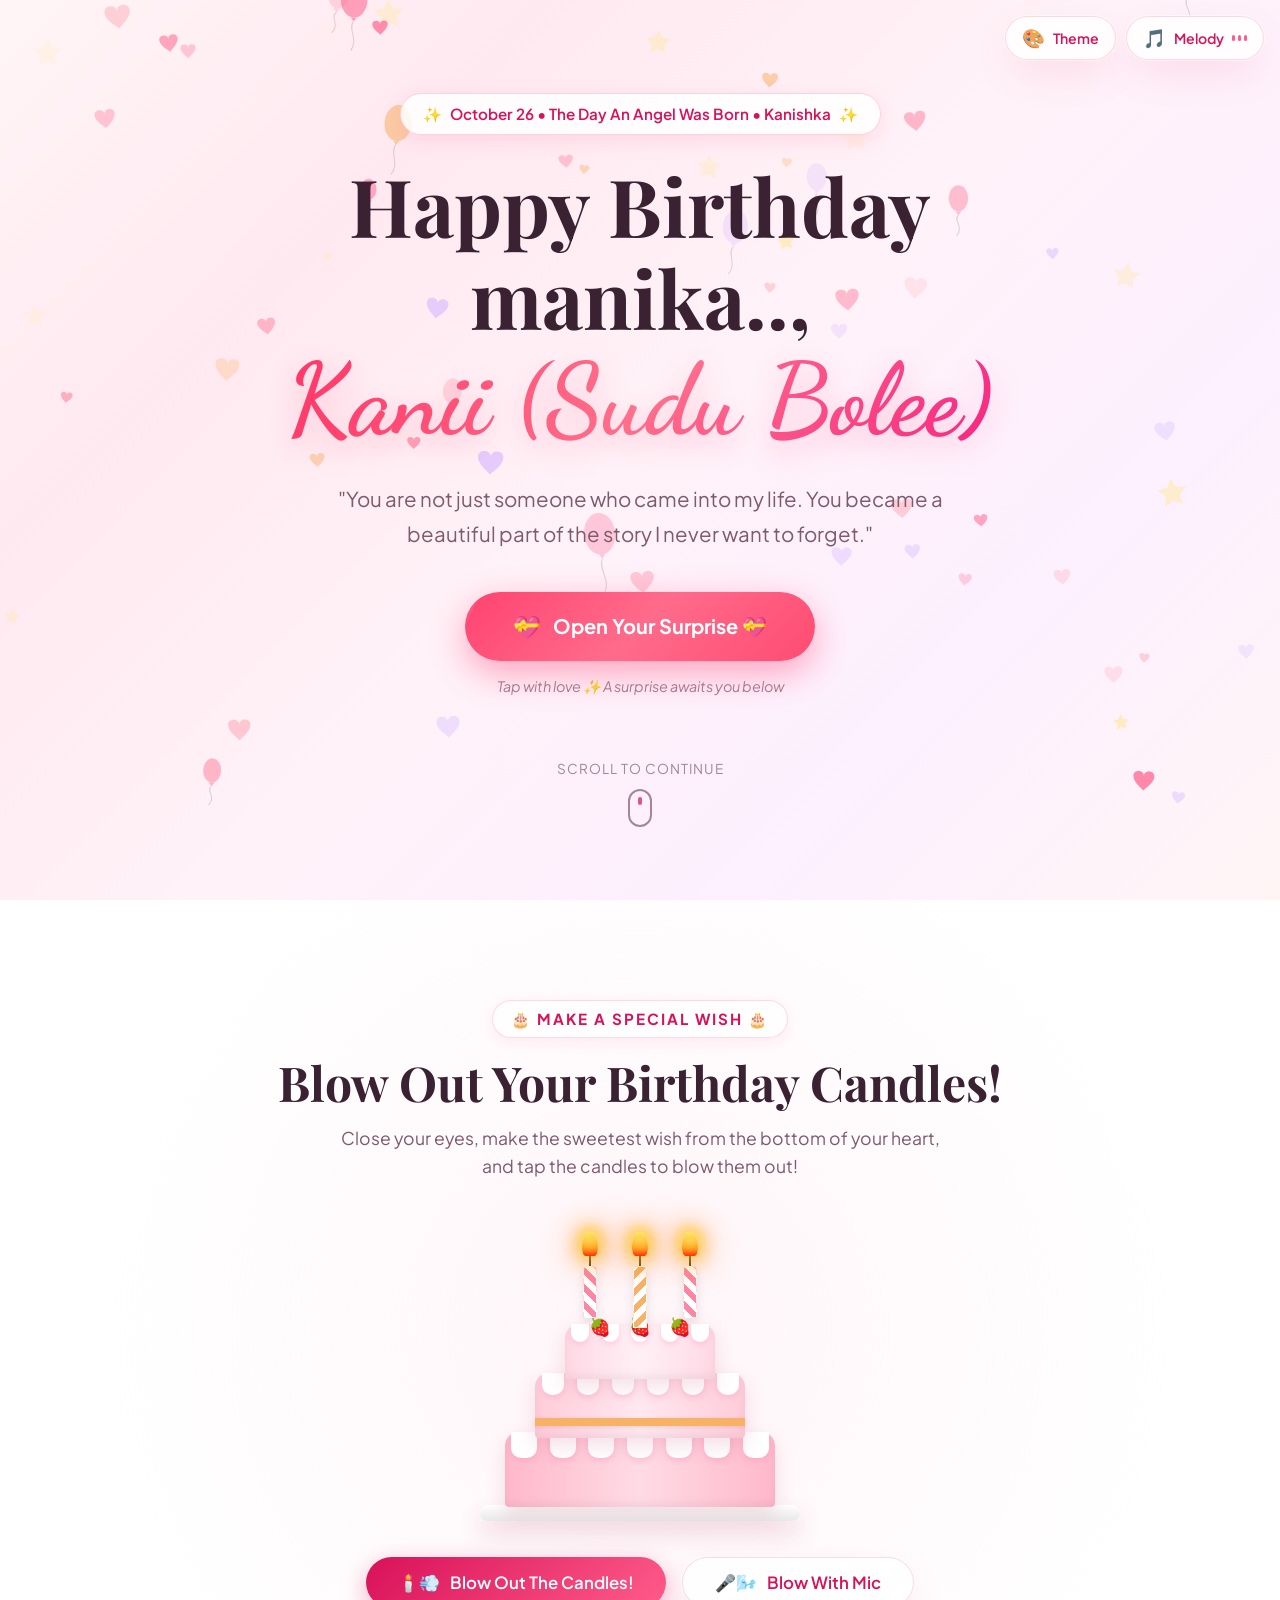
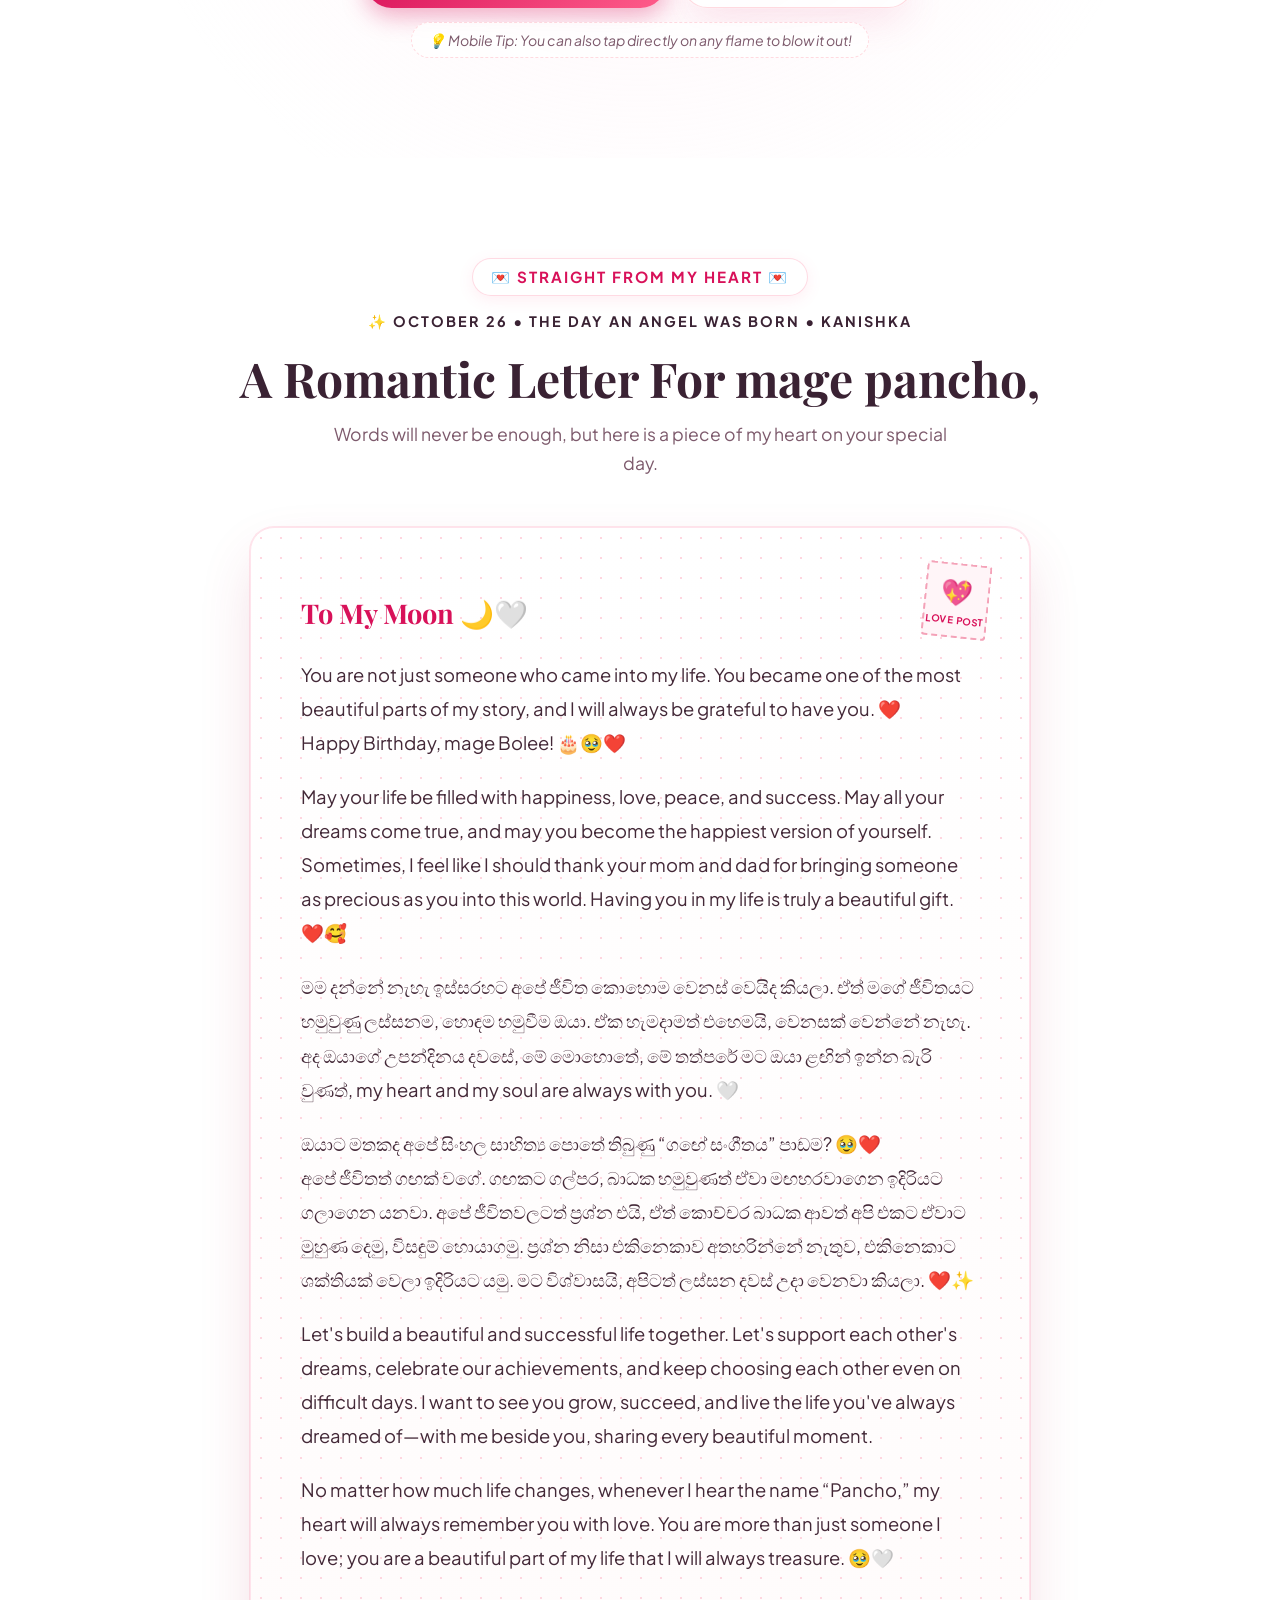
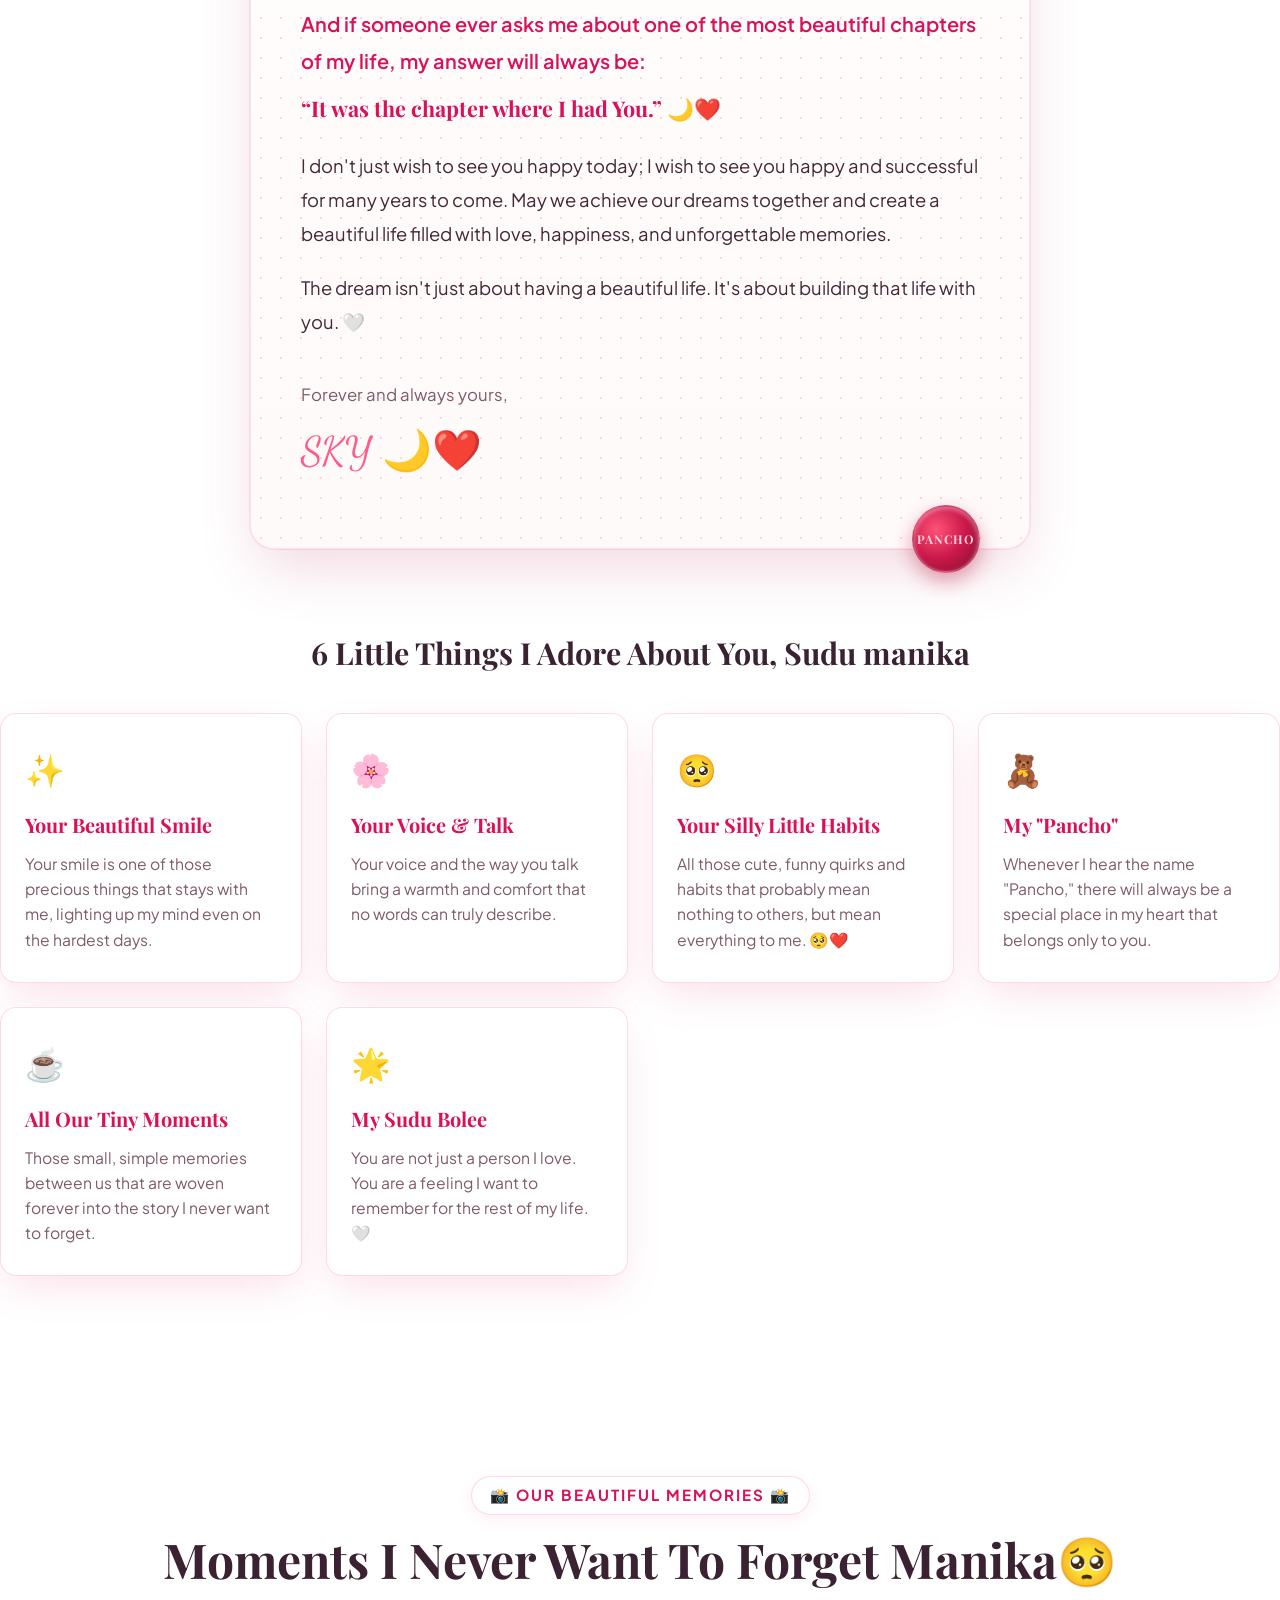
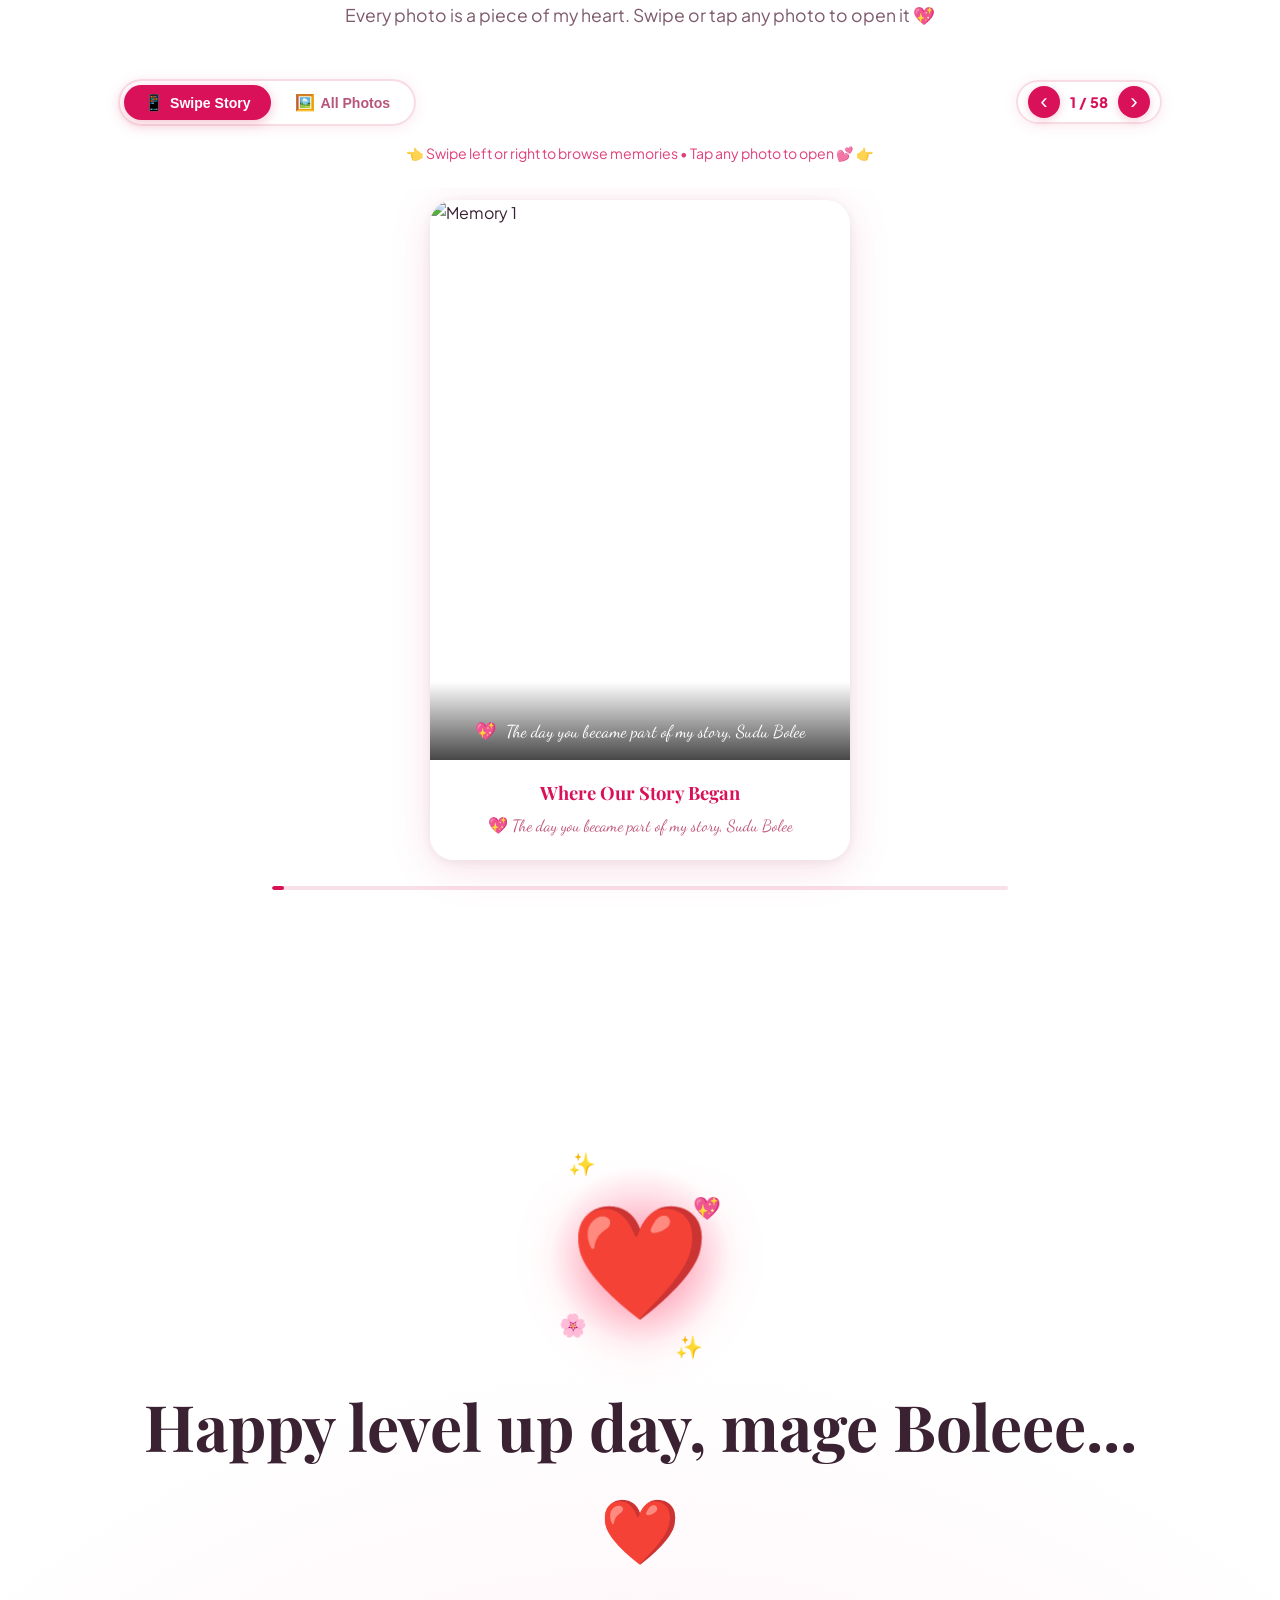
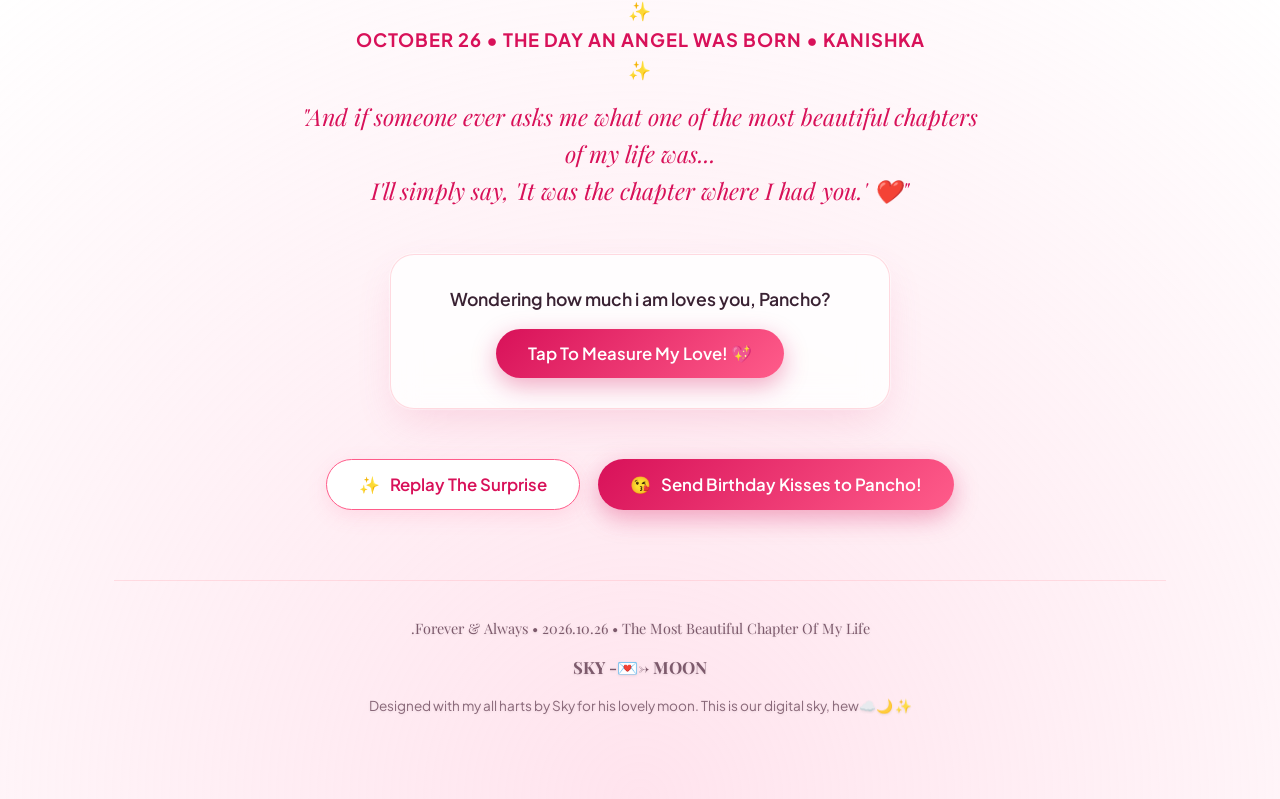
==== index.html @ 225d3428 "Add files via upload" ====
﻿<!DOCTYPE html>
<html lang="en">
<head>
  <meta charset="UTF-8">
  <meta name="viewport" content="width=device-width, initial-scale=1.0, maximum-scale=1.0, user-scalable=no, viewport-fit=cover">
  <meta name="theme-color" content="#fff0f5" id="meta-theme-color">
  <meta name="apple-mobile-web-app-capable" content="yes">
  <meta name="apple-mobile-web-app-status-bar-style" content="default">
  <title>Happy Birthday, Sudu Bolee (Kanishka)! 💖 ✨</title>
  
  <!-- Favicon (Romantic Pink Heart) -->
  <link rel="icon" href="data:image/svg+xml,<svg xmlns=%22http://www.w3.org/2000/svg%22 viewBox=%220 0 100 100%22><text y=%22.9em%22 font-size=%2290%22>💖</text></svg>">

  <!-- Google Fonts -->
  <link rel="preconnect" href="https://fonts.googleapis.com">
  <link rel="preconnect" href="https://fonts.gstatic.com" crossorigin>
  <link href="https://fonts.googleapis.com/css2?family=Dancing+Script:wght@600;700&family=Great+Vibes&family=Playfair+Display:ital,wght@0,400;0,600;0,700;1,400&family=Plus+Jakarta+Sans:wght@300;400;500;600;700&display=swap" rel="stylesheet">

  <link rel="stylesheet" href="style.css">
</head>
<body>

  <!-- BACKGROUND CANVAS -->
  <canvas id="ambient-canvas"></canvas>

  <!-- FLOATING QUICK CONTROLS -->
  <aside class="floating-header-controls" id="floating-controls" aria-label="Quick site settings">
    <button id="theme-toggle-btn" class="quick-ctrl-btn theme-btn" aria-haspopup="dialog" title="Change romantic color theme">
      <span class="ctrl-icon">🎨</span>
      <span class="ctrl-label">Theme</span>
    </button>
    <button id="music-toggle-btn" class="quick-ctrl-btn music-btn" title="Play romantic birthday melody">
      <span class="music-icon">🎵</span>
      <span class="ctrl-label">Melody</span>
      <span class="music-waves"><span class="wave"></span><span class="wave"></span><span class="wave"></span></span>
    </button>
  </aside>

  <!-- SECTION 1: HERO -->
  <header class="hero-section" id="hero">
    <div class="hero-content">
      <div class="romantic-badge">
        <span class="badge-sparkle">✨</span>
        <span>October 26 &bull; The Day An Angel Was Born &bull; Kanishka</span>
        <span class="badge-sparkle">✨</span>
      </div>

      <h1 class="hero-title">
        Happy Birthday manika.., <br>
        <span class="highlight-name" id="display-name">Kanii (Sudu Bolee)</span>
      </h1>

      <p class="hero-subtitle">
        "You are not just someone who came into my life. You became a beautiful part of the story I never want to forget."
      </p>

      <div class="hero-cta-wrapper">
        <button id="open-surprise-btn" class="pulse-button">
          <span class="btn-heart">💝</span>
          <span class="btn-text">Open Your Surprise 💝</span>
          <span class="btn-shine"></span>
        </button>
        <p class="cta-hint">Tap with love ✨ A surprise awaits you below</p>
      </div>

      <div class="scroll-down-indicator" id="scroll-indicator">
        <span>Scroll to continue</span>
        <div class="mouse-icon"><div class="wheel"></div></div>
      </div>
    </div>
  </header>

  <!-- MAIN SURPRISE CONTENT -->
  <main id="surprise-content" class="surprise-container">

    <!-- SECTION 2: CAKE -->
    <section class="section cake-section" id="cake-section">
      <div class="container">
        
        <div class="section-header text-center">
          <span class="sub-heading">🎂 Make A Special Wish 🎂</span>
          <h2 class="section-title">Blow Out Your Birthday Candles!</h2>
          <p class="section-desc">Close your eyes, make the sweetest wish from the bottom of your heart, and tap the candles to blow them out!</p>
        </div>

        <div class="cake-stage">
          <div class="cake-wrapper" id="cake-wrapper" title="Tap candles to blow them out!">
            
            <div class="candles-container" id="candles-container">
              <div class="candle candle-1"><div class="flame" id="flame-1"><div class="flame-glow"></div></div><div class="smoke" id="smoke-1"></div><div class="wick"></div><div class="candle-stick"></div></div>
              <div class="candle candle-2"><div class="flame" id="flame-2"><div class="flame-glow"></div></div><div class="smoke" id="smoke-2"></div><div class="wick"></div><div class="candle-stick"></div></div>
              <div class="candle candle-3"><div class="flame" id="flame-3"><div class="flame-glow"></div></div><div class="smoke" id="smoke-3"></div><div class="wick"></div><div class="candle-stick"></div></div>
            </div>

            <div class="cake-tier cake-tier-top">
              <div class="frosting-drips"><span></span><span></span><span></span><span></span><span></span></div>
              <div class="berries"><span class="berry">&#x1F353;</span><span class="berry">&#x1F353;</span><span class="berry">&#x1F353;</span></div>
            </div>

            <div class="cake-tier cake-tier-middle">
              <div class="frosting-drips"><span></span><span></span><span></span><span></span><span></span><span></span></div>
              <div class="cake-ribbon"></div>
            </div>

            <div class="cake-tier cake-tier-bottom">
              <div class="frosting-drips"><span></span><span></span><span></span><span></span><span></span><span></span><span></span></div>
              <div class="cake-pearls"></div>
            </div>

            <div class="cake-plate"></div>
          </div>

          <div class="cake-controls">
            <button id="blow-candles-btn" class="action-btn">
              <span class="icon">🕯️💨</span> Blow Out The Candles!
            </button>
            <button id="mic-blow-btn" class="action-btn mic-btn" title="Blow into your phone microphone!">
              <span class="icon">🎤🌬️</span> Blow With Mic
            </button>
            <button id="relight-candles-btn" class="action-btn secondary-btn" style="display: none;">
              <span class="icon">✨🕯️</span> Relight Candles & Make Another Wish
            </button>
          </div>
          <p class="mobile-tap-hint">&#x1F4A1; Mobile Tip: You can also tap directly on any flame to blow it out!</p>

          <div class="wish-reveal-card" id="wish-reveal-card">
            <div class="confetti-icon">🎉 💖 ✨</div>
            <h3>YAY! Happy Birthday, Sudu Bolee! 🎂</h3>
            <p>May every single dream you wished for today come true, my dearest Pancho! You deserve all the sweetest happiness, love, peace, and smiles in this entire universe! 🥺❤️</p>
          </div>

        </div>
      </div>
    </section>

    <!-- SECTION 3: LETTER -->
    <section class="section letter-section" id="letter-section">
      <div class="container">
        
        <div class="section-header text-center">
          <span class="sub-heading">💌 Straight From My Heart 💌</span>
          <h3 style="font-family: var(--font-sans); color: var(--gold); font-size: 0.9rem; letter-spacing: 2px; text-transform: uppercase; text-align: center; margin-bottom: 15px;">✨ October 26 &bull; The Day An Angel Was Born &bull; Kanishka</h3>
          <h2 class="section-title">A Romantic Letter For mage pancho,</h2>
          <p class="section-desc">Words will never be enough, but here is a piece of my heart on your special day.</p>
        </div>

        <div class="letter-envelope-wrapper">
          <div class="love-letter-card">
            <div class="letter-stamp">
              <span>💖</span>
              <small>Love Post</small>
            </div>

            <div class="letter-body">
              <p class="letter-salutation">To My Moon 🌙🤍</p>
              <p>You are not just someone who came into my life. You became one of the most beautiful parts of my story, and I will always be grateful to have you. ❤️<br>Happy Birthday, mage Bolee! 🎂🥹❤️</p>
              <p>May your life be filled with happiness, love, peace, and success. May all your dreams come true, and may you become the happiest version of yourself. Sometimes, I feel like I should thank your mom and dad for bringing someone as precious as you into this world. Having you in my life is truly a beautiful gift. ❤️🥰</p>
              <p>මම දන්නේ නැහැ ඉස්සරහට අපේ ජීවිත කොහොම වෙනස් වෙයිද කියලා. ඒත් මගේ ජීවිතයට හමුවුණු ලස්සනම, හොඳම හමුවීම ඔයා. ඒක හැමදාමත් එහෙමයි, වෙනසක් වෙන්නේ නැහැ. අද ඔයාගේ උපන්දිනය දවසේ, මේ මොහොතේ, මේ තත්පරේ මට ඔයා ළඟින් ඉන්න බැරි වුණත්, my heart and my soul are always with you. 🤍</p>
              <p>ඔයාට මතකද අපේ සිංහල සාහිත්‍ය පොතේ තිබුණු “ගඟේ සංගීතය” පාඩම? 🥹❤️<br>අපේ ජීවිතත් ගඟක් වගේ. ගඟකට ගල්පර, බාධක හමුවුණත් ඒවා මඟහරවාගෙන ඉදිරියට ගලාගෙන යනවා. අපේ ජීවිතවලටත් ප්‍රශ්න එයි, ඒත් කොච්චර බාධක ආවත් අපි එකට ඒවාට මුහුණ දෙමු, විසඳුම් හොයාගමු. ප්‍රශ්න නිසා එකිනෙකාව අතහරින්නේ නැතුව, එකිනෙකාට ශක්තියක් වෙලා ඉදිරියට යමු. මට විශ්වාසයි, අපිටත් ලස්සන දවස් උදා වෙනවා කියලා. ❤️✨</p>
              <p>Let's build a beautiful and successful life together. Let's support each other's dreams, celebrate our achievements, and keep choosing each other even on difficult days. I want to see you grow, succeed, and live the life you've always dreamed of—with me beside you, sharing every beautiful moment.</p>
              <p>No matter how much life changes, whenever I hear the name “Pancho,” my heart will always remember you with love. You are more than just someone I love; you are a beautiful part of my life that I will always treasure. 🥹🤍</p>
              <p class="letter-wish">And if someone ever asks me about one of the most beautiful chapters of my life, my answer will always be:<br>
                <span style="display: block; margin-top: 10px; font-size: 1.35rem; color: var(--deep-rose); font-family: var(--font-serif); font-weight: 700;">
                  “It was the chapter where I had You.” 🌙❤️
                </span>
              </p>
              <p>I don't just wish to see you happy today; I wish to see you happy and successful for many years to come. May we achieve our dreams together and create a beautiful life filled with love, happiness, and unforgettable memories.</p>
              <p>The dream isn't just about having a beautiful life. It's about building that life with you. 🤍</p>
              <div class="letter-signoff">
                <span class="signoff-note">Forever and always yours,</span>
                <span class="signoff-signature" id="display-signature" style="font-family: 'Dancing Script', cursive; font-size: 2.5rem; color: var(--primary-pink);">SKY 🌙❤️</span>
              </div>
            </div>
            </div>

            <div class="wax-seal">
              <span>Pancho</span>
            </div>
          </div>
        </div>

        <div class="reasons-wrapper">
          <h3 class="reasons-heading">6 Little Things I Adore About You, Sudu manika </h3>
          <div class="reasons-grid">
            <div class="reason-card"><div class="reason-icon">✨</div><h4>Your Beautiful Smile</h4><p>Your smile is one of those precious things that stays with me, lighting up my mind even on the hardest days.</p></div>
            <div class="reason-card"><div class="reason-icon">🌸</div><h4>Your Voice & Talk</h4><p>Your voice and the way you talk bring a warmth and comfort that no words can truly describe.</p></div>
            <div class="reason-card"><div class="reason-icon">🥺</div><h4>Your Silly Little Habits</h4><p>All those cute, funny quirks and habits that probably mean nothing to others, but mean everything to me. 🥺❤️</p></div>
            <div class="reason-card"><div class="reason-icon">🧸</div><h4>My "Pancho"</h4><p>Whenever I hear the name "Pancho," there will always be a special place in my heart that belongs only to you.</p></div>
            <div class="reason-card"><div class="reason-icon">☕</div><h4>All Our Tiny Moments</h4><p>Those small, simple memories between us that are woven forever into the story I never want to forget.</p></div>
            <div class="reason-card"><div class="reason-icon">🌟</div><h4>My Sudu Bolee</h4><p>You are not just a person I love. You are a feeling I want to remember for the rest of my life. 🤍</p></div>
          </div>
        </div>

      </div>
    </section>

    <!-- SECTION 4: GALLERY -->
    <section class="section gallery-section" id="gallery-section">
      <div class="container">
        
        <div class="section-header text-center">
          <span class="sub-heading">📸 Our Beautiful Memories 📸</span>
          <h2 class="section-title">Moments I Never Want To Forget Manika🥺</h2>
          <p class="section-desc">Every photo is a piece of my heart. Swipe or tap any photo to open it 💖</p>
        </div>

        <div class="gallery-toolbar">
          <div class="gallery-view-toggle">
            <button id="btn-swipe" class="gvt-btn gvt-active" onclick="switchGalleryView('swipe')"><span>📱</span> Swipe Story</button>
            <button id="btn-grid"  class="gvt-btn"            onclick="switchGalleryView('grid')"><span>🖼️</span> All Photos</button>
          </div>
          <div class="gallery-counter-row" id="gallery-counter-row">
            <button class="gal-nav-btn" id="mem-prev" aria-label="Previous">&#8249;</button>
            <span class="gal-counter" id="mem-counter">1 / 59</span>
            <button class="gal-nav-btn" id="mem-next" aria-label="Next">&#8250;</button>
          </div>
        </div>

        <p class="swipe-hint-text" id="swipe-hint-text">👈 Swipe left or right to browse memories &bull; Tap any photo to open 💕 👉</p>

        <div class="mem-carousel-wrapper" id="mem-carousel-wrapper">
          <div class="mem-track" id="mem-track"></div>
          <div class="mem-progress-outer"><div class="mem-progress-fill" id="mem-progress-fill"></div></div>
        </div>

        <div class="all-photos-grid" id="all-photos-grid" style="display:none"></div>

        <div class="mem-lightbox" id="mem-lightbox" onclick="closeMemoryLightbox()">
          <div class="mem-lb-inner" onclick="event.stopPropagation()">
            <button class="mem-lb-close" onclick="closeMemoryLightbox()">✕</button>
            <button class="mem-lb-nav mem-lb-prev" onclick="lightboxNav(-1)">&#8249;</button>
            <button class="mem-lb-nav mem-lb-next" onclick="lightboxNav(1)">&#8250;</button>
            <div class="mem-lb-photo-wrap">
              <img id="mem-lb-img" src="" alt="">
              <div class="mem-lb-floating-hearts">
                <span>💖</span><span>💕</span><span>✨</span><span>🌸</span>
                <span>❤️</span><span>💜</span><span>🧡</span><span>💛</span>
              </div>
            </div>
            <div class="mem-lb-caption" id="mem-lb-caption"></div>
          </div>
        </div>

      </div>
    </section>

    <!-- SECTION 5: FINALE -->
    <section class="section finale-section" id="finale-section">
      <div class="container text-center">
        
        <div class="grand-heart-wrapper">
          <div class="glowing-halo"></div>
          <div class="grand-heart" id="grand-heart">❤️</div>
          <div class="floating-orbit-sparkles">
            <span>✨</span><span>💖</span><span>🌸</span><span>✨</span>
          </div>
        </div>

        <div class="finale-text">
          <h2 class="finale-title">Happy level up day, mage Boleee...❤️</h2>
          <p style="font-weight: 700; color: var(--deep-rose); font-size: 1.15rem; letter-spacing: 1px; margin-bottom: 14px; text-transform: uppercase;">
            ✨<br>October 26 &bull; The Day An Angel Was Born &bull; Kanishka<br>✨
          </p>
          <p class="finale-quote">
            "And if someone ever asks me what one of the most beautiful chapters of my life was... <br>
            I'll simply say, 'It was the chapter where I had you.' ❤️"
          </p>
        </div>

        <div class="love-meter-box">
          <p class="meter-title">Wondering how much i am loves you, Pancho?</p>
          <button id="love-meter-btn" class="action-btn heart-btn">Tap To Measure My Love! 💖</button>
          <div class="meter-result" id="meter-result">
            <div class="meter-bar-container"><div class="meter-bar-fill" id="meter-bar-fill"></div></div>
            <p class="meter-score" id="meter-score">Calculating love...</p>
          </div>
        </div>

        <div class="finale-actions">
            <button id="replay-btn" class="action-btn secondary-btn"><span>✨</span> Replay The Surprise</button>
            <button id="send-kiss-btn" class="action-btn"><span>😘</span> Send Birthday Kisses to Pancho!</button>
          </div>
  
          <footer class="romantic-footer">
          <p style="font-family: var(--font-serif); font-size: 0.9rem; color: var(--text-color); line-height: 1.8; text-shadow: 0 1px 3px rgba(0,0,0,0.1); padding: 0 10px;">
            .Forever & Always &bull; 2026.10.26 &bull; The Most Beautiful Chapter Of My Life<br>
            <span style="font-family: var(--font-mono); font-size: 1.05rem; margin-top: 10px; margin-bottom: 10px; display: block; color: var(--text-color); font-weight: bold;">SKY -💌-&gt; MOON</span>
            <span style="font-family: var(--font-sans); font-size: 0.85rem; color: var(--text-color); opacity: 0.9;">Designed with my all harts by Sky for his lovely moon. This is our digital sky, hew☁️🌙 ✨</span>
          </p>
        </footer>
        </div>
      </div>
    </section>

    
    <!-- THEME SELECTION MODAL -->
    <div id="theme-modal" class="theme-modal" aria-hidden="true">
      <div class="theme-backdrop" id="theme-backdrop"></div>
      <div class="theme-sheet">
        <div class="sheet-drag-handle"></div>
        <div class="sheet-title-row">
          <h3 style="font-family: var(--font-serif); color: var(--deep-rose);">🎨 Choose a Theme</h3>
          <button id="theme-close-btn" class="close-btn" style="background: none; border: none; font-size: 2rem; color: var(--text-color); cursor: pointer;">&times;</button>
        </div>
        <div class="theme-options-grid" style="display: grid; gap: 12px; margin-top: 15px;">
          <button class="theme-option-card active" data-theme="rose" title="Rose Petals & Blush">
            <div class="theme-swatch swatch-rose"><span class="swatch-bubble b1"></span><span class="swatch-bubble b2"></span></div>
            <div class="theme-info"><span class="theme-name">💖 Rose Petals</span><span class="theme-desc">Sweet Pink & Deep Rose</span></div>
          </button>
          <button class="theme-option-card" data-theme="lavender" title="Lavender Moonlight">
            <div class="theme-swatch swatch-lavender"><span class="swatch-bubble b1"></span><span class="swatch-bubble b2"></span></div>
            <div class="theme-info"><span class="theme-name">💜 Lavender Moonlight</span><span class="theme-desc">Dreamy Lilac & Twilight Glow</span></div>
          </button>
          <button class="theme-option-card" data-theme="sunset" title="Sunset Romance">
            <div class="theme-swatch swatch-sunset"><span class="swatch-bubble b1"></span><span class="swatch-bubble b2"></span></div>
            <div class="theme-info"><span class="theme-name">🌅 Sunset Romance</span><span class="theme-desc">Warm Golden Peach</span></div>
          </button>
          <button class="theme-option-card" data-theme="midnight" title="Midnight Starlight">
            <div class="theme-swatch swatch-midnight"><span class="swatch-bubble b1"></span><span class="swatch-bubble b2"></span></div>
            <div class="theme-info"><span class="theme-name">🌌 Midnight Starlight</span><span class="theme-desc">Velvet Dark Mode</span></div>
          </button>
          <button class="theme-option-card" data-theme="ruby" title="Ruby Passion">
            <div class="theme-swatch swatch-ruby"><span class="swatch-bubble b1"></span><span class="swatch-bubble b2"></span></div>
            <div class="theme-info"><span class="theme-name">❤️ Ruby Passion</span><span class="theme-desc">Crimson Wine & Rose</span></div>
          </button>
          <button class="theme-option-card" data-theme="ocean" title="Ocean Serenade">
            <div class="theme-swatch swatch-ocean"><span class="swatch-bubble b1"></span><span class="swatch-bubble b2"></span></div>
            <div class="theme-info"><span class="theme-name">🌊 Ocean Serenade</span><span class="theme-desc">Aqua Breeze & Sky Blue</span></div>
          </button>
          <button class="theme-option-card" data-theme="skymoon" title="Moonlit Sky & Stars">
            <div class="theme-swatch swatch-skymoon">
              <span class="swatch-bubble b1" style="background:rgba(255,209,102,0.55);width:14px;height:14px;top:5px;left:8px;border-radius:50%;"></span>
              <span class="swatch-bubble b2" style="background:rgba(255,255,255,0.7);width:5px;height:5px;bottom:8px;right:10px;border-radius:50%;"></span>
            </div>
            <div class="theme-info"><span class="theme-name">✨ Moonlit Sky & Stars</span><span class="theme-desc">Deep Night Sky</span></div>
          </button>
        </div>
      </div>
    </div>
    
    <!-- MOBILE BOTTOM NAV -->
  <nav class="mobile-bottom-nav" id="mobile-bottom-nav" aria-label="Mobile Navigation">
    <a href="#hero" class="nav-item active" data-target="hero"><span class="nav-icon">✨</span><span class="nav-label">Intro</span></a>
    <a href="#cake-section" class="nav-item" data-target="cake-section"><span class="nav-icon">🎂</span><span class="nav-label">Cake</span></a>
    <a href="#letter-section" class="nav-item" data-target="letter-section"><span class="nav-icon">💌</span><span class="nav-label">Letter</span></a>
    <a href="#gallery-section" class="nav-item" data-target="gallery-section"><span class="nav-icon">📸</span><span class="nav-label">Photos</span></a>
    <a href="#finale-section" class="nav-item" data-target="finale-section"><span class="nav-icon">💖</span><span class="nav-label">Finale</span></a>
  </nav>

  <div class="mobile-toast" id="mobile-toast" aria-live="polite"></div>
  <div id="tap-effects-container"></div>

  <script src="script.js"></script>
</body>
</html>
---- style.css ----
/* ==========================================================================
   ROMANTIC BIRTHDAY SURPRISE WEBSITE - STYLESHEET
   Carefully crafted with love, pastel aesthetics, and smooth animations.
   ========================================================================== */

/* --- CSS Variables & Design Tokens (Multiple Romantic Themes) --- */
:root,
[data-theme="rose"] {
  --primary-pink: #ff5c8a;
  --secondary-pink: #ff85a2;
  --deep-rose: #d81159;
  --blush-light: #fff0f5;
  --blush-medium: #ffe3ec;
  --cream-white: #fffcf9;
  --pure-white: #ffffff;
  
  --gold-accent: #f7b267;
  --lavender-accent: #d8bbff;
  
  --text-dark: #3a2233;
  --text-muted: #7d5a6c;
  --text-soft: #a17c8d;
  
  --glass-bg: rgba(255, 255, 255, 0.82);
  --glass-border: rgba(255, 182, 193, 0.5);
  --glass-shadow: 0 16px 40px -8px rgba(230, 92, 138, 0.2), 0 0 1px 1px rgba(255, 255, 255, 0.8);

  --bg-gradient: linear-gradient(135deg, #fff5f7 0%, #ffe9f0 25%, #fff2f8 50%, #fdf0ff 75%, #fff5f5 100%);
  --card-bg: #ffffff;
  --card-border: rgba(255, 190, 205, 0.6);
  --letter-bg: #fffdfa;
  --letter-pattern: #ffd6e0;
  --theme-glow: rgba(255, 92, 138, 0.35);
  
  --font-serif: 'Playfair Display', Georgia, serif;
  --font-script: 'Dancing Script', cursive;
  --font-hand: 'Great Vibes', cursive;
  --font-sans: 'Plus Jakarta Sans', -apple-system, BlinkMacSystemFont, 'Segoe UI', Roboto, sans-serif;
  
  --transition-smooth: all 0.35s cubic-bezier(0.25, 1, 0.5, 1);
  --border-radius-lg: 24px;
  --border-radius-md: 16px;
  --border-radius-sm: 8px;
}

[data-theme="lavender"] {
  --primary-pink: #9b6bcc;
  --secondary-pink: #b78fe6;
  --deep-rose: #6e3ba7;
  --blush-light: #f5f0ff;
  --blush-medium: #e8dbff;
  --cream-white: #fdfaff;
  --pure-white: #ffffff;
  --gold-accent: #ffd166;
  --lavender-accent: #d8bbff;
  --text-dark: #271a38;
  --text-muted: #64537c;
  --text-soft: #917fa9;
  --glass-bg: rgba(255, 255, 255, 0.84);
  --glass-border: rgba(200, 175, 240, 0.55);
  --glass-shadow: 0 16px 40px -8px rgba(138, 92, 230, 0.2), 0 0 1px 1px rgba(255, 255, 255, 0.85);
  --bg-gradient: linear-gradient(135deg, #f7f3ff 0%, #ede6ff 25%, #f4f0ff 50%, #fcf5ff 75%, #f3ebfc 100%);
  --card-bg: #ffffff;
  --card-border: rgba(200, 175, 240, 0.5);
  --letter-bg: #fcfaff;
  --letter-pattern: #e2d4f8;
  --theme-glow: rgba(155, 107, 204, 0.35);
}

[data-theme="sunset"] {
  --primary-pink: #f97316;
  --secondary-pink: #fb923c;
  --deep-rose: #c2410c;
  --blush-light: #fff7ed;
  --blush-medium: #fed7aa;
  --cream-white: #fffdfa;
  --pure-white: #ffffff;
  --gold-accent: #f59e0b;
  --lavender-accent: #fdba74;
  --text-dark: #3b2413;
  --text-muted: #785338;
  --text-soft: #a17858;
  --glass-bg: rgba(255, 255, 255, 0.84);
  --glass-border: rgba(251, 146, 60, 0.45);
  --glass-shadow: 0 16px 40px -8px rgba(234, 88, 12, 0.2), 0 0 1px 1px rgba(255, 255, 255, 0.85);
  --bg-gradient: linear-gradient(135deg, #fff7ed 0%, #ffedd5 25%, #fff1f2 50%, #fef3c7 75%, #ffedea 100%);
  --card-bg: #ffffff;
  --card-border: rgba(253, 186, 116, 0.5);
  --letter-bg: #fffdfa;
  --letter-pattern: #fed7aa;
  --theme-glow: rgba(249, 115, 22, 0.35);
}

[data-theme="midnight"] {
  --primary-pink: #ff65a3;
  --secondary-pink: #ff85b8;
  --deep-rose: #ff4081;
  --blush-light: #211231;
  --blush-medium: #2f1847;
  --cream-white: #1a0e26;
  --pure-white: #251438;
  --gold-accent: #ffd166;
  --lavender-accent: #c084fc;
  --text-dark: #fff1f6;
  --text-muted: #d8b8cc;
  --text-soft: #a88fa1;
  --glass-bg: rgba(30, 16, 42, 0.85);
  --glass-border: rgba(255, 101, 163, 0.4);
  --glass-shadow: 0 16px 45px -8px rgba(0, 0, 0, 0.75), 0 0 1px 1px rgba(255, 101, 163, 0.3);
  --bg-gradient: linear-gradient(135deg, #0e0714 0%, #1a0b29 25%, #240d33 50%, #170924 75%, #0a0410 100%);
  --card-bg: #1e102c;
  --card-border: rgba(255, 101, 163, 0.45);
  --letter-bg: #1e112c;
  --letter-pattern: #3c1e55;
  --theme-glow: rgba(255, 101, 163, 0.5);
}

[data-theme="ruby"] {
  --primary-pink: #e11d48;
  --secondary-pink: #f43f5e;
  --deep-rose: #9f1239;
  --blush-light: #fff1f2;
  --blush-medium: #fecdd3;
  --cream-white: #fffdfd;
  --pure-white: #ffffff;
  --gold-accent: #eab308;
  --lavender-accent: #fda4af;
  --text-dark: #370d18;
  --text-muted: #732235;
  --text-soft: #9c4559;
  --glass-bg: rgba(255, 255, 255, 0.85);
  --glass-border: rgba(244, 63, 94, 0.45);
  --glass-shadow: 0 16px 40px -8px rgba(159, 18, 57, 0.22), 0 0 1px 1px rgba(255, 255, 255, 0.85);
  --bg-gradient: linear-gradient(135deg, #fff1f2 0%, #ffe4e6 25%, #fecdd3 50%, #fff1f4 75%, #fdf2f4 100%);
  --card-bg: #ffffff;
  --card-border: rgba(253, 164, 175, 0.55);
  --letter-bg: #fffdfd;
  --letter-pattern: #fecdd3;
  --theme-glow: rgba(225, 29, 72, 0.35);
}

[data-theme="ocean"] {
  --primary-pink: #0d9488;
  --secondary-pink: #14b8a6;
  --deep-rose: #0f766e;
  --blush-light: #f0fdfa;
  --blush-medium: #99f6e4;
  --cream-white: #fafffe;
  --pure-white: #ffffff;
  --gold-accent: #f59e0b;
  --lavender-accent: #38bdf8;
  --text-dark: #0f2d2a;
  --text-muted: #2d5b56;
  --text-soft: #5b8782;
  --glass-bg: rgba(255, 255, 255, 0.85);
  --glass-border: rgba(20, 184, 166, 0.4);
  --glass-shadow: 0 16px 40px -8px rgba(13, 148, 136, 0.2), 0 0 1px 1px rgba(255, 255, 255, 0.85);
  --bg-gradient: linear-gradient(135deg, #f0fdfa 0%, #ccfbf1 25%, #e0f2fe 50%, #f0f9ff 75%, #f4fbfb 100%);
  --card-bg: #ffffff;
  --card-border: rgba(153, 246, 228, 0.5);
  --letter-bg: #fafffe;
  --letter-pattern: #cffafe;
  --theme-glow: rgba(13, 148, 136, 0.35);
}

/* ? 7. Moonlit Sky & Stars � deep night sky with glowing moon */
[data-theme="skymoon"] {
  --primary-pink: #7c98d4;
  --secondary-pink: #a5c0f0;
  --deep-rose: #1e3a6e;
  --blush-light: #0b1630;
  --blush-medium: #1a2d55;
  --cream-white: #0e1a36;
  --pure-white: #e8eeff;
  --gold-accent: #ffd166;
  --lavender-accent: #c6d9ff;
  --text-dark: #e8eeff;
  --text-muted: #a5c0f0;
  --text-soft: #7c98d4;
  --glass-bg: rgba(14, 26, 54, 0.88);
  --glass-border: rgba(124, 152, 212, 0.35);
  --glass-shadow: 0 16px 40px -8px rgba(30, 58, 110, 0.6), 0 0 1px 1px rgba(165, 192, 240, 0.2);
  --bg-gradient: linear-gradient(160deg, #06091a 0%, #0d1b3e 30%, #0f3460 60%, #1a1a4e 85%, #0a0e22 100%);
  --card-bg: #0e1a36;
  --card-border: rgba(124, 152, 212, 0.25);
  --letter-bg: #0e1a36;
  --letter-pattern: #1e3260;
  --theme-glow: rgba(124, 152, 212, 0.45);
}

/* --- Global Reset & Basics --- */
*, *::before, *::after {
  box-sizing: border-box;
  margin: 0;
  padding: 0;
  -webkit-tap-highlight-color: transparent;
}

html {
  scroll-behavior: smooth;
  font-size: 16px;
  scroll-padding-top: 80px;
}

body {
  font-family: var(--font-sans);
  color: var(--text-dark);
  background: var(--bg-gradient);
  background-attachment: fixed;
  min-height: 100vh;
  min-height: 100dvh;
  overflow-x: hidden;
  position: relative;
  line-height: 1.6;
  transition: background 0.5s ease, color 0.4s ease;
}

/* Background canvas for ambient floating hearts, balloons & stars */
#ambient-canvas {
  position: fixed;
  top: 0;
  left: 0;
  width: 100%;
  height: 100%;
  pointer-events: none;
  z-index: 0;
}

/* Base Container & Grid */
.container {
  width: 100%;
  max-width: 1100px;
  margin: 0 auto;
  padding: 0 24px;
  position: relative;
  z-index: 1;
}

.text-center {
  text-align: center;
}

/* --- Section Formatting --- */
.section {
  padding: 100px 0;
  position: relative;
  z-index: 1;
}

.section-header {
  margin-bottom: 50px;
}

.sub-heading {
  display: inline-block;
  font-size: 0.95rem;
  font-weight: 700;
  text-transform: uppercase;
  letter-spacing: 2px;
  color: var(--deep-rose);
  background: rgba(255, 255, 255, 0.7);
  padding: 6px 18px;
  border-radius: 50px;
  border: 1px solid rgba(255, 133, 162, 0.3);
  margin-bottom: 14px;
  box-shadow: 0 4px 15px rgba(255, 92, 138, 0.1);
}

.section-title {
  font-family: var(--font-serif);
  font-size: clamp(2rem, 4vw, 3rem);
  font-weight: 700;
  color: var(--text-dark);
  margin-bottom: 12px;
  line-height: 1.25;
}

.section-desc {
  font-size: 1.1rem;
  color: var(--text-muted);
  max-width: 620px;
  margin: 0 auto;
}

/* ==========================================================================
   FLOATING QUICK CONTROLS: THEME & MUSIC
   ========================================================================== */
.floating-header-controls {
  position: fixed;
  top: max(16px, env(safe-area-inset-top));
  right: max(16px, env(safe-area-inset-right));
  z-index: 999;
  display: flex;
  align-items: center;
  gap: 10px;
}

.quick-ctrl-btn {
  display: flex;
  align-items: center;
  gap: 8px;
  background: var(--glass-bg);
  backdrop-filter: blur(14px);
  -webkit-backdrop-filter: blur(14px);
  border: 1px solid var(--glass-border);
  padding: 9px 16px;
  border-radius: 50px;
  color: var(--deep-rose);
  font-family: var(--font-sans);
  font-size: 0.88rem;
  font-weight: 600;
  cursor: pointer;
  box-shadow: var(--glass-shadow);
  transition: var(--transition-smooth);
  user-select: none;
}

.quick-ctrl-btn:hover {
  transform: translateY(-2px) scale(1.03);
  background: var(--pure-white);
  box-shadow: 0 10px 25px var(--theme-glow);
}

.quick-ctrl-btn:active {
  transform: scale(0.96);
}

.theme-btn .ctrl-icon {
  font-size: 1.15rem;
  transition: transform 0.4s ease;
}

.theme-btn:hover .ctrl-icon {
  transform: rotate(35deg) scale(1.15);
}

.music-icon {
  font-size: 1.15rem;
  animation: musicIconBounce 2s infinite ease-in-out;
}

.music-waves {
  display: flex;
  align-items: center;
  gap: 3px;
  height: 14px;
}

.music-waves .wave {
  width: 3px;
  height: 6px;
  background: var(--primary-pink);
  border-radius: 3px;
  transition: height 0.2s ease;
}

.music-btn.playing .music-waves .wave:nth-child(1) {
  animation: waveAnim 0.8s infinite ease-in-out alternate;
}
.music-btn.playing .music-waves .wave:nth-child(2) {
  animation: waveAnim 0.8s infinite ease-in-out 0.25s alternate;
}
.music-btn.playing .music-waves .wave:nth-child(3) {
  animation: waveAnim 0.8s infinite ease-in-out 0.5s alternate;
}

@keyframes waveAnim {
  0% { height: 4px; }
  100% { height: 16px; }
}

@keyframes musicIconBounce {
  0%, 100% { transform: rotate(0deg); }
  25% { transform: rotate(-10deg) scale(1.1); }
  75% { transform: rotate(10deg) scale(1.1); }
}


/* ==========================================================================
   THEME SWITCHER BOTTOM SHEET & MODAL
   ========================================================================== */
.theme-modal {
  position: fixed;
  inset: 0;
  z-index: 10000;
  display: flex;
  align-items: center;
  justify-content: center;
  opacity: 0;
  pointer-events: none;
  transition: opacity 0.3s ease;
}

.theme-modal.active {
  opacity: 1;
  pointer-events: auto;
}

.theme-backdrop {
  position: absolute;
  inset: 0;
  background: rgba(20, 10, 20, 0.65);
  backdrop-filter: blur(8px);
  -webkit-backdrop-filter: blur(8px);
}

.theme-sheet {
  position: relative;
  z-index: 2;
  width: 92%;
  max-width: 540px;
  background: var(--card-bg);
  border: 1px solid var(--glass-border);
  border-radius: var(--border-radius-lg);
  padding: 26px 24px;
  box-shadow: 0 25px 60px rgba(0, 0, 0, 0.4), 0 0 1px 1px var(--glass-border);
  transform: scale(0.92) translateY(20px);
  transition: transform 0.35s cubic-bezier(0.175, 0.885, 0.32, 1.2);
  color: var(--text-dark);
}

.theme-modal.active .theme-sheet {
  transform: scale(1) translateY(0);
}

.sheet-drag-handle {
  display: none;
  width: 44px;
  height: 5px;
  background: var(--text-soft);
  border-radius: 4px;
  margin: -10px auto 16px;
  opacity: 0.5;
}

.sheet-title-row {
  display: flex;
  align-items: center;
  justify-content: space-between;
  margin-bottom: 6px;
}

.sheet-title-row h3 {
  font-family: var(--font-serif);
  font-size: 1.45rem;
  color: var(--deep-rose);
}

.sheet-sub {
  font-size: 0.92rem;
  color: var(--text-muted);
  margin-bottom: 20px;
}

.theme-close-btn {
  background: rgba(0, 0, 0, 0.06);
  border: none;
  width: 36px;
  height: 36px;
  border-radius: 50%;
  font-size: 1.5rem;
  line-height: 1;
  color: var(--text-dark);
  cursor: pointer;
  display: flex;
  align-items: center;
  justify-content: center;
  transition: var(--transition-smooth);
}

.theme-close-btn:hover {
  background: var(--deep-rose);
  color: var(--pure-white);
}

.theme-options-grid {
  display: grid;
  grid-template-columns: repeat(2, 1fr);
  gap: 14px;
}

.theme-option-card {
  display: flex;
  align-items: center;
  gap: 12px;
  background: var(--glass-bg);
  border: 2px solid transparent;
  border-radius: var(--border-radius-md);
  padding: 12px 14px;
  cursor: pointer;
  text-align: left;
  transition: var(--transition-smooth);
  position: relative;
  overflow: hidden;
  color: var(--text-dark);
}

.theme-option-card:hover {
  transform: translateY(-2px);
  border-color: var(--primary-pink);
  box-shadow: 0 8px 20px var(--theme-glow);
}

.theme-option-card.active {
  border-color: var(--primary-pink);
  background: rgba(255, 92, 138, 0.08);
  box-shadow: 0 0 0 1px var(--primary-pink);
}

.theme-swatch {
  width: 44px;
  height: 44px;
  border-radius: 50%;
  flex-shrink: 0;
  position: relative;
  overflow: hidden;
  box-shadow: 0 4px 10px rgba(0, 0, 0, 0.15);
  border: 2px solid #ffffff;
}

.swatch-rose { background: linear-gradient(135deg, #ff5c8a, #d81159); }
.swatch-lavender { background: linear-gradient(135deg, #b78fe6, #6e3ba7); }
.swatch-sunset { background: linear-gradient(135deg, #fb923c, #c2410c); }
.swatch-midnight { background: linear-gradient(135deg, #240d33, #ff4081); }
.swatch-ruby { background: linear-gradient(135deg, #f43f5e, #9f1239); }
.swatch-ocean { background: linear-gradient(135deg, #14b8a6, #0f766e); }
.swatch-skymoon { background: linear-gradient(135deg, #06091a 0%, #0f3460 50%, #1a1a4e 75%, #ffd16622 100%); border: 1.5px solid rgba(165,192,240,0.3); }

.swatch-bubble {
  position: absolute;
  border-radius: 50%;
  background: rgba(255, 255, 255, 0.4);
}
.swatch-bubble.b1 { width: 18px; height: 18px; top: 4px; left: 6px; }
.swatch-bubble.b2 { width: 12px; height: 12px; bottom: 6px; right: 6px; }

.theme-info {
  display: flex;
  flex-direction: column;
  flex: 1;
  min-width: 0;
}

.theme-name {
  font-weight: 700;
  font-size: 0.95rem;
  color: var(--text-dark);
  margin-bottom: 2px;
}

.theme-desc {
  font-size: 0.75rem;
  color: var(--text-muted);
  line-height: 1.3;
  white-space: nowrap;
  overflow: hidden;
  text-overflow: ellipsis;
}

.theme-check {
  font-size: 1.1rem;
  font-weight: 800;
  color: var(--deep-rose);
  opacity: 0;
  transform: scale(0.6);
  transition: var(--transition-smooth);
}

.theme-option-card.active .theme-check {
  opacity: 1;
  transform: scale(1);
}

/* ==========================================================================
   SECTION 1: HERO / FULL-SCREEN OPENING
   ========================================================================== */
.hero-section {
  min-height: 100vh;
  min-height: 100dvh;
  display: flex;
  align-items: center;
  justify-content: center;
  text-align: center;
  padding: 80px 24px 60px;
  position: relative;
  z-index: 1;
}

.hero-content {
  max-width: 820px;
  margin: 0 auto;
  display: flex;
  flex-direction: column;
  align-items: center;
  animation: fadeInHero 1.2s ease-out forwards;
}

@keyframes fadeInHero {
  0% { opacity: 0; transform: translateY(30px); }
  100% { opacity: 1; transform: translateY(0); }
}

.romantic-badge {
  display: inline-flex;
  align-items: center;
  gap: 8px;
  background: rgba(255, 255, 255, 0.85);
  backdrop-filter: blur(10px);
  border: 1px solid rgba(255, 182, 193, 0.6);
  padding: 8px 22px;
  border-radius: 50px;
  font-size: 0.95rem;
  font-weight: 600;
  color: var(--deep-rose);
  box-shadow: 0 6px 20px rgba(255, 92, 138, 0.15);
  margin-bottom: 24px;
}

.badge-sparkle {
  animation: sparkleTwinkle 1.8s infinite ease-in-out alternate;
}

@keyframes sparkleTwinkle {
  0% { transform: scale(0.8) rotate(0deg); opacity: 0.7; }
  100% { transform: scale(1.2) rotate(20deg); opacity: 1; }
}

.hero-title {
  font-family: var(--font-serif);
  font-size: clamp(2.6rem, 6.5vw, 5rem);
  font-weight: 700;
  line-height: 1.15;
  color: var(--text-dark);
  margin-bottom: 24px;
}

.highlight-name {
  font-family: var(--font-script);
  font-size: 1.25em;
  background: linear-gradient(120deg, #ff3366, #ff758f, #f72585);
  -webkit-background-clip: text;
  background-clip: text;
  -webkit-text-fill-color: transparent;
  display: inline-block;
  padding: 0 10px;
  text-shadow: 0 10px 30px rgba(255, 51, 102, 0.25);
  animation: namePulse 3s infinite ease-in-out alternate;
}

@keyframes namePulse {
  0% { transform: scale(1); filter: drop-shadow(0 0 15px rgba(255, 117, 143, 0.4)); }
  100% { transform: scale(1.04); filter: drop-shadow(0 0 25px rgba(255, 51, 102, 0.7)); }
}

.hero-subtitle {
  font-size: clamp(1.05rem, 2vw, 1.28rem);
  color: var(--text-muted);
  max-width: 650px;
  margin-bottom: 40px;
  line-height: 1.7;
}

.hero-cta-wrapper {
  display: flex;
  flex-direction: column;
  align-items: center;
  gap: 14px;
}

/* Romantic Pulse Button ("Open Your Surprise ??") */
.pulse-button {
  position: relative;
  overflow: hidden;
  background: linear-gradient(135deg, #ff4371 0%, #ff6b8b 50%, #ff4b72 100%);
  color: var(--pure-white);
  border: none;
  padding: 20px 48px;
  border-radius: 60px;
  font-family: var(--font-sans);
  font-size: 1.25rem;
  font-weight: 700;
  cursor: pointer;
  display: inline-flex;
  align-items: center;
  gap: 12px;
  box-shadow: 0 12px 35px rgba(255, 67, 113, 0.45), 0 0 0 0 rgba(255, 67, 113, 0.5);
  animation: romanticHeartbeat 2.2s infinite ease-in-out;
  transition: var(--transition-smooth);
}

.pulse-button:hover {
  transform: translateY(-4px) scale(1.04);
  box-shadow: 0 18px 45px rgba(255, 67, 113, 0.6), 0 0 30px rgba(255, 107, 139, 0.5);
}

.pulse-button:active {
  transform: translateY(1px) scale(0.98);
}

.btn-heart {
  font-size: 1.4rem;
  animation: heartWiggle 1.5s infinite ease-in-out;
}

@keyframes heartWiggle {
  0%, 100% { transform: scale(1); }
  25% { transform: scale(1.2) rotate(-8deg); }
  50% { transform: scale(1); }
  75% { transform: scale(1.2) rotate(8deg); }
}

@keyframes romanticHeartbeat {
  0% {
    transform: scale(1);
    box-shadow: 0 12px 35px rgba(255, 67, 113, 0.45), 0 0 0 0 rgba(255, 67, 113, 0.6);
  }
  14% {
    transform: scale(1.05);
    box-shadow: 0 16px 40px rgba(255, 67, 113, 0.55), 0 0 0 14px rgba(255, 67, 113, 0);
  }
  28% {
    transform: scale(1);
    box-shadow: 0 12px 35px rgba(255, 67, 113, 0.45), 0 0 0 0 rgba(255, 67, 113, 0);
  }
  42% {
    transform: scale(1.03);
    box-shadow: 0 14px 38px rgba(255, 67, 113, 0.5), 0 0 0 8px rgba(255, 67, 113, 0);
  }
  70% {
    transform: scale(1);
  }
}

/* Light beam sweep over button */
.btn-shine {
  position: absolute;
  top: 0;
  left: -100%;
  width: 100%;
  height: 100%;
  background: linear-gradient(120deg, transparent, rgba(255, 255, 255, 0.45), transparent);
  transform: skewX(-25deg);
  animation: buttonShine 3.5s infinite;
}

@keyframes buttonShine {
  0%, 60% { left: -100%; }
  100% { left: 160%; }
}

.cta-hint {
  font-size: 0.9rem;
  color: var(--text-soft);
  font-style: italic;
}

.scroll-down-indicator {
  margin-top: 60px;
  display: flex;
  flex-direction: column;
  align-items: center;
  gap: 10px;
  opacity: 0.7;
  font-size: 0.85rem;
  letter-spacing: 1px;
  text-transform: uppercase;
  color: var(--text-muted);
  cursor: pointer;
  transition: var(--transition-smooth);
}

.scroll-down-indicator:hover {
  opacity: 1;
  color: var(--deep-rose);
}

.mouse-icon {
  width: 24px;
  height: 38px;
  border: 2px solid var(--text-muted);
  border-radius: 14px;
  position: relative;
  display: flex;
  justify-content: center;
}

.mouse-icon .wheel {
  width: 4px;
  height: 8px;
  background: var(--deep-rose);
  border-radius: 2px;
  position: absolute;
  top: 6px;
  animation: mouseWheel 1.6s infinite;
}

@keyframes mouseWheel {
  0% { transform: translateY(0); opacity: 1; }
  100% { transform: translateY(14px); opacity: 0; }
}


/* ==========================================================================
   SURPRISE CONTAINER (Smooth reveal after opening)
   ========================================================================== */
.surprise-container {
  opacity: 1;
  transition: opacity 1s ease-in-out;
}


/* ==========================================================================
   SECTION 2: ANIMATED BIRTHDAY CAKE & WISH MAKER
   ========================================================================== */
.cake-section {
  background: radial-gradient(circle at center, rgba(255, 230, 240, 0.4) 0%, transparent 70%);
}

.cake-stage {
  display: flex;
  flex-direction: column;
  align-items: center;
  position: relative;
  margin-top: 20px;
}

/* Cake Wrapper */
.cake-wrapper {
  position: relative;
  width: 320px;
  height: 290px;
  display: flex;
  flex-direction: column;
  align-items: center;
  justify-content: flex-end;
  cursor: pointer;
  transition: transform 0.3s ease;
  user-select: none;
}

.cake-wrapper:hover {
  transform: scale(1.02);
}

/* Candles Layer */
.candles-container {
  display: flex;
  justify-content: center;
  gap: 36px;
  margin-bottom: -4px;
  position: relative;
  z-index: 10;
}

.candle {
  position: relative;
  display: flex;
  flex-direction: column;
  align-items: center;
  cursor: pointer;
}

.candle-stick {
  width: 14px;
  height: 52px;
  background: repeating-linear-gradient(
    45deg,
    #ffffff,
    #ffffff 6px,
    #ff85a2 6px,
    #ff85a2 12px
  );
  border-radius: 4px 4px 0 0;
  box-shadow: 0 4px 10px rgba(0, 0, 0, 0.1);
  border: 1px solid rgba(255, 255, 255, 0.7);
}

.candle-2 .candle-stick {
  height: 62px;
  background: repeating-linear-gradient(
    -45deg,
    #ffffff,
    #ffffff 6px,
    #f7b267 6px,
    #f7b267 12px
  );
}

.wick {
  width: 2px;
  height: 10px;
  background: #443;
  margin: 0 auto;
}

/* Flame & Flickering Animation */
.flame {
  position: absolute;
  top: -24px;
  width: 16px;
  height: 24px;
  background: linear-gradient(to bottom, #ffee55 0%, #ff8800 65%, #ff2200 100%);
  border-radius: 50% 50% 20% 20% / 60% 60% 40% 40%;
  animation: flickerFlame 0.9s infinite alternate ease-in-out;
  box-shadow: 0 0 18px 4px rgba(255, 180, 0, 0.8), 0 0 35px 8px rgba(255, 100, 0, 0.4);
  transform-origin: center bottom;
  transition: opacity 0.4s ease, transform 0.4s ease;
}

.flame-glow {
  position: absolute;
  top: -10px;
  left: -10px;
  width: 36px;
  height: 36px;
  background: radial-gradient(circle, rgba(255, 220, 100, 0.7) 0%, transparent 70%);
  pointer-events: none;
}

.candle-1 .flame { animation-duration: 0.8s; animation-delay: 0.1s; }
.candle-2 .flame { animation-duration: 1.1s; animation-delay: 0.25s; }
.candle-3 .flame { animation-duration: 0.95s; animation-delay: 0.4s; }

@keyframes flickerFlame {
  0% { transform: scale(1) rotate(-3deg); }
  25% { transform: scale(1.1) rotate(2deg); }
  50% { transform: scale(0.95) rotate(-2deg); }
  75% { transform: scale(1.05) rotate(3deg); }
  100% { transform: scale(1) rotate(-1deg); }
}

/* Extinguished Candle State */
.flame.extinguished {
  opacity: 0;
  transform: scale(0.2) translateY(-10px);
  pointer-events: none;
}

/* Smoke Curl Animation */
.smoke {
  position: absolute;
  top: -20px;
  width: 8px;
  height: 8px;
  background: rgba(180, 180, 180, 0.6);
  border-radius: 50%;
  opacity: 0;
  pointer-events: none;
}

.smoke.active {
  animation: smokePuff 1.6s ease-out forwards;
}

@keyframes smokePuff {
  0% {
    opacity: 0.8;
    transform: translateY(0) scale(1);
    filter: blur(1px);
  }
  50% {
    opacity: 0.5;
    transform: translateY(-25px) translateX(8px) scale(2.2);
    filter: blur(2px);
  }
  100% {
    opacity: 0;
    transform: translateY(-50px) translateX(-10px) scale(3.5);
    filter: blur(4px);
  }
}

/* Cake Tiers */
.cake-tier {
  position: relative;
  border-radius: 14px 14px 4px 4px;
  box-shadow: 0 8px 20px rgba(180, 50, 90, 0.15), inset 0 -4px 10px rgba(0, 0, 0, 0.05);
}

.cake-tier-top {
  width: 150px;
  height: 55px;
  background: linear-gradient(to right, #ffd8e4, #fff0f5, #ffd8e4);
  z-index: 3;
}

.cake-tier-middle {
  width: 210px;
  height: 65px;
  background: linear-gradient(to right, #ffccd9, #ffe8f0, #ffccd9);
  z-index: 2;
  margin-top: -6px;
}

.cake-tier-bottom {
  width: 270px;
  height: 75px;
  background: linear-gradient(to right, #ffb8cb, #ffdbe5, #ffb8cb);
  z-index: 1;
  margin-top: -6px;
}

/* Frosting drips */
.frosting-drips {
  position: absolute;
  top: 0;
  left: 0;
  width: 100%;
  display: flex;
  justify-content: space-around;
}

.frosting-drips span {
  width: 18px;
  height: 18px;
  background: #ffffff;
  border-radius: 0 0 10px 10px;
  box-shadow: 0 3px 5px rgba(255, 105, 180, 0.2);
}

.cake-tier-middle .frosting-drips span { height: 22px; width: 22px; }
.cake-tier-bottom .frosting-drips span { height: 26px; width: 26px; }

/* Berries & Ribbons */
.berries {
  position: absolute;
  top: -12px;
  width: 100%;
  display: flex;
  justify-content: space-around;
  padding: 0 15px;
  font-size: 1.1rem;
}

.cake-ribbon {
  position: absolute;
  bottom: 12px;
  width: 100%;
  height: 8px;
  background: var(--gold-accent);
  box-shadow: 0 1px 4px rgba(0, 0, 0, 0.1);
}

.cake-plate {
  width: 320px;
  height: 16px;
  background: linear-gradient(to bottom, #ffffff 0%, #e8e8e8 100%);
  border-radius: 20px;
  box-shadow: 0 12px 25px rgba(180, 50, 90, 0.2);
  margin-top: -2px;
}

/* Cake Controls */
.cake-controls {
  margin-top: 36px;
  display: flex;
  gap: 16px;
  flex-wrap: wrap;
  justify-content: center;
}

.action-btn {
  background: linear-gradient(135deg, var(--deep-rose), var(--primary-pink));
  color: var(--pure-white);
  border: none;
  padding: 14px 32px;
  border-radius: 50px;
  font-family: var(--font-sans);
  font-size: 1.05rem;
  font-weight: 600;
  cursor: pointer;
  display: inline-flex;
  align-items: center;
  gap: 10px;
  box-shadow: 0 8px 24px rgba(216, 17, 89, 0.35);
  transition: var(--transition-smooth);
}

.action-btn:hover {
  transform: translateY(-2px);
  box-shadow: 0 12px 28px rgba(216, 17, 89, 0.5);
}

.secondary-btn {
  background: var(--pure-white);
  color: var(--deep-rose);
  border: 1.5px solid var(--primary-pink);
  box-shadow: 0 6px 20px rgba(255, 92, 138, 0.15);
}

.secondary-btn:hover {
  background: var(--blush-light);
  color: var(--deep-rose);
}

.mic-btn {
  background: var(--glass-bg);
  color: var(--deep-rose);
  border: 1.5px solid var(--glass-border);
  box-shadow: var(--glass-shadow);
}

.mic-btn.listening {
  background: linear-gradient(135deg, #f72585, #7209b7);
  color: #ffffff;
  border-color: #f72585;
  animation: pulseMic 1.4s infinite;
}

@keyframes pulseMic {
  0%, 100% { box-shadow: 0 0 0 0 rgba(247, 37, 133, 0.6); }
  50% { box-shadow: 0 0 0 12px rgba(247, 37, 133, 0); }
}

.mobile-tap-hint {
  font-size: 0.88rem;
  color: var(--text-muted);
  margin-top: 14px;
  font-style: italic;
  display: inline-block;
  background: var(--glass-bg);
  padding: 6px 16px;
  border-radius: 30px;
  border: 1px dashed var(--glass-border);
}

/* Wish Reveal Card */
.wish-reveal-card {
  max-width: 580px;
  background: var(--glass-bg);
  backdrop-filter: blur(16px);
  -webkit-backdrop-filter: blur(16px);
  border: 2px solid var(--primary-pink);
  border-radius: var(--border-radius-lg);
  padding: 30px;
  margin-top: 30px;
  text-align: center;
  box-shadow: 0 20px 50px rgba(255, 92, 138, 0.25);
  display: none;
  animation: popInCard 0.6s cubic-bezier(0.175, 0.885, 0.32, 1.275) forwards;
}

.wish-reveal-card.show {
  display: block;
}

@keyframes popInCard {
  0% { opacity: 0; transform: scale(0.8) translateY(20px); }
  100% { opacity: 1; transform: scale(1) translateY(0); }
}

.wish-reveal-card .confetti-icon {
  font-size: 2.2rem;
  margin-bottom: 12px;
}

.wish-reveal-card h3 {
  font-family: var(--font-serif);
  font-size: 1.8rem;
  color: var(--deep-rose);
  margin-bottom: 10px;
}

.wish-reveal-card p {
  color: var(--text-dark);
  font-size: 1.1rem;
  line-height: 1.65;
}


/* ==========================================================================
   SECTION 3: ROMANTIC BIRTHDAY MESSAGE (THE LOVE LETTER)
   ========================================================================== */
.letter-section {
  position: relative;
}

.letter-envelope-wrapper {
  max-width: 780px;
  margin: 0 auto;
  perspective: 1000px;
}

.love-letter-card {
  background: #fffdfa;
  border-radius: var(--border-radius-lg);
  padding: 60px 50px;
  position: relative;
  box-shadow: 0 25px 60px -10px rgba(180, 50, 90, 0.2), 0 0 0 1px rgba(255, 215, 225, 0.6);
  border: 1px solid #ffe3ec;
  background-image: 
    radial-gradient(#ffd6e0 0.75px, transparent 0.75px),
    linear-gradient(to bottom, #ffffff, #fffafa);
  background-size: 20px 20px, 100% 100%;
}

/* Decorative Stamp */
.letter-stamp {
  position: absolute;
  top: 35px;
  right: 40px;
  width: 65px;
  height: 75px;
  border: 2px dashed #f4a2b8;
  border-radius: 4px;
  display: flex;
  flex-direction: column;
  align-items: center;
  justify-content: center;
  background: #fff5f8;
  transform: rotate(6deg);
}

.letter-stamp span {
  font-size: 1.6rem;
}

.letter-stamp small {
  font-size: 0.6rem;
  text-transform: uppercase;
  color: var(--deep-rose);
  font-weight: 700;
  letter-spacing: 0.5px;
}

/* Letter Content */
.letter-body {
  position: relative;
  z-index: 2;
  font-size: 1.15rem;
  color: #432837;
  line-height: 1.85;
}

.letter-salutation {
  font-family: var(--font-serif);
  font-size: 1.7rem;
  font-weight: 700;
  color: var(--deep-rose);
  margin-bottom: 24px;
}

.letter-body p {
  margin-bottom: 20px;
}

.letter-wish {
  font-weight: 600;
  color: var(--deep-rose);
  font-size: 1.25rem;
  margin-top: 30px;
}

.letter-signoff {
  margin-top: 40px;
  display: flex;
  flex-direction: column;
  gap: 4px;
}

.signoff-note {
  font-size: 1.05rem;
  color: var(--text-muted);
}

.signoff-signature {
  font-family: var(--font-hand);
  font-size: 2.2rem;
  color: var(--deep-rose);
}

/* Wax Seal */
.wax-seal {
  position: absolute;
  bottom: -24px;
  right: 50px;
  width: 68px;
  height: 68px;
  background: radial-gradient(circle at 35% 35%, #ff5277, #c9184a, #800f2f);
  border-radius: 50%;
  display: flex;
  align-items: center;
  justify-content: center;
  color: #ffd1dc;
  font-family: var(--font-serif);
  font-size: 0.75rem;
  font-weight: 700;
  letter-spacing: 1px;
  text-transform: uppercase;
  box-shadow: 0 8px 20px rgba(180, 20, 60, 0.4), inset 0 2px 4px rgba(255, 255, 255, 0.4);
  border: 2px solid rgba(255, 200, 215, 0.3);
}

/* Reasons I Love You Cards */
.reasons-wrapper {
  margin-top: 80px;
}

.reasons-heading {
  font-family: var(--font-serif);
  font-size: 1.9rem;
  text-align: center;
  color: var(--text-dark);
  margin-bottom: 35px;
}

.reasons-grid {
  display: grid;
  grid-template-columns: repeat(auto-fit, minmax(280px, 1fr));
  gap: 24px;
}

.reason-card {
  background: var(--glass-bg);
  backdrop-filter: blur(12px);
  -webkit-backdrop-filter: blur(12px);
  border: 1px solid var(--glass-border);
  border-radius: var(--border-radius-md);
  padding: 30px 24px;
  box-shadow: var(--glass-shadow);
  transition: var(--transition-smooth);
  position: relative;
  overflow: hidden;
}

.reason-card:hover {
  transform: translateY(-6px);
  box-shadow: 0 20px 40px -10px rgba(255, 92, 138, 0.28);
  border-color: var(--primary-pink);
}

.reason-card::before {
  content: '';
  position: absolute;
  top: 0;
  left: 0;
  width: 100%;
  height: 4px;
  background: linear-gradient(90deg, var(--primary-pink), var(--gold-accent));
  opacity: 0;
  transition: opacity 0.3s ease;
}

.reason-card:hover::before {
  opacity: 1;
}

.reason-icon {
  font-size: 2rem;
  margin-bottom: 14px;
}

.reason-card h4 {
  font-family: var(--font-serif);
  font-size: 1.25rem;
  color: var(--deep-rose);
  margin-bottom: 10px;
}

.reason-card p {
  color: var(--text-muted);
  font-size: 0.98rem;
  line-height: 1.6;
}


/* ==========================================================================
   SECTION 4: PHOTO GALLERY ("OUR MEMORIES")
   ========================================================================== */
.gallery-section {
  position: relative;
}

/* Customization Tip Box */
.gallery-customization-tip {
  max-width: 720px;
  margin: 0 auto 40px;
  background: rgba(255, 245, 235, 0.85);
  border: 1px dashed var(--gold-accent);
  border-radius: var(--border-radius-md);
  padding: 16px 22px;
  display: flex;
  align-items: center;
  gap: 14px;
  box-shadow: 0 4px 15px rgba(247, 178, 103, 0.15);
}

.gallery-customization-tip .tip-icon {
  font-size: 1.8rem;
  flex-shrink: 0;
}

.gallery-customization-tip .tip-text {
  font-size: 0.92rem;
  color: #7a4f21;
}

.gallery-customization-tip code {
  background: #ffffff;
  padding: 2px 6px;
  border-radius: 4px;
  color: var(--deep-rose);
  font-weight: 700;
}

/* Gallery Mobile Toolbar & Controls */
.gallery-mobile-toolbar {
  display: flex;
  align-items: center;
  justify-content: space-between;
  gap: 16px;
  max-width: 600px;
  margin: 0 auto 16px;
  flex-wrap: wrap;
}

.gallery-view-toggle {
  display: inline-flex;
  background: var(--glass-bg);
  border: 1px solid var(--glass-border);
  border-radius: 50px;
  padding: 4px;
  box-shadow: var(--glass-shadow);
}

.toggle-view-btn {
  background: transparent;
  border: none;
  padding: 8px 18px;
  border-radius: 50px;
  font-family: var(--font-sans);
  font-size: 0.88rem;
  font-weight: 600;
  color: var(--text-muted);
  cursor: pointer;
  transition: var(--transition-smooth);
  display: flex;
  align-items: center;
  gap: 6px;
}

.toggle-view-btn.active {
  background: var(--deep-rose);
  color: var(--pure-white);
  box-shadow: 0 4px 15px rgba(216, 17, 89, 0.35);
}

.carousel-nav-controls {
  display: flex;
  align-items: center;
  gap: 10px;
  background: var(--glass-bg);
  padding: 4px 12px;
  border-radius: 50px;
  border: 1px solid var(--glass-border);
  box-shadow: var(--glass-shadow);
}

.carousel-arrow-btn {
  width: 34px;
  height: 34px;
  border-radius: 50%;
  border: none;
  background: var(--primary-pink);
  color: var(--pure-white);
  font-size: 1.3rem;
  font-weight: 700;
  line-height: 1;
  display: flex;
  align-items: center;
  justify-content: center;
  cursor: pointer;
  transition: var(--transition-smooth);
}

.carousel-arrow-btn:hover {
  transform: scale(1.1);
  background: var(--deep-rose);
}

.carousel-counter {
  font-size: 0.85rem;
  font-weight: 700;
  color: var(--text-dark);
  min-width: 44px;
  text-align: center;
}

.swipe-hint {
  text-align: center;
  font-size: 0.86rem;
  color: var(--text-soft);
  margin-bottom: 22px;
  font-style: italic;
  display: block;
}

/* Gallery Grid */
.photo-gallery-grid {
  display: grid;
  grid-template-columns: repeat(auto-fit, minmax(300px, 1fr));
  gap: 36px;
  margin-top: 10px;
  transition: all 0.4s ease;
}

/* Swipe Mode Carousel */
.photo-gallery-grid.swipe-mode {
  display: flex;
  overflow-x: auto;
  scroll-snap-type: x mandatory;
  -webkit-overflow-scrolling: touch;
  gap: 24px;
  padding: 16px 12px 28px;
  scrollbar-width: none; /* Hide scrollbar for clean app feel */
}

.photo-gallery-grid.swipe-mode::-webkit-scrollbar {
  display: none;
}

.photo-gallery-grid.swipe-mode .polaroid-card {
  flex: 0 0 88%;
  max-width: 360px;
  scroll-snap-align: center;
  margin: 0 auto;
  transform: none !important;
}

/* Carousel Pagination Dots */
.carousel-dots {
  display: flex;
  align-items: center;
  justify-content: center;
  gap: 8px;
  margin-top: 24px;
}

.dot-btn {
  width: 10px;
  height: 10px;
  border-radius: 50%;
  border: none;
  background: var(--blush-medium);
  cursor: pointer;
  transition: var(--transition-smooth);
}

.dot-btn.active {
  width: 26px;
  border-radius: 10px;
  background: var(--deep-rose);
  box-shadow: 0 2px 8px var(--theme-glow);
}

/* Double-tap heart burst on photos */
.double-tap-heart {
  position: absolute;
  top: 50%;
  left: 50%;
  transform: translate(-50%, -50%) scale(0);
  font-size: 4.5rem;
  pointer-events: none;
  z-index: 20;
  animation: doubleTapBurst 0.85s cubic-bezier(0.175, 0.885, 0.32, 1.275) forwards;
  filter: drop-shadow(0 4px 15px rgba(255, 92, 138, 0.7));
}

@keyframes doubleTapBurst {
  0% { transform: translate(-50%, -50%) scale(0) rotate(-15deg); opacity: 0.9; }
  50% { transform: translate(-50%, -50%) scale(1.3) rotate(0deg); opacity: 1; }
  100% { transform: translate(-50%, -80px) scale(1) rotate(15deg); opacity: 0; }
}

/* Romantic Polaroid Card */
.polaroid-card {
  background: var(--pure-white);
  padding: 16px 16px 24px;
  border-radius: 12px;
  box-shadow: 0 15px 35px rgba(180, 50, 90, 0.14), 0 2px 8px rgba(0, 0, 0, 0.04);
  position: relative;
  transition: transform 0.4s cubic-bezier(0.2, 0.9, 0.4, 1.1), box-shadow 0.4s ease;
  cursor: pointer;
  display: flex;
  flex-direction: column;
}

/* Subtle staggered organic tilt for natural photo look */
.polaroid-card:nth-child(1) { transform: rotate(-1.5deg); }
.polaroid-card:nth-child(2) { transform: rotate(1.2deg); }
.polaroid-card:nth-child(3) { transform: rotate(-0.8deg); }
.polaroid-card:nth-child(4) { transform: rotate(1.8deg); }
.polaroid-card:nth-child(5) { transform: rotate(-1.2deg); }
.polaroid-card:nth-child(6) { transform: rotate(1deg); }

.polaroid-card:hover {
  transform: rotate(0deg) translateY(-10px) scale(1.03);
  box-shadow: 0 25px 50px rgba(255, 92, 138, 0.28), 0 0 25px rgba(255, 182, 193, 0.5);
  z-index: 10;
}

/* Floating animated hearts around the photo frames! */
.frame-floating-hearts {
  position: absolute;
  top: 0;
  left: 0;
  width: 100%;
  height: 100%;
  pointer-events: none;
  z-index: 5;
}

.frame-floating-hearts .heart {
  position: absolute;
  font-size: 1.2rem;
  opacity: 0.8;
  filter: drop-shadow(0 2px 6px rgba(255, 92, 138, 0.4));
  transition: transform 0.3s ease;
}

.frame-floating-hearts .h1 {
  top: -12px;
  right: -8px;
  animation: floatHeart 2.8s infinite ease-in-out alternate;
}

.frame-floating-hearts .h2 {
  bottom: 50px;
  left: -12px;
  animation: floatHeart 3.2s infinite ease-in-out 0.6s alternate;
}

.frame-floating-hearts .h3 {
  bottom: -8px;
  right: 20px;
  animation: floatHeart 2.5s infinite ease-in-out 1.2s alternate;
}

@keyframes floatHeart {
  0% { transform: translateY(0) scale(0.9); }
  50% { transform: translateY(-8px) scale(1.15) rotate(8deg); }
  100% { transform: translateY(-4px) scale(1) rotate(-6deg); }
}

.polaroid-card:hover .frame-floating-hearts .heart {
  animation-duration: 1.5s;
}

/* Image Container */
.photo-box {
  position: relative;
  width: 100%;
  aspect-ratio: 1 / 1.15;
  border-radius: 8px;
  overflow: hidden;
  background: #fdf5f7;
}

.photo-box img {
  width: 100%;
  height: 100%;
  object-fit: cover;
  transition: transform 0.5s ease;
  display: block;
}

.polaroid-card:hover .photo-box img {
  transform: scale(1.05);
}

.photo-overlay {
  position: absolute;
  inset: 0;
  background: rgba(216, 17, 89, 0.4);
  backdrop-filter: blur(2px);
  display: flex;
  align-items: center;
  justify-content: center;
  opacity: 0;
  transition: opacity 0.3s ease;
}

.photo-overlay span {
  color: var(--pure-white);
  font-weight: 700;
  font-size: 0.95rem;
  background: rgba(0, 0, 0, 0.4);
  padding: 8px 18px;
  border-radius: 30px;
  letter-spacing: 0.5px;
}

.polaroid-card:hover .photo-overlay {
  opacity: 1;
}

/* Polaroid Caption */
.photo-caption {
  padding-top: 18px;
  text-align: center;
}

.photo-caption h4 {
  font-family: var(--font-serif);
  font-size: 1.18rem;
  color: var(--text-dark);
  margin-bottom: 4px;
}

.photo-caption p {
  font-family: var(--font-script);
  font-size: 1.15rem;
  color: var(--deep-rose);
}


/* ==========================================================================
   SECTION 5: FINAL LOVE DECLARATION & FINALE
   ========================================================================= */
.finale-section {
  padding: 120px 0 80px;
  background: radial-gradient(circle at center bottom, rgba(255, 200, 220, 0.5) 0%, transparent 70%);
}

.grand-heart-wrapper {
  position: relative;
  display: inline-block;
  margin-bottom: 30px;
}

.grand-heart {
  font-size: clamp(4.5rem, 10vw, 7rem);
  display: inline-block;
  animation: grandHeartBeat 1.8s infinite cubic-bezier(0.215, 0.61, 0.355, 1);
  filter: drop-shadow(0 15px 30px rgba(255, 40, 80, 0.4));
  user-select: none;
  cursor: pointer;
  transition: transform 0.2s ease;
}

.grand-heart:hover {
  transform: scale(1.15);
}

@keyframes grandHeartBeat {
  0% { transform: scale(1); }
  14% { transform: scale(1.18); }
  28% { transform: scale(1); }
  42% { transform: scale(1.12); }
  70% { transform: scale(1); }
}

.glowing-halo {
  position: absolute;
  top: 50%;
  left: 50%;
  transform: translate(-50%, -50%);
  width: 180px;
  height: 180px;
  background: radial-gradient(circle, rgba(255, 92, 138, 0.4) 0%, transparent 70%);
  border-radius: 50%;
  animation: haloPulse 2.5s infinite alternate ease-in-out;
}

@keyframes haloPulse {
  0% { transform: translate(-50%, -50%) scale(0.9); opacity: 0.5; }
  100% { transform: translate(-50%, -50%) scale(1.3); opacity: 0.9; }
}

.floating-orbit-sparkles {
  position: absolute;
  inset: -20px;
  pointer-events: none;
}

.floating-orbit-sparkles span {
  position: absolute;
  font-size: 1.4rem;
  animation: orbitFloat 3s infinite ease-in-out alternate;
}

.floating-orbit-sparkles span:nth-child(1) { top: 0; left: 10%; animation-delay: 0.2s; }
.floating-orbit-sparkles span:nth-child(2) { top: 20%; right: 5%; animation-delay: 0.7s; }
.floating-orbit-sparkles span:nth-child(3) { bottom: 10%; left: 5%; animation-delay: 1.2s; }
.floating-orbit-sparkles span:nth-child(4) { bottom: 0; right: 15%; animation-delay: 1.8s; }

@keyframes orbitFloat {
  0% { transform: translateY(0) scale(0.8); }
  100% { transform: translateY(-12px) scale(1.2); }
}

.finale-title {
  font-family: var(--font-serif);
  font-size: clamp(2.4rem, 5.5vw, 4rem);
  color: var(--text-dark);
  margin-bottom: 16px;
}

.finale-quote {
  font-family: var(--font-serif);
  font-style: italic;
  font-size: clamp(1.1rem, 2.2vw, 1.45rem);
  color: var(--deep-rose);
  max-width: 680px;
  margin: 0 auto 45px;
  line-height: 1.6;
}

/* Interactive Love Meter */
.love-meter-box {
  max-width: 500px;
  margin: 0 auto 50px;
  background: var(--glass-bg);
  backdrop-filter: blur(14px);
  -webkit-backdrop-filter: blur(14px);
  border: 1px solid var(--glass-border);
  border-radius: var(--border-radius-lg);
  padding: 30px;
  box-shadow: var(--glass-shadow);
}

.meter-title {
  font-weight: 600;
  font-size: 1.1rem;
  color: var(--text-dark);
  margin-bottom: 16px;
}

.meter-result {
  margin-top: 24px;
  display: none;
}

.meter-result.show {
  display: block;
  animation: fadeInHero 0.5s ease;
}

.meter-bar-container {
  width: 100%;
  height: 20px;
  background: #ffe3ec;
  border-radius: 10px;
  overflow: hidden;
  position: relative;
  box-shadow: inset 0 2px 4px rgba(0, 0, 0, 0.08);
}

.meter-bar-fill {
  width: 0%;
  height: 100%;
  background: linear-gradient(90deg, #ff758f, #ff0055, #f72585);
  border-radius: 10px;
  transition: width 1.8s cubic-bezier(0.19, 1, 0.22, 1);
  box-shadow: 0 0 10px rgba(255, 0, 85, 0.6);
}

.meter-score {
  font-weight: 700;
  font-size: 1.25rem;
  color: var(--deep-rose);
  margin-top: 12px;
}

/* Finale Navigation Buttons */
.finale-actions {
  display: flex;
  gap: 18px;
  justify-content: center;
  flex-wrap: wrap;
  margin-bottom: 70px;
}

/* Footer */
.romantic-footer {
  border-top: 1px solid rgba(255, 182, 193, 0.4);
  padding-top: 35px;
  color: var(--text-muted);
  font-size: 0.95rem;
}

.footer-small {
  font-size: 0.82rem;
  color: var(--text-soft);
  margin-top: 6px;
}


/* ==========================================================================
   PHOTO LIGHTBOX MODAL
   ========================================================================== */
.lightbox-modal {
  position: fixed;
  inset: 0;
  z-index: 10000;
  display: flex;
  align-items: center;
  justify-content: center;
  opacity: 0;
  pointer-events: none;
  transition: opacity 0.35s ease;
}

.lightbox-modal.active {
  opacity: 1;
  pointer-events: auto;
}

.lightbox-backdrop {
  position: absolute;
  inset: 0;
  background: rgba(30, 10, 20, 0.85);
  backdrop-filter: blur(10px);
  -webkit-backdrop-filter: blur(10px);
}

.lightbox-dialog {
  position: relative;
  z-index: 2;
  max-width: 650px;
  width: 90%;
  background: var(--pure-white);
  border-radius: var(--border-radius-lg);
  padding: 24px;
  box-shadow: 0 25px 60px rgba(0, 0, 0, 0.5);
  transform: scale(0.92);
  transition: transform 0.35s cubic-bezier(0.175, 0.885, 0.32, 1.275);
}

.lightbox-modal.active .lightbox-dialog {
  transform: scale(1);
}

.lightbox-close-btn {
  position: absolute;
  top: 14px;
  right: 18px;
  background: rgba(0, 0, 0, 0.08);
  border: none;
  font-size: 2rem;
  line-height: 1;
  width: 40px;
  height: 40px;
  border-radius: 50%;
  color: var(--text-dark);
  cursor: pointer;
  display: flex;
  align-items: center;
  justify-content: center;
  transition: var(--transition-smooth);
}

.lightbox-close-btn:hover {
  background: var(--deep-rose);
  color: var(--pure-white);
}

.lightbox-content {
  display: flex;
  flex-direction: column;
  align-items: center;
}

.lightbox-img-wrapper {
  position: relative;
  width: 100%;
  max-height: 65vh;
  border-radius: 14px;
  overflow: hidden;
  background: #fdf5f7;
  display: flex;
  justify-content: center;
}

.lightbox-img-wrapper img {
  max-width: 100%;
  max-height: 65vh;
  object-fit: contain;
  border-radius: 10px;
}

.lightbox-floating-hearts {
  position: absolute;
  top: 12px;
  right: 12px;
  display: flex;
  gap: 8px;
  font-size: 1.4rem;
  filter: drop-shadow(0 2px 5px rgba(0, 0, 0, 0.3));
}

.lightbox-caption {
  margin-top: 18px;
  font-family: var(--font-serif);
  font-size: 1.15rem;
  color: var(--text-dark);
  text-align: center;
}


/* ==========================================================================
   TAP / CLICK FLOATING HEARTS EFFECT
   ========================================================================== */
.tap-heart {
  position: fixed;
  pointer-events: none;
  font-size: 1.6rem;
  z-index: 99999;
  animation: floatUpAndFade 1.2s ease-out forwards;
  filter: drop-shadow(0 3px 6px rgba(255, 92, 138, 0.5));
}

@keyframes floatUpAndFade {
  0% {
    opacity: 1;
    transform: translate(-50%, -50%) scale(0.6) rotate(0deg);
  }
  50% {
    transform: translate(-50%, -100px) scale(1.3) rotate(15deg);
  }
  100% {
    opacity: 0;
    transform: translate(-50%, -180px) scale(1) rotate(-15deg);
  }
}


/* ==========================================================================
   MOBILE BOTTOM APP NAVIGATION BAR
   ========================================================================== */
.mobile-bottom-nav {
  position: fixed;
  bottom: 0;
  left: 0;
  right: 0;
  z-index: 9998;
  display: none; /* Active on mobile <= 768px */
  background: var(--glass-bg);
  backdrop-filter: blur(20px);
  -webkit-backdrop-filter: blur(20px);
  border-top: 1px solid var(--glass-border);
  box-shadow: 0 -8px 25px rgba(0, 0, 0, 0.08);
  padding: 8px 12px max(8px, env(safe-area-inset-bottom));
  justify-content: space-around;
  align-items: center;
  transition: transform 0.3s ease;
}

.lightbox-modal.active ~ .mobile-bottom-nav,
body.modal-open .mobile-bottom-nav {
  transform: translateY(100%);
}

.mobile-bottom-nav .nav-item {
  display: flex;
  flex-direction: column;
  align-items: center;
  gap: 2px;
  text-decoration: none;
  color: var(--text-muted);
  padding: 6px 12px;
  border-radius: 16px;
  transition: var(--transition-smooth);
  position: relative;
  -webkit-tap-highlight-color: transparent;
}

.mobile-bottom-nav .nav-item .nav-icon {
  font-size: 1.25rem;
  transition: transform 0.25s ease;
}

.mobile-bottom-nav .nav-item .nav-label {
  font-size: 0.68rem;
  font-weight: 600;
  letter-spacing: 0.2px;
}

.mobile-bottom-nav .nav-item.active {
  color: var(--deep-rose);
  background: rgba(255, 92, 138, 0.12);
}

.mobile-bottom-nav .nav-item.active .nav-icon {
  transform: scale(1.2);
}

.mobile-bottom-nav .nav-item:active {
  transform: scale(0.92);
}

/* ==========================================================================
   MOBILE TOAST NOTIFICATION
   ========================================================================== */
.mobile-toast {
  position: fixed;
  bottom: 85px;
  left: 50%;
  transform: translateX(-50%) translateY(30px);
  background: var(--card-bg);
  color: var(--text-dark);
  border: 1.5px solid var(--primary-pink);
  box-shadow: 0 10px 30px rgba(0, 0, 0, 0.25), 0 0 15px var(--theme-glow);
  padding: 10px 22px;
  border-radius: 50px;
  font-size: 0.92rem;
  font-weight: 600;
  z-index: 10001;
  pointer-events: none;
  opacity: 0;
  transition: all 0.35s cubic-bezier(0.175, 0.885, 0.32, 1.275);
  display: flex;
  align-items: center;
  gap: 8px;
  max-width: 90%;
  text-align: center;
}

.mobile-toast.show {
  opacity: 1;
  transform: translateX(-50%) translateY(0);
}


/* ==========================================================================
   RESPONSIVE DESIGN (Mobile & Tablet Friendly)
   ========================================================================== */
@media (max-width: 768px) {
  body {
    padding-bottom: 75px; /* Room for mobile bottom nav */
  }

  .mobile-bottom-nav {
    display: flex;
  }

  /* Floating header controls compact on mobile */
  .floating-header-controls {
    top: max(12px, env(safe-area-inset-top));
    right: max(12px, env(safe-area-inset-right));
    gap: 8px;
  }

  .quick-ctrl-btn {
    padding: 8px 12px;
    font-size: 0.82rem;
  }

  .quick-ctrl-btn .ctrl-label {
    display: none; /* Show icons only on mobile top bar for clean screen */
  }

  /* Theme Sheet as Mobile Bottom Sheet */
  .theme-modal {
    align-items: flex-end;
  }

  .theme-sheet {
    width: 100%;
    max-width: 100%;
    border-radius: 28px 28px 0 0;
    padding: 20px 20px max(24px, env(safe-area-inset-bottom));
    transform: translateY(100%);
  }

  .sheet-drag-handle {
    display: block;
  }

  .theme-options-grid {
    grid-template-columns: 1fr;
    max-height: 52vh;
    overflow-y: auto;
    padding-right: 4px;
    gap: 10px;
  }

  .theme-option-card {
    padding: 10px 12px;
  }

  .section {
    padding: 65px 0;
  }

  .container {
    padding: 0 16px;
  }

  .hero-section {
    padding: 70px 16px 40px;
  }

  .romantic-badge {
    font-size: 0.82rem;
    padding: 6px 14px;
  }

  .hero-title {
    font-size: clamp(2rem, 7.5vw, 2.8rem);
  }

  .hero-subtitle {
    font-size: 0.98rem;
    line-height: 1.6;
    padding: 0 6px;
  }

  .pulse-button {
    padding: 16px 32px;
    font-size: 1.05rem;
    width: 100%;
    max-width: 320px;
    justify-content: center;
  }

  .cake-wrapper {
    width: 270px;
    height: 250px;
  }

  .cake-tier-top { width: 120px; height: 48px; }
  .cake-tier-middle { width: 170px; height: 54px; }
  .cake-tier-bottom { width: 220px; height: 62px; }
  .cake-plate { width: 260px; }
  .candles-container { gap: 22px; }

  .cake-controls {
    flex-direction: column;
    align-items: center;
    gap: 12px;
  }

  .cake-controls .action-btn {
    width: 100%;
    max-width: 300px;
    justify-content: center;
  }

  .love-letter-card {
    padding: 35px 20px;
  }

  .letter-salutation {
    font-size: 1.4rem;
  }

  .letter-body {
    font-size: 1.02rem;
    line-height: 1.75;
  }

  .letter-stamp {
    top: 18px;
    right: 18px;
    width: 48px;
    height: 56px;
  }

  .wax-seal {
    right: 20px;
    bottom: -20px;
    width: 56px;
    height: 56px;
    font-size: 0.65rem;
  }

  .reasons-wrapper {
    margin-top: 60px;
  }

  .reasons-heading {
    font-size: 1.5rem;
    margin-bottom: 24px;
  }

  .reasons-grid {
    grid-template-columns: 1fr;
    gap: 16px;
  }

  .reason-card {
    padding: 22px 18px;
  }

  .gallery-mobile-toolbar {
    flex-direction: column;
    align-items: center;
    gap: 12px;
  }

  .photo-gallery-grid:not(.swipe-mode) {
    grid-template-columns: 1fr;
    max-width: 360px;
    margin-left: auto;
    margin-right: auto;
  }

  .polaroid-card:nth-child(n) {
    transform: none; /* Straighten on mobile for clean scrolling */
  }

  .finale-title {
    font-size: clamp(2rem, 7vw, 2.8rem);
  }

  .finale-actions {
    flex-direction: column;
    align-items: center;
    gap: 12px;
  }

  .finale-actions .action-btn {
    width: 100%;
    max-width: 320px;
    justify-content: center;
  }

  .lightbox-dialog {
    width: 94%;
    padding: 18px;
  }
}

/* Extra Small Phones (< 380px) */
@media (max-width: 380px) {
  .hero-title {
    font-size: 1.85rem;
  }

  .cake-wrapper {
    width: 240px;
    height: 230px;
  }

  .cake-tier-top { width: 105px; height: 42px; }
  .cake-tier-middle { width: 150px; height: 48px; }
  .cake-tier-bottom { width: 195px; height: 56px; }
  .cake-plate { width: 230px; }
  .candles-container { gap: 16px; }

  .mobile-bottom-nav .nav-item {
    padding: 4px 8px;
  }

  .mobile-bottom-nav .nav-item .nav-label {
    font-size: 0.62rem;
  }
}


/* ==========================================================================
   NEW ROMANTIC MEMORY GALLERY � SWIPEABLE CAROUSEL
   ========================================================================== */

.swipe-hint-text {
  text-align: center;
  font-size: 0.88rem;
  color: var(--deep-rose);
  margin-bottom: 24px;
  opacity: 0.8;
}

.mem-carousel-wrapper {
  position: relative;
  width: 100%;
  overflow: hidden;
  border-radius: 20px;
  padding-bottom: 56px;
  touch-action: pan-y pinch-zoom;
}

.mem-track {
  display: flex;
  transition: transform 0.45s cubic-bezier(0.4, 0, 0.2, 1);
  will-change: transform;
  /* Ensure track doesn't wrap */
  flex-wrap: nowrap;
  align-items: stretch;
}

.mem-slide {
  /* Lock each slide to exactly 100% of wrapper */
  min-width: 100%;
  width: 100%;
  flex-shrink: 0;
  box-sizing: border-box;
  padding: 12px 16px;
  display: flex;
  justify-content: center;
}

.mem-card {
  position: relative;
  background: #fff;
  border-radius: 24px;
  box-shadow: 0 8px 40px rgba(220,80,120,0.18), 0 2px 12px rgba(0,0,0,0.07);
  overflow: hidden;
  cursor: pointer;
  max-width: 420px;
  width: 100%;
  transition: transform 0.3s ease, box-shadow 0.3s ease;
}
.mem-card:hover {
  transform: translateY(-6px) scale(1.01);
  box-shadow: 0 16px 56px rgba(220,80,120,0.26);
}

/* Floating emojis on card */
.mem-floaters {
  position: absolute;
  inset: 0;
  pointer-events: none;
  z-index: 10;
  overflow: hidden;
}
.mf {
  position: absolute;
  font-size: 1.3rem;
  animation: memFloat 3.5s ease-in-out infinite;
  opacity: 0;
}
.mf1 { top: 8%;  left: 6%;  animation-delay: 0s;    animation-duration: 3.2s; }
.mf2 { top: 15%; right: 8%; animation-delay: 0.7s;  animation-duration: 4.0s; }
.mf3 { bottom: 28%; left: 4%; animation-delay: 1.4s; animation-duration: 3.6s; }
.mf4 { top: 45%; right: 5%; animation-delay: 0.3s;  animation-duration: 4.4s; }
.mf5 { bottom: 18%; right: 10%; animation-delay: 1.8s; animation-duration: 3.0s; }

@keyframes memFloat {
  0%   { opacity: 0; transform: translateY(0) scale(0.7); }
  25%  { opacity: 1; transform: translateY(-14px) scale(1); }
  75%  { opacity: 0.7; transform: translateY(-28px) scale(1.1); }
  100% { opacity: 0; transform: translateY(-48px) scale(0.8); }
}

/* Photo area */
.mem-photo-wrap {
  position: relative;
  width: 100%;
  aspect-ratio: 3 / 4;
  overflow: hidden;
}
.mem-photo-wrap img {
  width: 100%;
  height: 100%;
  object-fit: cover;
  display: block;
  transition: transform 0.5s ease;
}
.mem-card:hover .mem-photo-wrap img {
  transform: scale(1.04);
}

/* Floating caption over photo */
.mem-photo-caption {
  position: absolute;
  bottom: 0; left: 0; right: 0;
  background: linear-gradient(0deg, rgba(0,0,0,0.72) 0%, transparent 100%);
  color: #fff;
  font-family: 'Dancing Script', cursive;
  font-size: 1.08rem;
  padding: 36px 18px 14px;
  text-align: center;
  z-index: 5;
}
.mpc-heart {
  display: inline-block;
  margin-right: 5px;
  animation: mpcBeat 1.4s ease-in-out infinite;
}
@keyframes mpcBeat {
  0%, 100% { transform: scale(1); }
  50%       { transform: scale(1.3); }
}

/* Tap hint */
.mem-open-hint {
  position: absolute;
  top: 12px; right: 12px;
  background: rgba(255,255,255,0.85);
  color: var(--deep-rose);
  font-size: 0.72rem;
  font-weight: 700;
  padding: 4px 10px;
  border-radius: 20px;
  opacity: 0;
  transform: translateY(-4px);
  transition: opacity 0.3s, transform 0.3s;
  z-index: 6;
  pointer-events: none;
}
.mem-card:hover .mem-open-hint {
  opacity: 1;
  transform: translateY(0);
}

/* Card caption below photo */
.mem-card-caption {
  padding: 18px 20px 20px;
  text-align: center;
  background: #fff;
}
.mem-card-caption h4 {
  font-family: 'Playfair Display', serif;
  font-size: 1.15rem;
  color: var(--deep-rose);
  margin: 0 0 6px;
  font-weight: 700;
}
.mem-card-caption p {
  font-family: 'Dancing Script', cursive;
  font-size: 1.02rem;
  color: #c0577a;
  margin: 0;
}

/* Arrow buttons */
.mem-arrow {
  position: absolute;
  top: 42%;
  transform: translateY(-50%);
  background: rgba(255,255,255,0.92);
  border: none;
  border-radius: 50%;
  width: 46px; height: 46px;
  font-size: 1.8rem;
  color: var(--deep-rose);
  cursor: pointer;
  box-shadow: 0 4px 16px rgba(220,80,120,0.2);
  z-index: 20;
  display: flex;
  align-items: center;
  justify-content: center;
  transition: background 0.2s, transform 0.2s;
}
.mem-arrow:hover {
  background: var(--deep-rose);
  color: #fff;
  transform: translateY(-50%) scale(1.1);
}
.mem-arrow-left  { left: 8px; }
.mem-arrow-right { right: 8px; }

/* Dot indicators */
.mem-dots {
  position: absolute;
  bottom: 28px;
  left: 50%;
  transform: translateX(-50%);
  display: flex;
  gap: 8px;
  z-index: 20;
}
.mem-dot {
  width: 10px; height: 10px;
  border-radius: 50%;
  background: rgba(220,80,120,0.3);
  cursor: pointer;
  border: none;
  transition: background 0.3s, transform 0.3s;
}
.mem-dot.active {
  background: var(--deep-rose);
  transform: scale(1.35);
}

/* Counter */
.mem-counter {
  position: absolute;
  bottom: 8px;
  left: 50%;
  transform: translateX(-50%);
  font-size: 0.78rem;
  color: #b8557a;
  font-weight: 600;
  letter-spacing: 1px;
  z-index: 20;
}

/* ==========================================================================
   FULLSCREEN MEMORY LIGHTBOX
   ========================================================================== */
.mem-lightbox {
  display: none;
  position: fixed;
  inset: 0;
  background: rgba(10,5,20,0.94);
  z-index: 9999;
  align-items: center;
  justify-content: center;
  backdrop-filter: blur(10px);
}
.mem-lightbox.open {
  display: flex;
  animation: lbFadeIn 0.3s ease;
}
@keyframes lbFadeIn {
  from { opacity: 0; } to { opacity: 1; }
}
.mem-lb-inner {
  position: relative;
  max-width: 520px;
  width: 92vw;
  display: flex;
  flex-direction: column;
  align-items: center;
  gap: 16px;
}
.mem-lb-close {
  position: absolute;
  top: -48px; right: 0;
  background: rgba(255,255,255,0.12);
  border: 2px solid rgba(255,255,255,0.3);
  color: #fff;
  border-radius: 50%;
  width: 38px; height: 38px;
  font-size: 1rem;
  cursor: pointer;
  display: flex;
  align-items: center;
  justify-content: center;
  transition: background 0.2s;
}
.mem-lb-close:hover { background: var(--deep-rose); border-color: var(--deep-rose); }
.mem-lb-nav {
  position: absolute;
  top: 50%;
  transform: translateY(-50%);
  background: rgba(255,255,255,0.15);
  border: 2px solid rgba(255,255,255,0.25);
  color: #fff;
  border-radius: 50%;
  width: 44px; height: 44px;
  font-size: 1.8rem;
  cursor: pointer;
  z-index: 10;
  display: flex;
  align-items: center;
  justify-content: center;
  transition: background 0.2s;
}
.mem-lb-nav:hover { background: var(--deep-rose); border-color: var(--deep-rose); }
.mem-lb-prev { left: -56px; }
.mem-lb-next { right: -56px; }
.mem-lb-photo-wrap {
  position: relative;
  width: 100%;
  border-radius: 20px;
  overflow: hidden;
  box-shadow: 0 20px 80px rgba(220,80,120,0.4);
}
.mem-lb-photo-wrap img {
  width: 100%;
  max-height: 70vh;
  object-fit: contain;
  display: block;
  border-radius: 20px;
  animation: lbImgIn 0.35s ease;
}
@keyframes lbImgIn {
  from { opacity: 0; transform: scale(0.95); }
  to   { opacity: 1; transform: scale(1); }
}
/* Floating hearts in lightbox */
.mem-lb-floating-hearts {
  position: absolute;
  inset: 0;
  pointer-events: none;
  overflow: hidden;
}
.mem-lb-floating-hearts span {
  position: absolute;
  font-size: 1.4rem;
  animation: lbHeartFloat 4s ease-in-out infinite;
  opacity: 0;
}
.mem-lb-floating-hearts span:nth-child(1) { left: 8%;  animation-delay: 0s; }
.mem-lb-floating-hearts span:nth-child(2) { left: 20%; animation-delay: 0.5s; }
.mem-lb-floating-hearts span:nth-child(3) { left: 35%; animation-delay: 1.0s; }
.mem-lb-floating-hearts span:nth-child(4) { left: 50%; animation-delay: 1.5s; }
.mem-lb-floating-hearts span:nth-child(5) { left: 65%; animation-delay: 0.8s; }
.mem-lb-floating-hearts span:nth-child(6) { left: 78%; animation-delay: 0.2s; }
.mem-lb-floating-hearts span:nth-child(7) { left: 88%; animation-delay: 1.2s; }
.mem-lb-floating-hearts span:nth-child(8) { left: 14%; animation-delay: 1.7s; }
@keyframes lbHeartFloat {
  0%   { opacity: 0;   bottom: 5%;   transform: scale(0.7); }
  30%  { opacity: 1;   bottom: 35%;  transform: scale(1.1); }
  100% { opacity: 0;   bottom: 100%; transform: scale(0.9); }
}
.mem-lb-caption {
  color: #fff;
  font-family: 'Dancing Script', cursive;
  font-size: 1.18rem;
  text-align: center;
  padding: 0 12px;
  line-height: 1.5;
  text-shadow: 0 1px 6px rgba(0,0,0,0.5);
  animation: lbImgIn 0.35s ease;
}

@media (max-width: 600px) {
  .mem-arrow { width: 36px; height: 36px; font-size: 1.5rem; }
  .mem-arrow-left  { left: 2px; }
  .mem-arrow-right { right: 2px; }
  .mem-lb-prev { left: -42px; }
  .mem-lb-next { right: -42px; }
  .mem-lb-nav  { width: 36px; height: 36px; font-size: 1.5rem; }
}


/* ==========================================================================
   GALLERY TOOLBAR � Swipe Story / All Photos Toggle + Counter
   ========================================================================== */

.gallery-toolbar {
  display: flex;
  align-items: center;
  justify-content: space-between;
  flex-wrap: wrap;
  gap: 12px;
  margin-bottom: 16px;
  padding: 0 4px;
}

/* Toggle buttons */
.gallery-view-toggle {
  display: flex;
  background: rgba(255,255,255,0.7);
  border: 2px solid rgba(220,80,120,0.2);
  border-radius: 50px;
  padding: 4px;
  gap: 4px;
  backdrop-filter: blur(8px);
  box-shadow: 0 2px 14px rgba(220,80,120,0.12);
}

.gvt-btn {
  display: flex;
  align-items: center;
  gap: 6px;
  padding: 8px 20px;
  border: none;
  border-radius: 40px;
  background: transparent;
  color: #b8557a;
  font-weight: 700;
  font-size: 0.88rem;
  cursor: pointer;
  transition: background 0.25s, color 0.25s, box-shadow 0.25s;
  white-space: nowrap;
}
.gvt-btn span { font-size: 1rem; }
.gvt-btn:hover { background: rgba(220,80,120,0.1); }
.gvt-btn.gvt-active {
  background: var(--deep-rose);
  color: #fff;
  box-shadow: 0 3px 12px rgba(220,80,120,0.35);
}

/* Counter row (prev / 1/6 / next) */
.gallery-counter-row {
  display: flex;
  align-items: center;
  gap: 10px;
  background: rgba(255,255,255,0.7);
  border: 2px solid rgba(220,80,120,0.2);
  border-radius: 50px;
  padding: 4px 10px;
  backdrop-filter: blur(8px);
  box-shadow: 0 2px 14px rgba(220,80,120,0.12);
}
.gal-nav-btn {
  background: var(--deep-rose);
  border: none;
  border-radius: 50%;
  width: 32px; height: 32px;
  font-size: 1.4rem;
  line-height: 1;
  color: #fff;
  cursor: pointer;
  display: flex;
  align-items: center;
  justify-content: center;
  transition: background 0.2s, transform 0.2s;
  box-shadow: 0 2px 8px rgba(220,80,120,0.3);
}
.gal-nav-btn:hover { background: #b8446a; transform: scale(1.1); }
.gal-counter {
  font-weight: 800;
  font-size: 0.9rem;
  color: var(--deep-rose);
  min-width: 36px;
  text-align: center;
}

/* Hide counter row when in grid view */
.gallery-counter-row.hidden { display: none; }

/* ==========================================================================
   ALL PHOTOS GRID VIEW
   ========================================================================== */

.all-photos-grid {
  display: grid;
  grid-template-columns: repeat(auto-fill, minmax(260px, 1fr));
  gap: 20px;
  margin-bottom: 24px;
  animation: gridFadeIn 0.4s ease;
}
@keyframes gridFadeIn {
  from { opacity: 0; transform: translateY(16px); }
  to   { opacity: 1; transform: translateY(0); }
}

.apg-card {
  background: #fff;
  border-radius: 20px;
  overflow: hidden;
  cursor: pointer;
  box-shadow: 0 6px 30px rgba(220,80,120,0.14);
  transition: transform 0.3s ease, box-shadow 0.3s ease;
  position: relative;
}
.apg-card:hover {
  transform: translateY(-6px) scale(1.02);
  box-shadow: 0 14px 48px rgba(220,80,120,0.24);
}

/* Photo */
.apg-photo-wrap {
  position: relative;
  width: 100%;
  aspect-ratio: 3 / 4;
  overflow: hidden;
}
.apg-photo-wrap img {
  width: 100%;
  height: 100%;
  object-fit: cover;
  display: block;
  transition: transform 0.4s ease;
}
.apg-card:hover .apg-photo-wrap img { transform: scale(1.05); }

/* Floating emojis on grid card */
.apg-floaters {
  position: absolute;
  inset: 0;
  pointer-events: none;
  z-index: 3;
  overflow: hidden;
}
.apg-floaters span {
  position: absolute;
  font-size: 1.1rem;
  animation: memFloat 3.5s ease-in-out infinite;
  opacity: 0;
}
.apg-floaters span:nth-child(1) { left: 8%;  animation-delay: 0s;   }
.apg-floaters span:nth-child(2) { right: 8%; animation-delay: 0.8s; }
.apg-floaters span:nth-child(3) { left: 40%; animation-delay: 1.5s; }

/* Caption overlay on photo */
.apg-overlay {
  position: absolute;
  bottom: 0; left: 0; right: 0;
  background: linear-gradient(0deg, rgba(0,0,0,0.7) 0%, transparent 100%);
  padding: 32px 14px 12px;
  z-index: 4;
}
.apg-caption-float {
  font-family: 'Dancing Script', cursive;
  font-size: 0.95rem;
  color: #fff;
  text-align: center;
  display: block;
  line-height: 1.4;
}

/* Caption below card */
.apg-caption {
  padding: 14px 16px 16px;
  text-align: center;
}
.apg-caption h4 {
  font-family: 'Playfair Display', serif;
  font-size: 1rem;
  color: var(--deep-rose);
  margin: 0 0 4px;
  font-weight: 700;
}
.apg-caption p {
  font-family: 'Dancing Script', cursive;
  font-size: 0.92rem;
  color: #c0577a;
  margin: 0;
}

@media (max-width: 600px) {
  .gallery-toolbar { flex-direction: column; align-items: stretch; gap: 10px; }
  .gallery-view-toggle { justify-content: center; }
  .gallery-counter-row { justify-content: center; }
  .all-photos-grid { grid-template-columns: repeat(2, 1fr); gap: 12px; }
  .apg-caption h4 { font-size: 0.88rem; }
  .apg-caption p { font-size: 0.8rem; }
}
@media (max-width: 380px) {
  .all-photos-grid { grid-template-columns: 1fr; }
}


/* Progress bar for carousel */
.mem-progress-outer {
  width: 70%;
  height: 4px;
  background: rgba(220,80,120,0.18);
  border-radius: 4px;
  margin: 14px auto 0;
  overflow: hidden;
}
.mem-progress-fill {
  height: 100%;
  background: var(--deep-rose);
  border-radius: 4px;
  width: 1.7%;
  transition: width 0.4s ease;
}


/* Mobile reason card fix */
@media (max-width: 768px) {
  .reason-card {
    max-width: 85%;
    margin: 0 auto;
  }
}

@media (max-width: 768px) { .reason-card { max-width: 80%; margin: 0 auto; } .reasons-grid { display: flex; flex-direction: column; align-items: center; } }
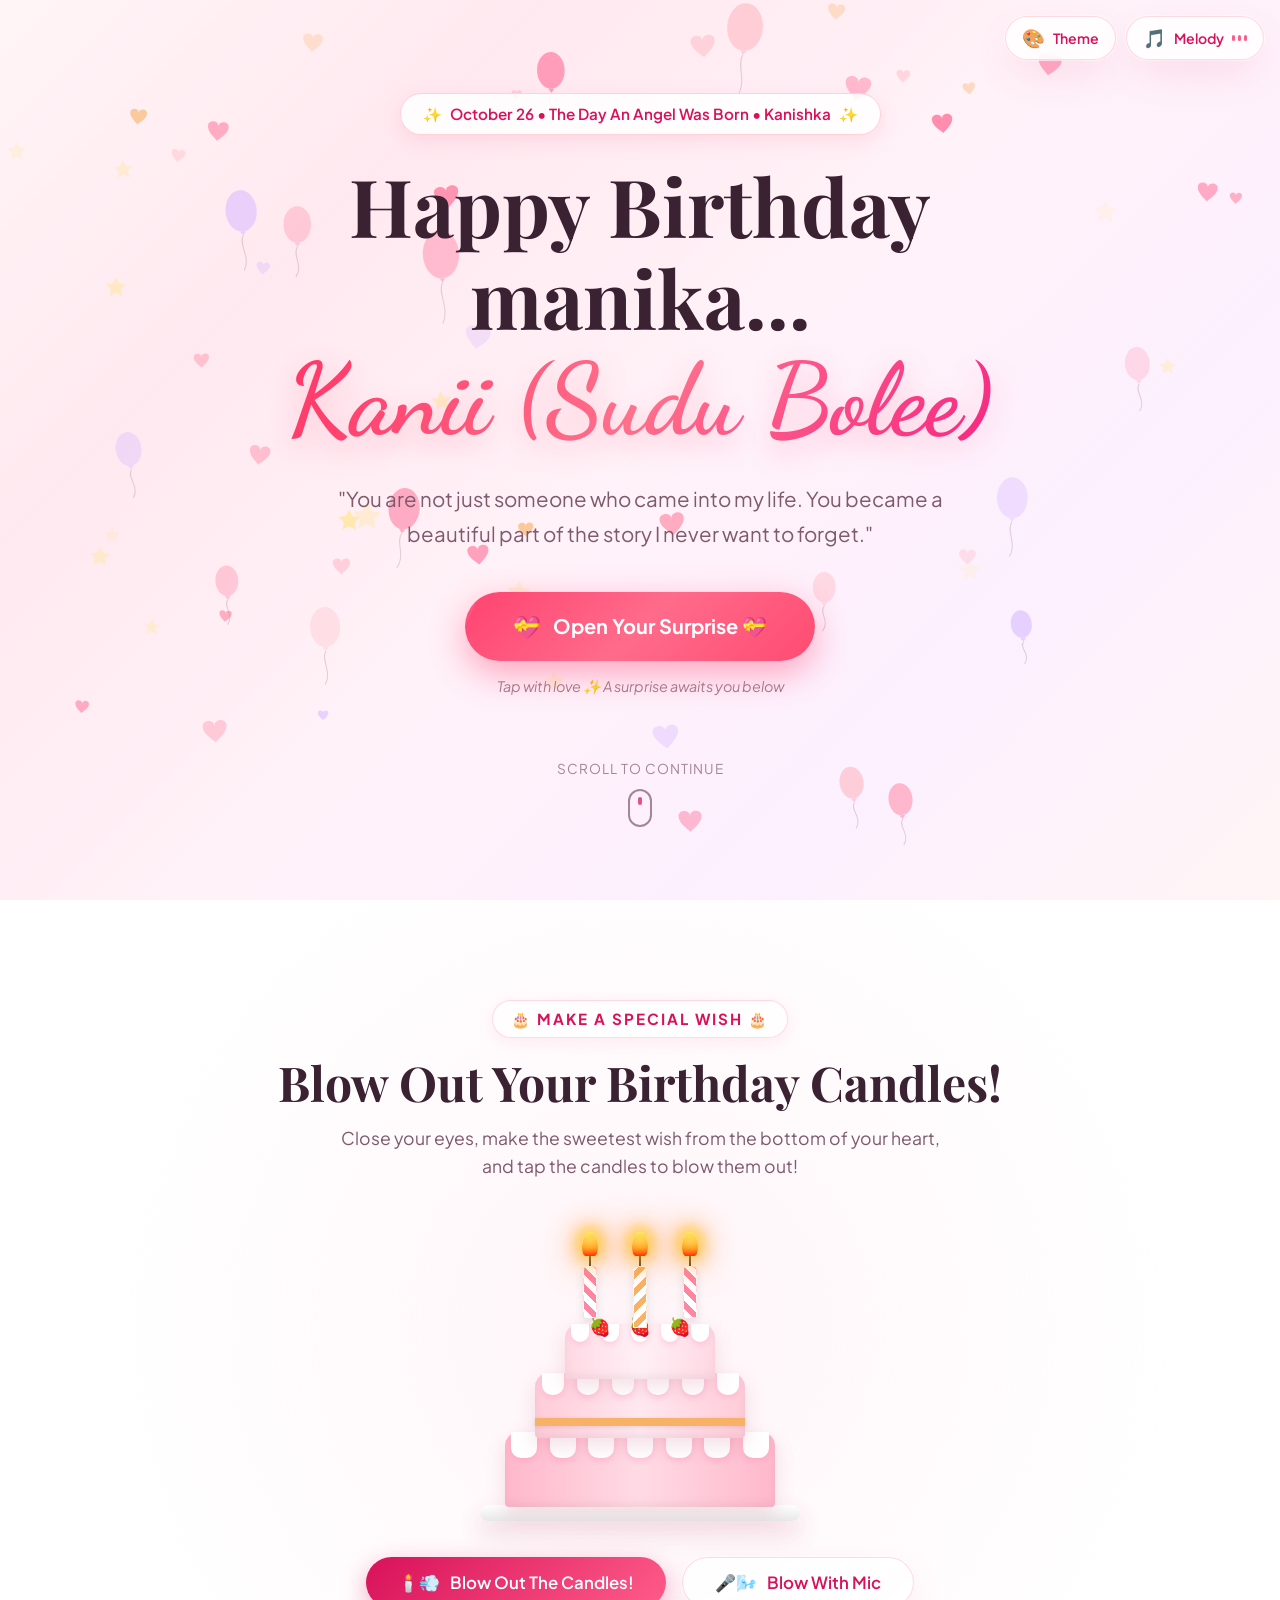
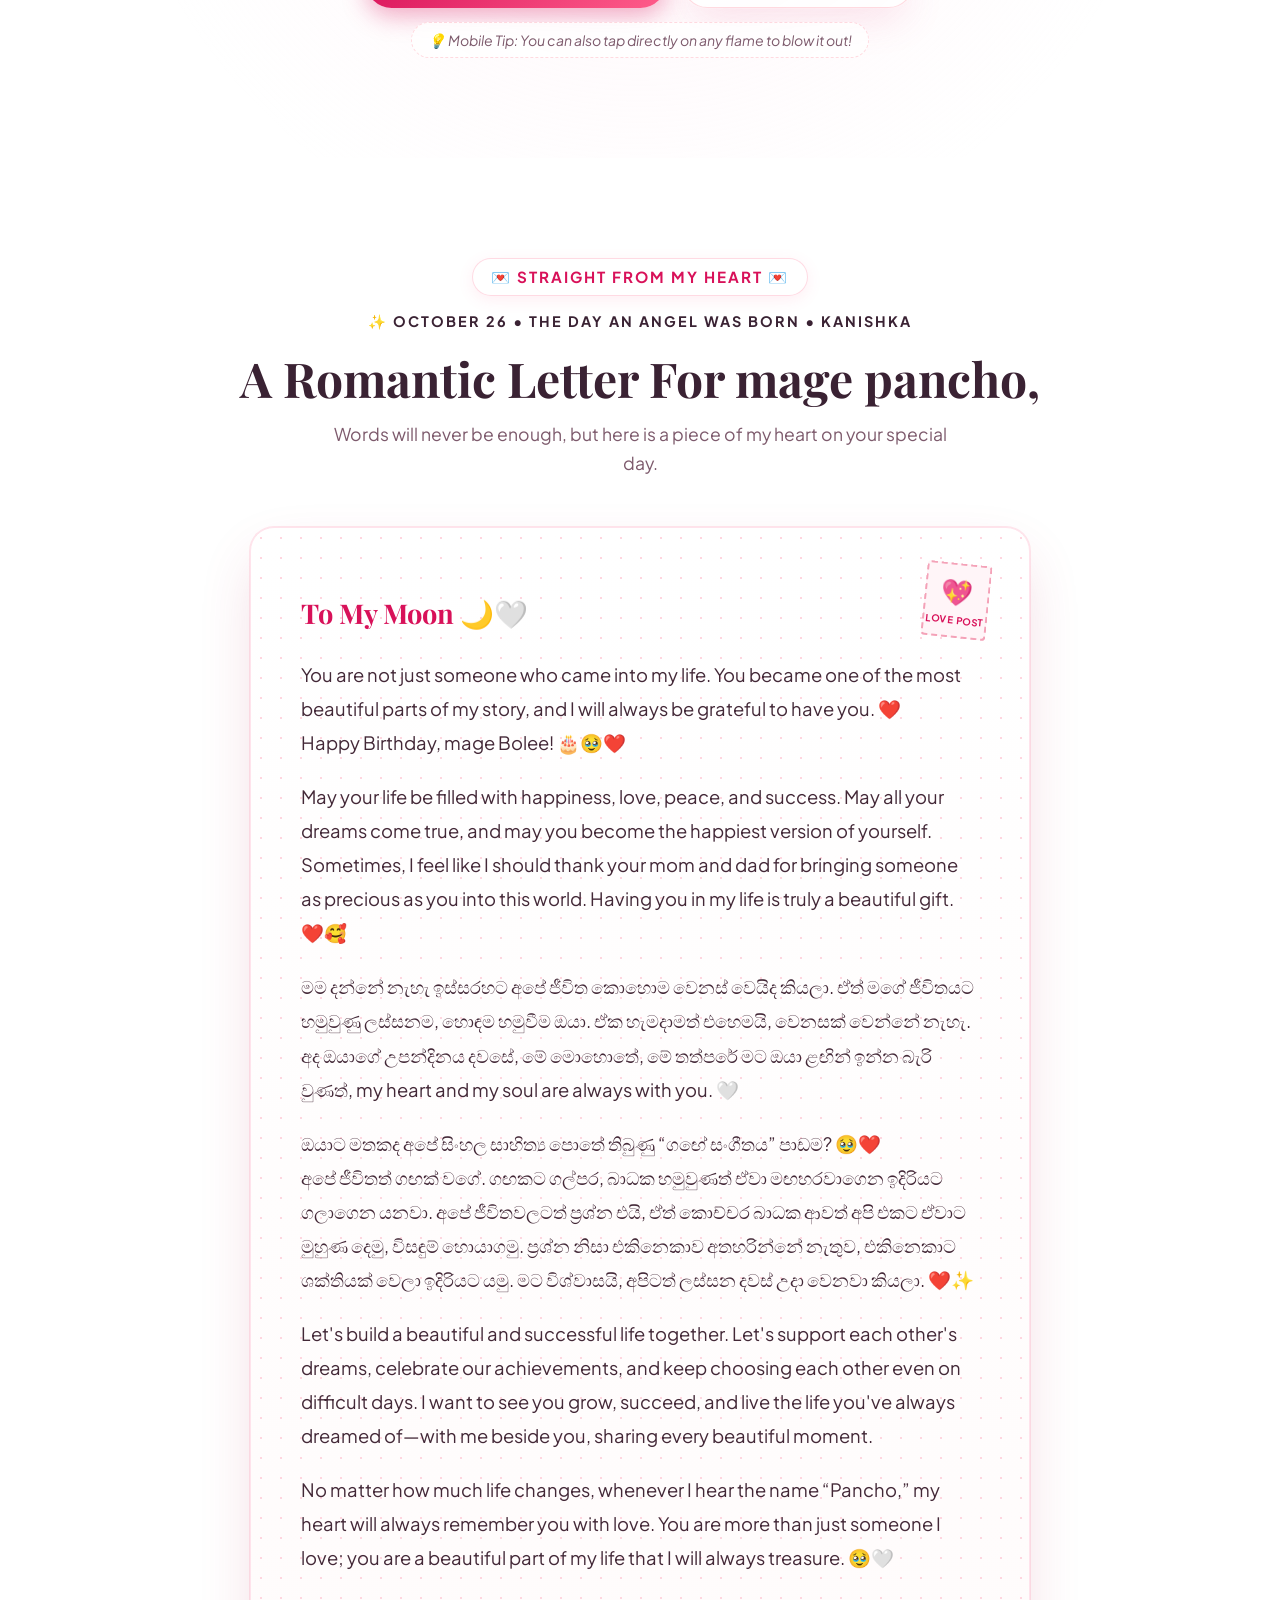
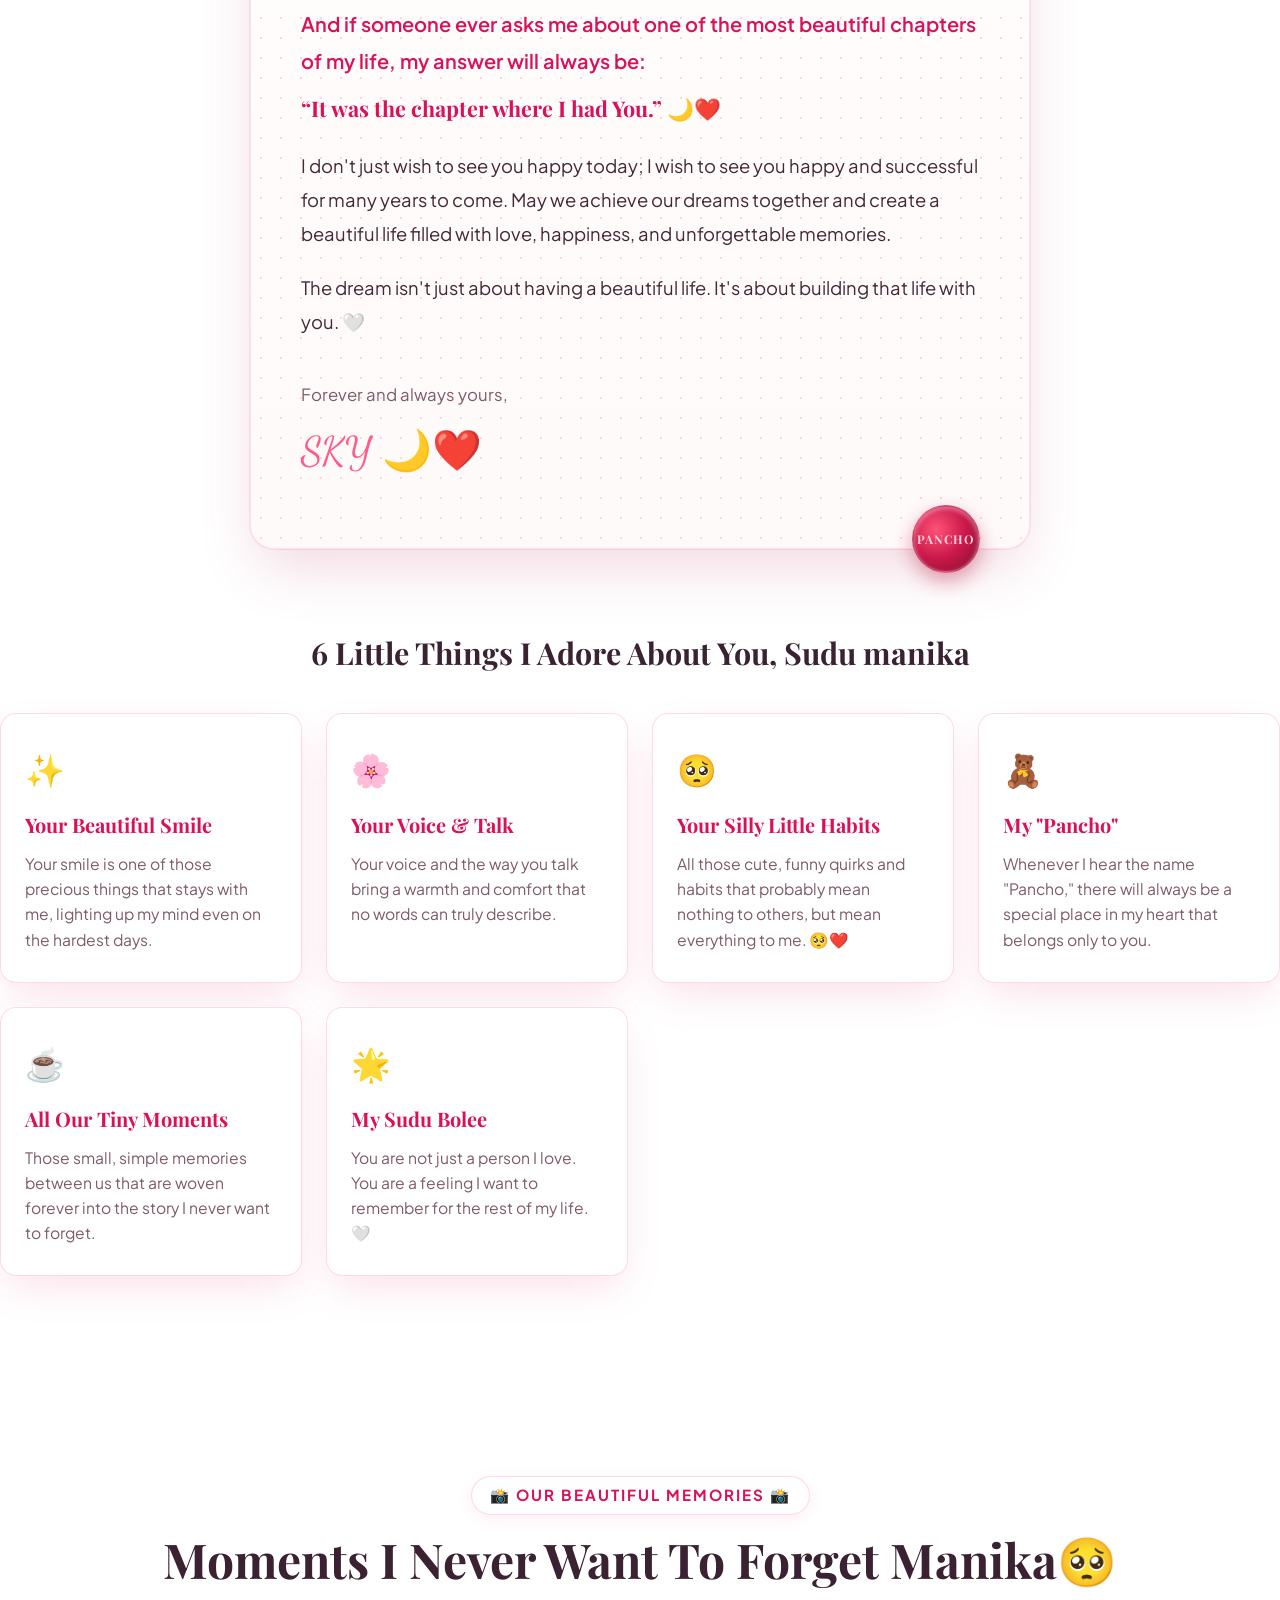
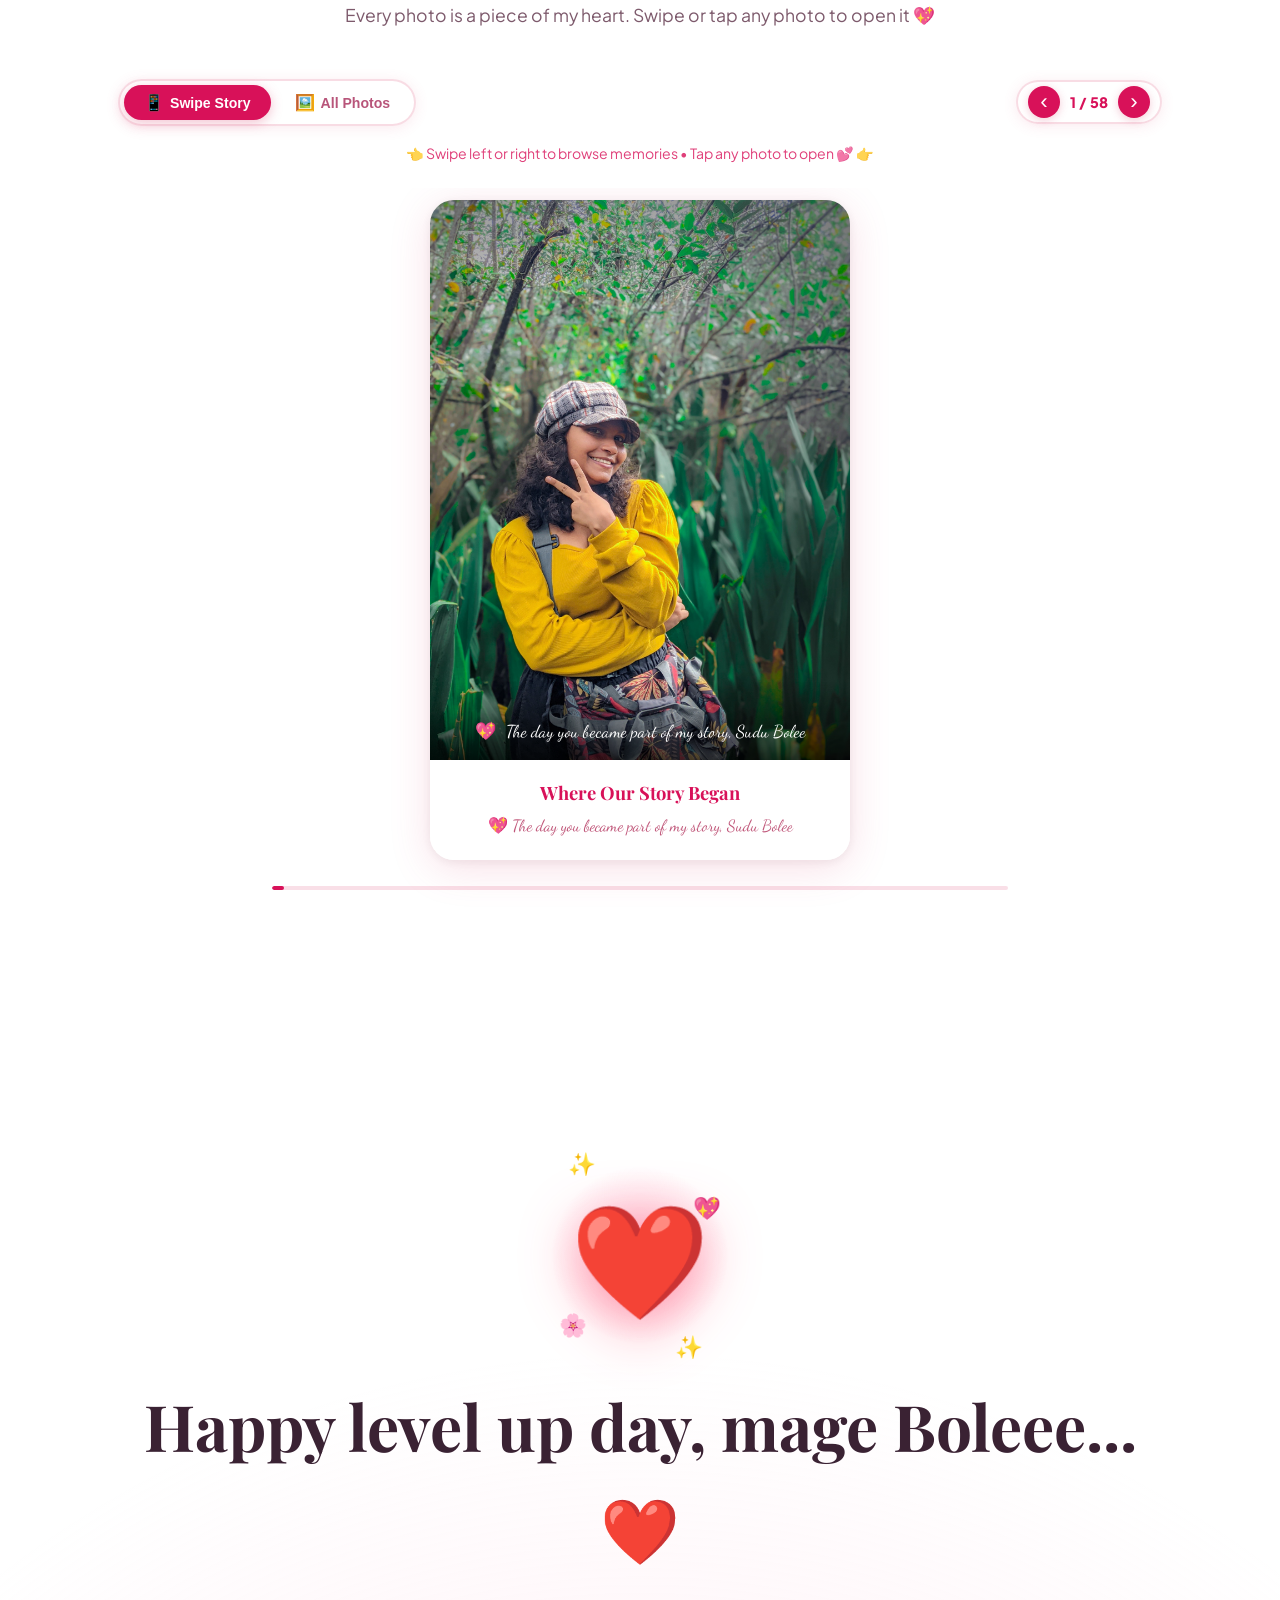
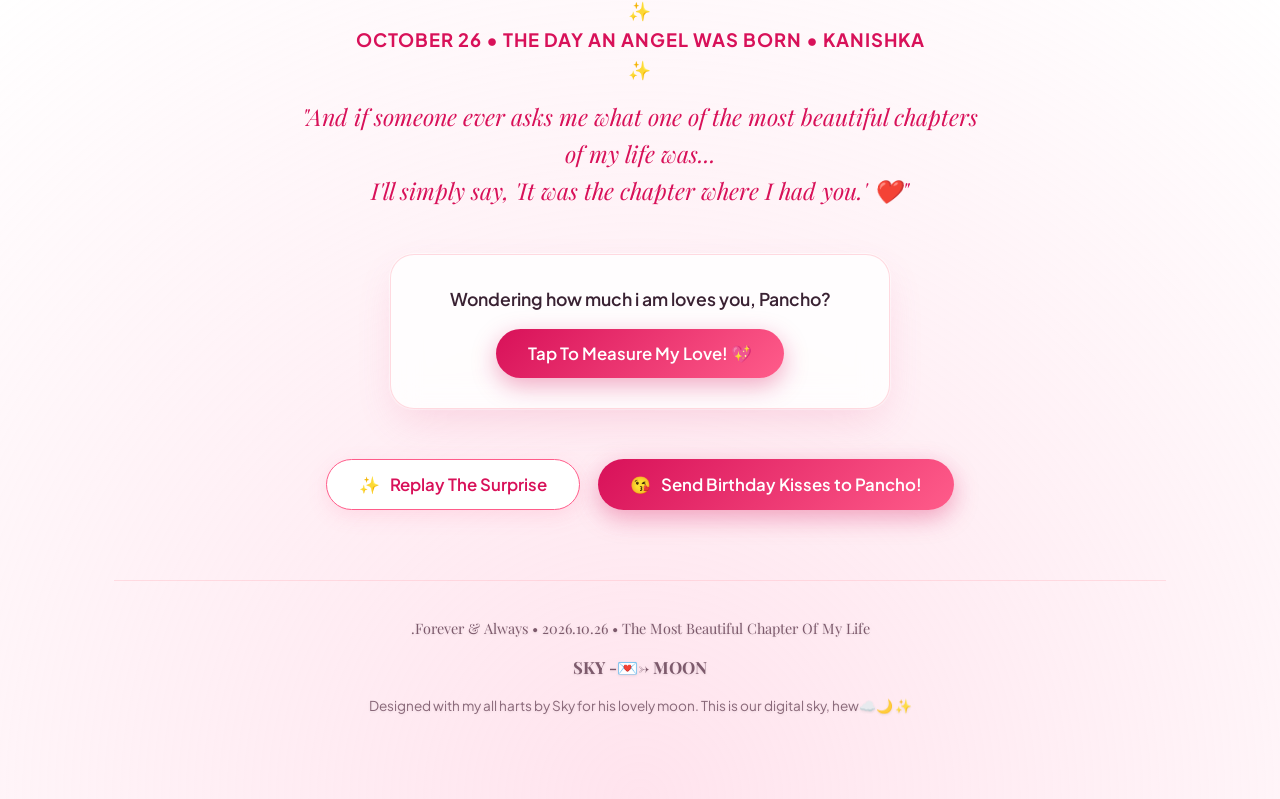
==== commit 5ef84d51: "pull" ====
--- a/index.html
+++ b/index.html
@@ -45,8 +45,8 @@
         <span class="badge-sparkle">✨</span>
       </div>
 
-      <h1 class="hero-title">
-        Happy Birthday manika.., <br>
+      <h1 class="hero-title">
+        Happy Birthday manika...<br>
         <span class="highlight-name" id="display-name">Kanii (Sudu Bolee)</span>
       </h1>
 
@@ -139,7 +139,7 @@
         
         <div class="section-header text-center">
           <span class="sub-heading">💌 Straight From My Heart 💌</span>
-          <h3 style="font-family: var(--font-sans); color: var(--gold); font-size: 0.9rem; letter-spacing: 2px; text-transform: uppercase; text-align: center; margin-bottom: 15px;">✨ October 26 &bull; The Day An Angel Was Born &bull; Kanishka</h3>
+          <h3 style="font-family: var(--font-sans); color: var(--gold); font-size: 0.9rem; letter-spacing: 2px; text-transform: uppercase; text-align: center; margin-bottom: 15px;">✨ October 26 &bull; The Day An Angel Was Born &bull; Kanishka</h3>
           <h2 class="section-title">A Romantic Letter For mage pancho,</h2>
           <p class="section-desc">Words will never be enough, but here is a piece of my heart on your special day.</p>
         </div>
@@ -151,25 +151,25 @@
               <small>Love Post</small>
             </div>
 
-            <div class="letter-body">
-              <p class="letter-salutation">To My Moon 🌙🤍</p>
-              <p>You are not just someone who came into my life. You became one of the most beautiful parts of my story, and I will always be grateful to have you. ❤️<br>Happy Birthday, mage Bolee! 🎂🥹❤️</p>
-              <p>May your life be filled with happiness, love, peace, and success. May all your dreams come true, and may you become the happiest version of yourself. Sometimes, I feel like I should thank your mom and dad for bringing someone as precious as you into this world. Having you in my life is truly a beautiful gift. ❤️🥰</p>
-              <p>මම දන්නේ නැහැ ඉස්සරහට අපේ ජීවිත කොහොම වෙනස් වෙයිද කියලා. ඒත් මගේ ජීවිතයට හමුවුණු ලස්සනම, හොඳම හමුවීම ඔයා. ඒක හැමදාමත් එහෙමයි, වෙනසක් වෙන්නේ නැහැ. අද ඔයාගේ උපන්දිනය දවසේ, මේ මොහොතේ, මේ තත්පරේ මට ඔයා ළඟින් ඉන්න බැරි වුණත්, my heart and my soul are always with you. 🤍</p>
-              <p>ඔයාට මතකද අපේ සිංහල සාහිත්‍ය පොතේ තිබුණු “ගඟේ සංගීතය” පාඩම? 🥹❤️<br>අපේ ජීවිතත් ගඟක් වගේ. ගඟකට ගල්පර, බාධක හමුවුණත් ඒවා මඟහරවාගෙන ඉදිරියට ගලාගෙන යනවා. අපේ ජීවිතවලටත් ප්‍රශ්න එයි, ඒත් කොච්චර බාධක ආවත් අපි එකට ඒවාට මුහුණ දෙමු, විසඳුම් හොයාගමු. ප්‍රශ්න නිසා එකිනෙකාව අතහරින්නේ නැතුව, එකිනෙකාට ශක්තියක් වෙලා ඉදිරියට යමු. මට විශ්වාසයි, අපිටත් ලස්සන දවස් උදා වෙනවා කියලා. ❤️✨</p>
-              <p>Let's build a beautiful and successful life together. Let's support each other's dreams, celebrate our achievements, and keep choosing each other even on difficult days. I want to see you grow, succeed, and live the life you've always dreamed of—with me beside you, sharing every beautiful moment.</p>
-              <p>No matter how much life changes, whenever I hear the name “Pancho,” my heart will always remember you with love. You are more than just someone I love; you are a beautiful part of my life that I will always treasure. 🥹🤍</p>
-              <p class="letter-wish">And if someone ever asks me about one of the most beautiful chapters of my life, my answer will always be:<br>
-                <span style="display: block; margin-top: 10px; font-size: 1.35rem; color: var(--deep-rose); font-family: var(--font-serif); font-weight: 700;">
-                  “It was the chapter where I had You.” 🌙❤️
-                </span>
-              </p>
-              <p>I don't just wish to see you happy today; I wish to see you happy and successful for many years to come. May we achieve our dreams together and create a beautiful life filled with love, happiness, and unforgettable memories.</p>
-              <p>The dream isn't just about having a beautiful life. It's about building that life with you. 🤍</p>
-              <div class="letter-signoff">
-                <span class="signoff-note">Forever and always yours,</span>
-                <span class="signoff-signature" id="display-signature" style="font-family: 'Dancing Script', cursive; font-size: 2.5rem; color: var(--primary-pink);">SKY 🌙❤️</span>
-              </div>
+            <div class="letter-body">
+              <p class="letter-salutation">To My Moon 🌙🤍</p>
+              <p>You are not just someone who came into my life. You became one of the most beautiful parts of my story, and I will always be grateful to have you. ❤️<br>Happy Birthday, mage Bolee! 🎂🥹❤️</p>
+              <p>May your life be filled with happiness, love, peace, and success. May all your dreams come true, and may you become the happiest version of yourself. Sometimes, I feel like I should thank your mom and dad for bringing someone as precious as you into this world. Having you in my life is truly a beautiful gift. ❤️🥰</p>
+              <p>මම දන්නේ නැහැ ඉස්සරහට අපේ ජීවිත කොහොම වෙනස් වෙයිද කියලා. ඒත් මගේ ජීවිතයට හමුවුණු ලස්සනම, හොඳම හමුවීම ඔයා. ඒක හැමදාමත් එහෙමයි, වෙනසක් වෙන්නේ නැහැ. අද ඔයාගේ උපන්දිනය දවසේ, මේ මොහොතේ, මේ තත්පරේ මට ඔයා ළඟින් ඉන්න බැරි වුණත්, my heart and my soul are always with you. 🤍</p>
+              <p>ඔයාට මතකද අපේ සිංහල සාහිත්‍ය පොතේ තිබුණු “ගඟේ සංගීතය” පාඩම? 🥹❤️<br>අපේ ජීවිතත් ගඟක් වගේ. ගඟකට ගල්පර, බාධක හමුවුණත් ඒවා මඟහරවාගෙන ඉදිරියට ගලාගෙන යනවා. අපේ ජීවිතවලටත් ප්‍රශ්න එයි, ඒත් කොච්චර බාධක ආවත් අපි එකට ඒවාට මුහුණ දෙමු, විසඳුම් හොයාගමු. ප්‍රශ්න නිසා එකිනෙකාව අතහරින්නේ නැතුව, එකිනෙකාට ශක්තියක් වෙලා ඉදිරියට යමු. මට විශ්වාසයි, අපිටත් ලස්සන දවස් උදා වෙනවා කියලා. ❤️✨</p>
+              <p>Let's build a beautiful and successful life together. Let's support each other's dreams, celebrate our achievements, and keep choosing each other even on difficult days. I want to see you grow, succeed, and live the life you've always dreamed of—with me beside you, sharing every beautiful moment.</p>
+              <p>No matter how much life changes, whenever I hear the name “Pancho,” my heart will always remember you with love. You are more than just someone I love; you are a beautiful part of my life that I will always treasure. 🥹🤍</p>
+              <p class="letter-wish">And if someone ever asks me about one of the most beautiful chapters of my life, my answer will always be:<br>
+                <span style="display: block; margin-top: 10px; font-size: 1.35rem; color: var(--deep-rose); font-family: var(--font-serif); font-weight: 700;">
+                  “It was the chapter where I had You.” 🌙❤️
+                </span>
+              </p>
+              <p>I don't just wish to see you happy today; I wish to see you happy and successful for many years to come. May we achieve our dreams together and create a beautiful life filled with love, happiness, and unforgettable memories.</p>
+              <p>The dream isn't just about having a beautiful life. It's about building that life with you. 🤍</p>
+              <div class="letter-signoff">
+                <span class="signoff-note">Forever and always yours,</span>
+                <span class="signoff-signature" id="display-signature" style="font-family: 'Dancing Script', cursive; font-size: 2.5rem; color: var(--primary-pink);">SKY 🌙❤️</span>
+              </div>
             </div>
             </div>
 
@@ -262,7 +262,7 @@
             ✨<br>October 26 &bull; The Day An Angel Was Born &bull; Kanishka<br>✨
           </p>
           <p class="finale-quote">
-            "And if someone ever asks me what one of the most beautiful chapters of my life was... <br>
+            "And if someone ever asks me what one of the most beautiful chapters of my life was... <br>
             I'll simply say, 'It was the chapter where I had you.' ❤️"
           </p>
         </div>
@@ -276,68 +276,68 @@
           </div>
         </div>
 
-        <div class="finale-actions">
-            <button id="replay-btn" class="action-btn secondary-btn"><span>✨</span> Replay The Surprise</button>
-            <button id="send-kiss-btn" class="action-btn"><span>😘</span> Send Birthday Kisses to Pancho!</button>
-          </div>
-  
-          <footer class="romantic-footer">
-          <p style="font-family: var(--font-serif); font-size: 0.9rem; color: var(--text-color); line-height: 1.8; text-shadow: 0 1px 3px rgba(0,0,0,0.1); padding: 0 10px;">
-            .Forever & Always &bull; 2026.10.26 &bull; The Most Beautiful Chapter Of My Life<br>
-            <span style="font-family: var(--font-mono); font-size: 1.05rem; margin-top: 10px; margin-bottom: 10px; display: block; color: var(--text-color); font-weight: bold;">SKY -💌-&gt; MOON</span>
-            <span style="font-family: var(--font-sans); font-size: 0.85rem; color: var(--text-color); opacity: 0.9;">Designed with my all harts by Sky for his lovely moon. This is our digital sky, hew☁️🌙 ✨</span>
-          </p>
-        </footer>
-        </div>
-      </div>
-    </section>
-
-    
-    <!-- THEME SELECTION MODAL -->
-    <div id="theme-modal" class="theme-modal" aria-hidden="true">
-      <div class="theme-backdrop" id="theme-backdrop"></div>
-      <div class="theme-sheet">
-        <div class="sheet-drag-handle"></div>
-        <div class="sheet-title-row">
-          <h3 style="font-family: var(--font-serif); color: var(--deep-rose);">🎨 Choose a Theme</h3>
-          <button id="theme-close-btn" class="close-btn" style="background: none; border: none; font-size: 2rem; color: var(--text-color); cursor: pointer;">&times;</button>
-        </div>
-        <div class="theme-options-grid" style="display: grid; gap: 12px; margin-top: 15px;">
-          <button class="theme-option-card active" data-theme="rose" title="Rose Petals & Blush">
-            <div class="theme-swatch swatch-rose"><span class="swatch-bubble b1"></span><span class="swatch-bubble b2"></span></div>
-            <div class="theme-info"><span class="theme-name">💖 Rose Petals</span><span class="theme-desc">Sweet Pink & Deep Rose</span></div>
-          </button>
-          <button class="theme-option-card" data-theme="lavender" title="Lavender Moonlight">
-            <div class="theme-swatch swatch-lavender"><span class="swatch-bubble b1"></span><span class="swatch-bubble b2"></span></div>
-            <div class="theme-info"><span class="theme-name">💜 Lavender Moonlight</span><span class="theme-desc">Dreamy Lilac & Twilight Glow</span></div>
-          </button>
-          <button class="theme-option-card" data-theme="sunset" title="Sunset Romance">
-            <div class="theme-swatch swatch-sunset"><span class="swatch-bubble b1"></span><span class="swatch-bubble b2"></span></div>
-            <div class="theme-info"><span class="theme-name">🌅 Sunset Romance</span><span class="theme-desc">Warm Golden Peach</span></div>
-          </button>
-          <button class="theme-option-card" data-theme="midnight" title="Midnight Starlight">
-            <div class="theme-swatch swatch-midnight"><span class="swatch-bubble b1"></span><span class="swatch-bubble b2"></span></div>
-            <div class="theme-info"><span class="theme-name">🌌 Midnight Starlight</span><span class="theme-desc">Velvet Dark Mode</span></div>
-          </button>
-          <button class="theme-option-card" data-theme="ruby" title="Ruby Passion">
-            <div class="theme-swatch swatch-ruby"><span class="swatch-bubble b1"></span><span class="swatch-bubble b2"></span></div>
-            <div class="theme-info"><span class="theme-name">❤️ Ruby Passion</span><span class="theme-desc">Crimson Wine & Rose</span></div>
-          </button>
-          <button class="theme-option-card" data-theme="ocean" title="Ocean Serenade">
-            <div class="theme-swatch swatch-ocean"><span class="swatch-bubble b1"></span><span class="swatch-bubble b2"></span></div>
-            <div class="theme-info"><span class="theme-name">🌊 Ocean Serenade</span><span class="theme-desc">Aqua Breeze & Sky Blue</span></div>
-          </button>
-          <button class="theme-option-card" data-theme="skymoon" title="Moonlit Sky & Stars">
-            <div class="theme-swatch swatch-skymoon">
-              <span class="swatch-bubble b1" style="background:rgba(255,209,102,0.55);width:14px;height:14px;top:5px;left:8px;border-radius:50%;"></span>
-              <span class="swatch-bubble b2" style="background:rgba(255,255,255,0.7);width:5px;height:5px;bottom:8px;right:10px;border-radius:50%;"></span>
-            </div>
-            <div class="theme-info"><span class="theme-name">✨ Moonlit Sky & Stars</span><span class="theme-desc">Deep Night Sky</span></div>
-          </button>
-        </div>
-      </div>
-    </div>
-    
+        <div class="finale-actions">
+            <button id="replay-btn" class="action-btn secondary-btn"><span>✨</span> Replay The Surprise</button>
+            <button id="send-kiss-btn" class="action-btn"><span>😘</span> Send Birthday Kisses to Pancho!</button>
+          </div>
+  
+          <footer class="romantic-footer">
+          <p style="font-family: var(--font-serif); font-size: 0.9rem; color: var(--text-color); line-height: 1.8; text-shadow: 0 1px 3px rgba(0,0,0,0.1); padding: 0 10px;">
+            .Forever & Always &bull; 2026.10.26 &bull; The Most Beautiful Chapter Of My Life<br>
+            <span style="font-family: var(--font-mono); font-size: 1.05rem; margin-top: 10px; margin-bottom: 10px; display: block; color: var(--text-color); font-weight: bold;">SKY -💌-&gt; MOON</span>
+            <span style="font-family: var(--font-sans); font-size: 0.85rem; color: var(--text-color); opacity: 0.9;">Designed with my all harts by Sky for his lovely moon. This is our digital sky, hew☁️🌙 ✨</span>
+          </p>
+        </footer>
+        </div>
+      </div>
+    </section>
+
+    
+    <!-- THEME SELECTION MODAL -->
+    <div id="theme-modal" class="theme-modal" aria-hidden="true">
+      <div class="theme-backdrop" id="theme-backdrop"></div>
+      <div class="theme-sheet">
+        <div class="sheet-drag-handle"></div>
+        <div class="sheet-title-row">
+          <h3 style="font-family: var(--font-serif); color: var(--deep-rose);">🎨 Choose a Theme</h3>
+          <button id="theme-close-btn" class="close-btn" style="background: none; border: none; font-size: 2rem; color: var(--text-color); cursor: pointer;">&times;</button>
+        </div>
+        <div class="theme-options-grid" style="display: grid; gap: 12px; margin-top: 15px;">
+          <button class="theme-option-card active" data-theme="rose" title="Rose Petals & Blush">
+            <div class="theme-swatch swatch-rose"><span class="swatch-bubble b1"></span><span class="swatch-bubble b2"></span></div>
+            <div class="theme-info"><span class="theme-name">💖 Rose Petals</span><span class="theme-desc">Sweet Pink & Deep Rose</span></div>
+          </button>
+          <button class="theme-option-card" data-theme="lavender" title="Lavender Moonlight">
+            <div class="theme-swatch swatch-lavender"><span class="swatch-bubble b1"></span><span class="swatch-bubble b2"></span></div>
+            <div class="theme-info"><span class="theme-name">💜 Lavender Moonlight</span><span class="theme-desc">Dreamy Lilac & Twilight Glow</span></div>
+          </button>
+          <button class="theme-option-card" data-theme="sunset" title="Sunset Romance">
+            <div class="theme-swatch swatch-sunset"><span class="swatch-bubble b1"></span><span class="swatch-bubble b2"></span></div>
+            <div class="theme-info"><span class="theme-name">🌅 Sunset Romance</span><span class="theme-desc">Warm Golden Peach</span></div>
+          </button>
+          <button class="theme-option-card" data-theme="midnight" title="Midnight Starlight">
+            <div class="theme-swatch swatch-midnight"><span class="swatch-bubble b1"></span><span class="swatch-bubble b2"></span></div>
+            <div class="theme-info"><span class="theme-name">🌌 Midnight Starlight</span><span class="theme-desc">Velvet Dark Mode</span></div>
+          </button>
+          <button class="theme-option-card" data-theme="ruby" title="Ruby Passion">
+            <div class="theme-swatch swatch-ruby"><span class="swatch-bubble b1"></span><span class="swatch-bubble b2"></span></div>
+            <div class="theme-info"><span class="theme-name">❤️ Ruby Passion</span><span class="theme-desc">Crimson Wine & Rose</span></div>
+          </button>
+          <button class="theme-option-card" data-theme="ocean" title="Ocean Serenade">
+            <div class="theme-swatch swatch-ocean"><span class="swatch-bubble b1"></span><span class="swatch-bubble b2"></span></div>
+            <div class="theme-info"><span class="theme-name">🌊 Ocean Serenade</span><span class="theme-desc">Aqua Breeze & Sky Blue</span></div>
+          </button>
+          <button class="theme-option-card" data-theme="skymoon" title="Moonlit Sky & Stars">
+            <div class="theme-swatch swatch-skymoon">
+              <span class="swatch-bubble b1" style="background:rgba(255,209,102,0.55);width:14px;height:14px;top:5px;left:8px;border-radius:50%;"></span>
+              <span class="swatch-bubble b2" style="background:rgba(255,255,255,0.7);width:5px;height:5px;bottom:8px;right:10px;border-radius:50%;"></span>
+            </div>
+            <div class="theme-info"><span class="theme-name">✨ Moonlit Sky & Stars</span><span class="theme-desc">Deep Night Sky</span></div>
+          </button>
+        </div>
+      </div>
+    </div>
+    
     <!-- MOBILE BOTTOM NAV -->
   <nav class="mobile-bottom-nav" id="mobile-bottom-nav" aria-label="Mobile Navigation">
     <a href="#hero" class="nav-item active" data-target="hero"><span class="nav-icon">✨</span><span class="nav-label">Intro</span></a>
--- a/style.css
+++ b/style.css
@@ -2935,4 +2935,4 @@
   }
 }
 
-@media (max-width: 768px) { .reason-card { max-width: 80%; margin: 0 auto; } .reasons-grid { display: flex; flex-direction: column; align-items: center; } }
+@media (max-width: 768px) { .reason-card { max-width: 80%; margin: 0 auto; } .reasons-grid { display: flex; flex-direction: column; align-items: center; } }
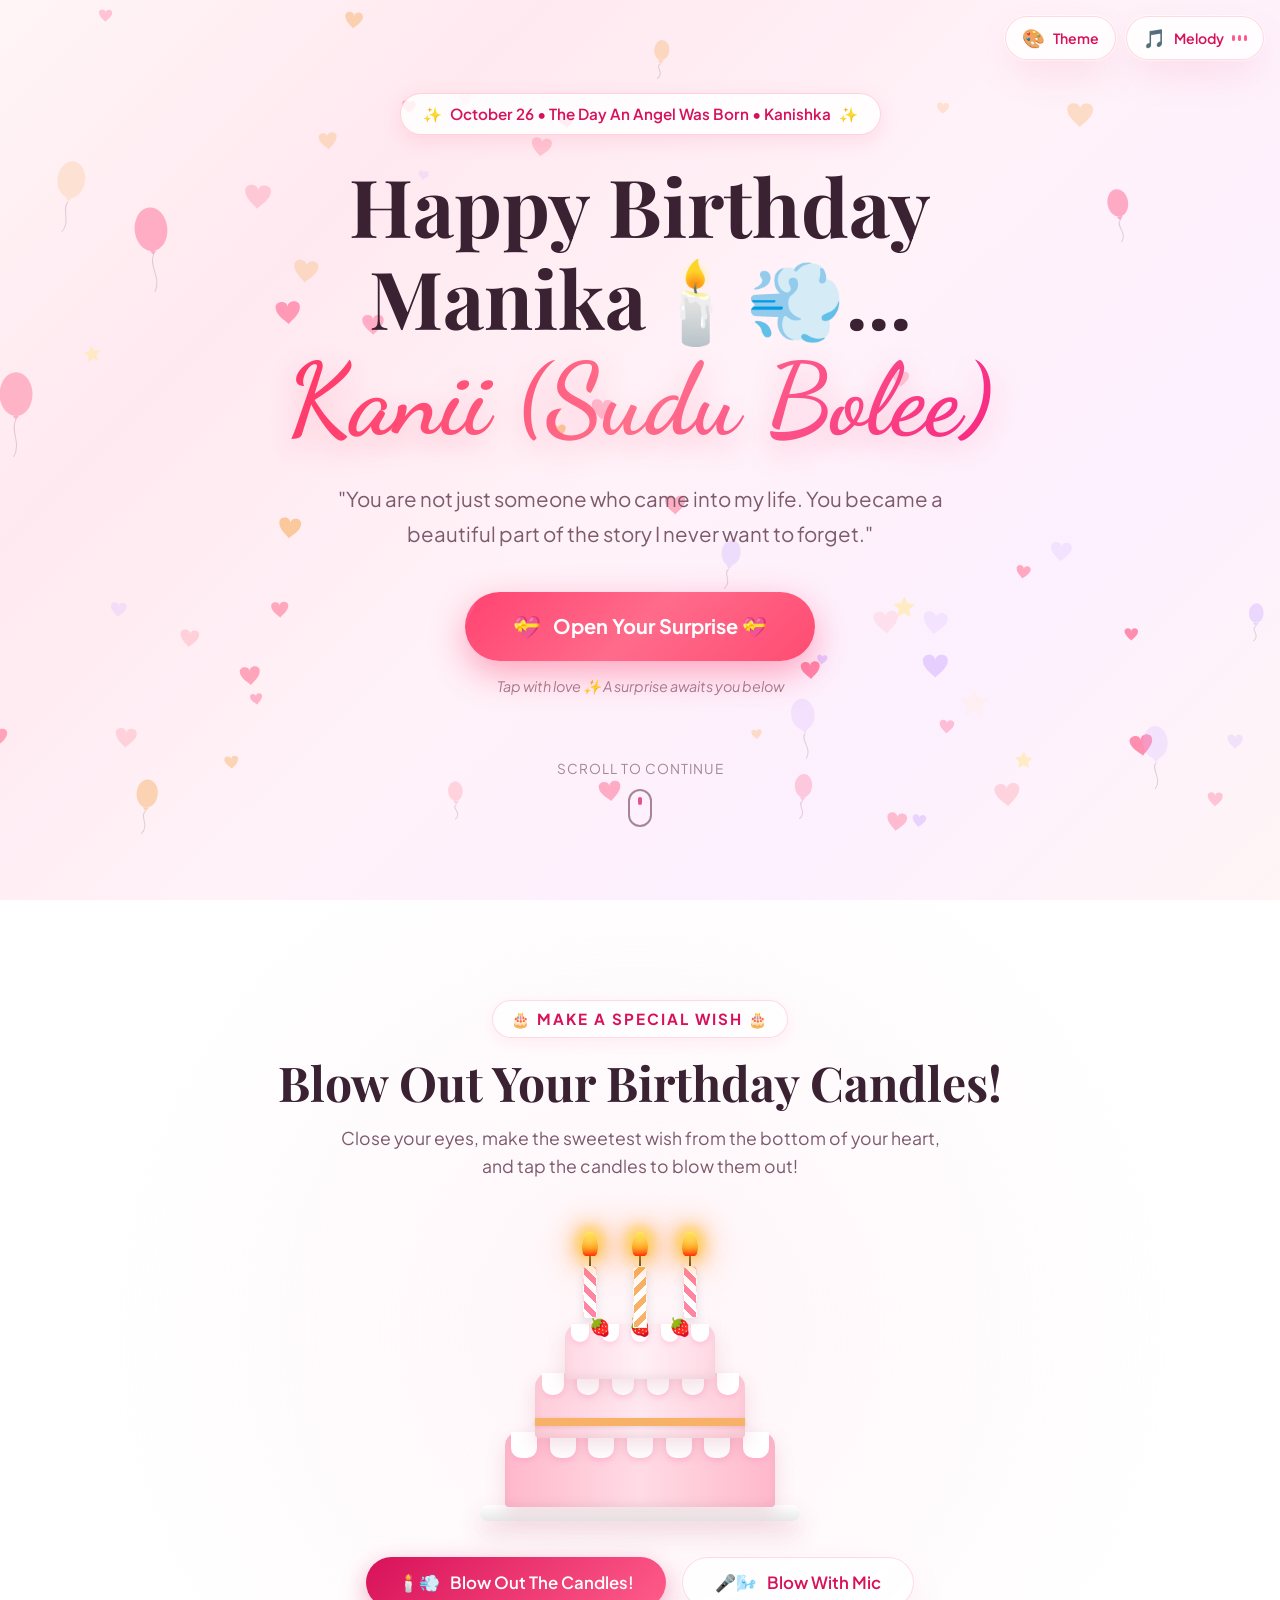
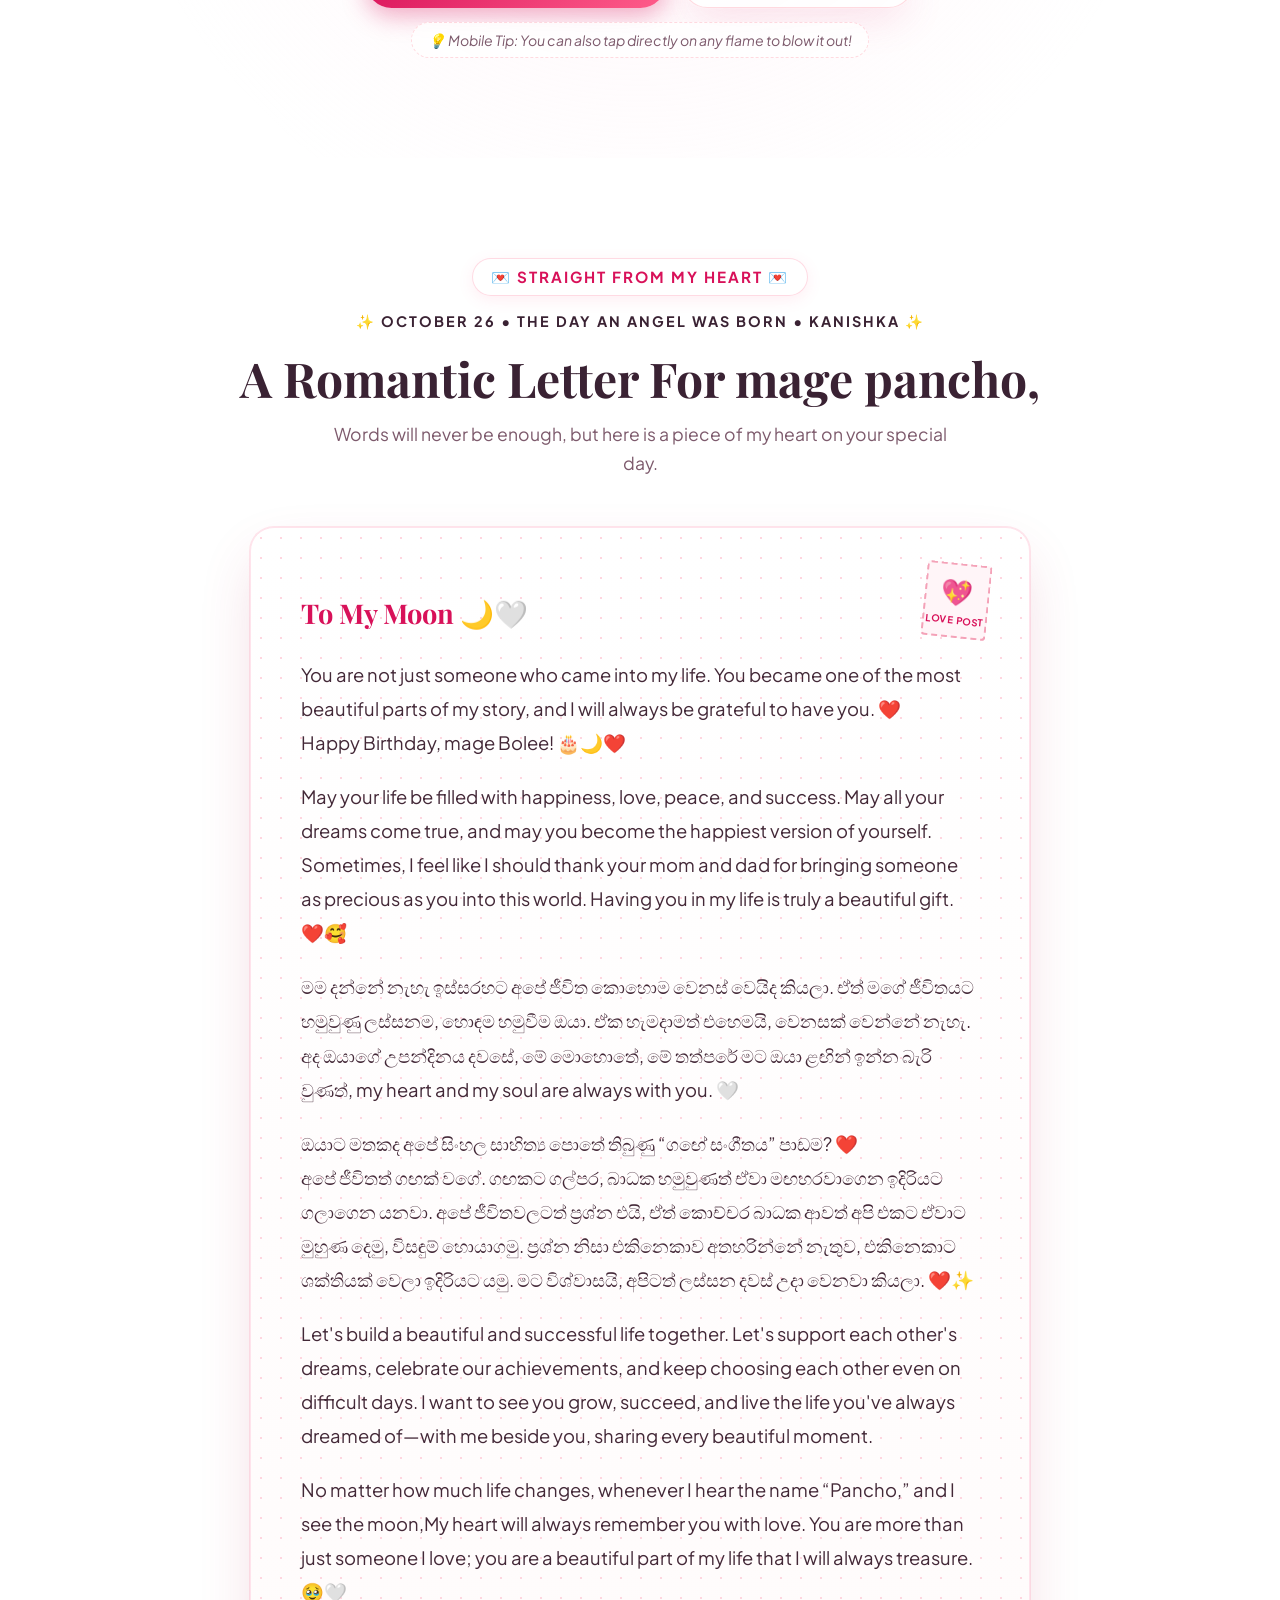
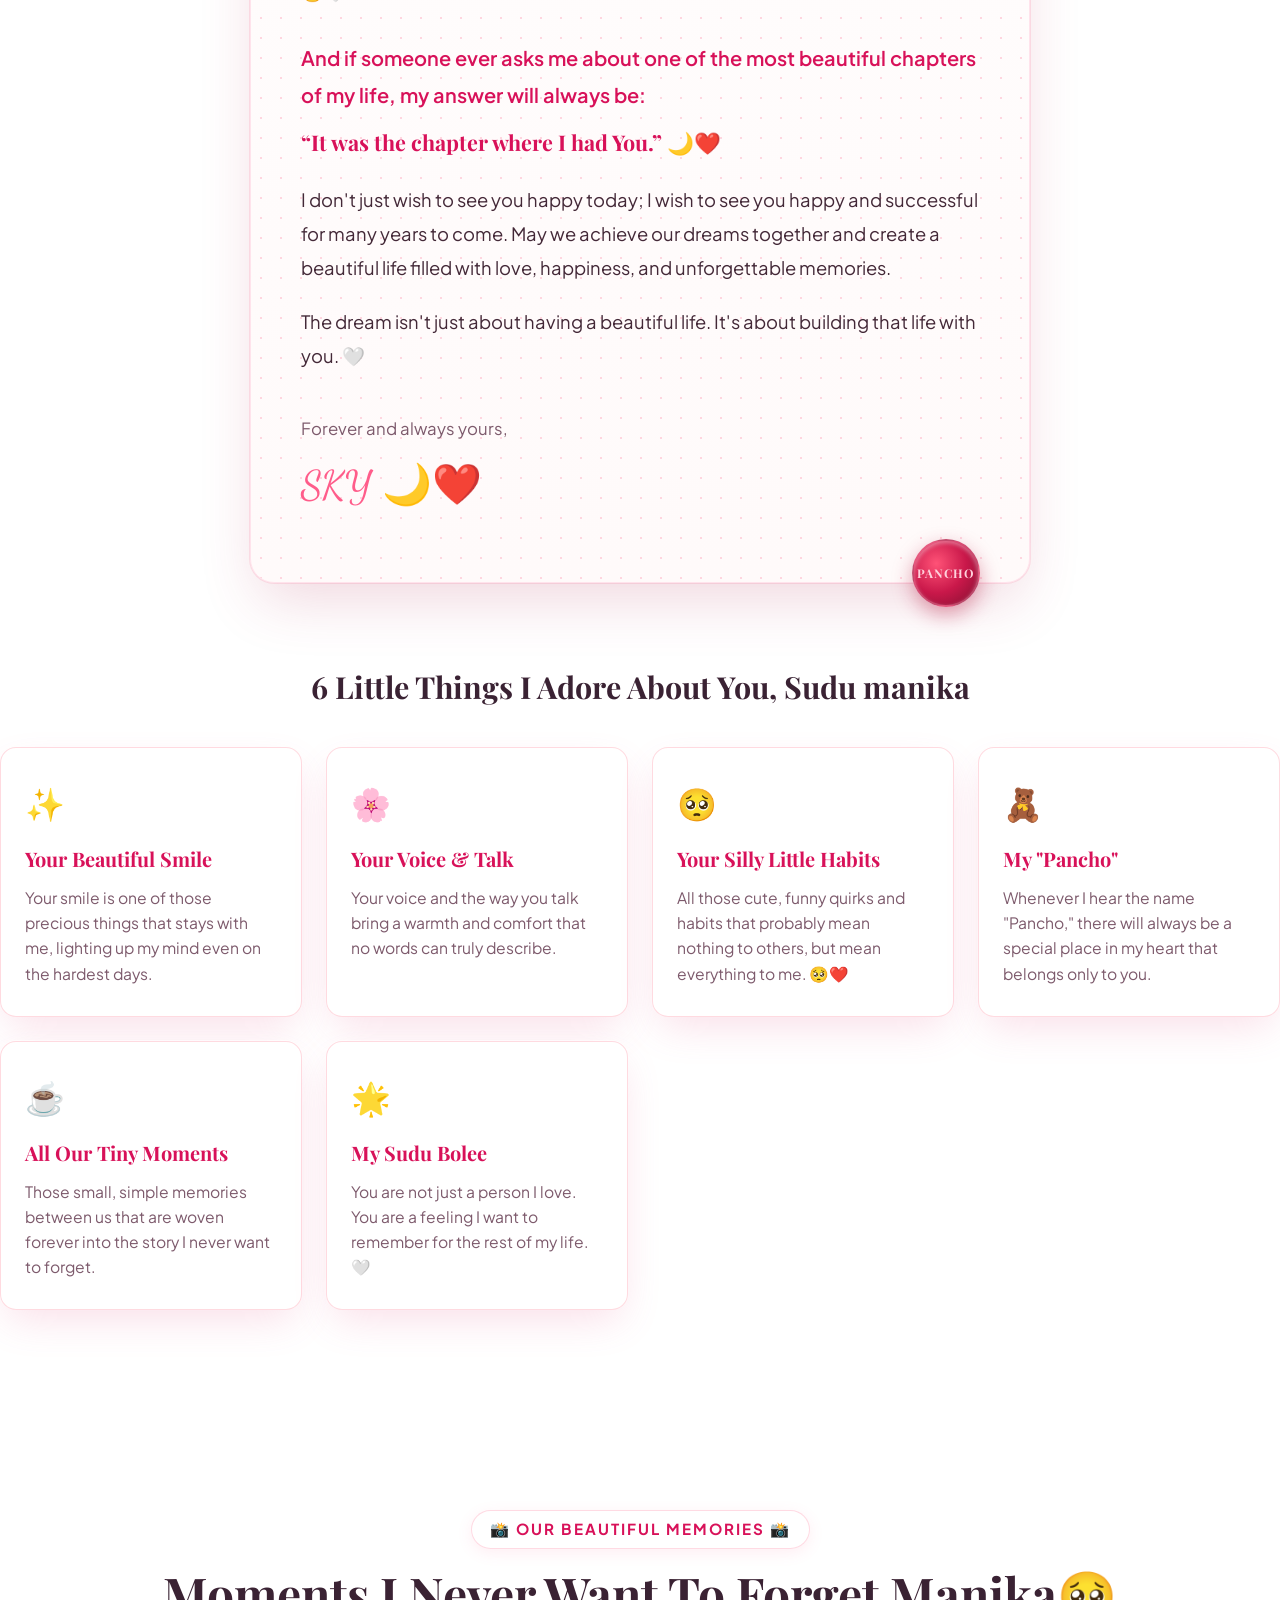
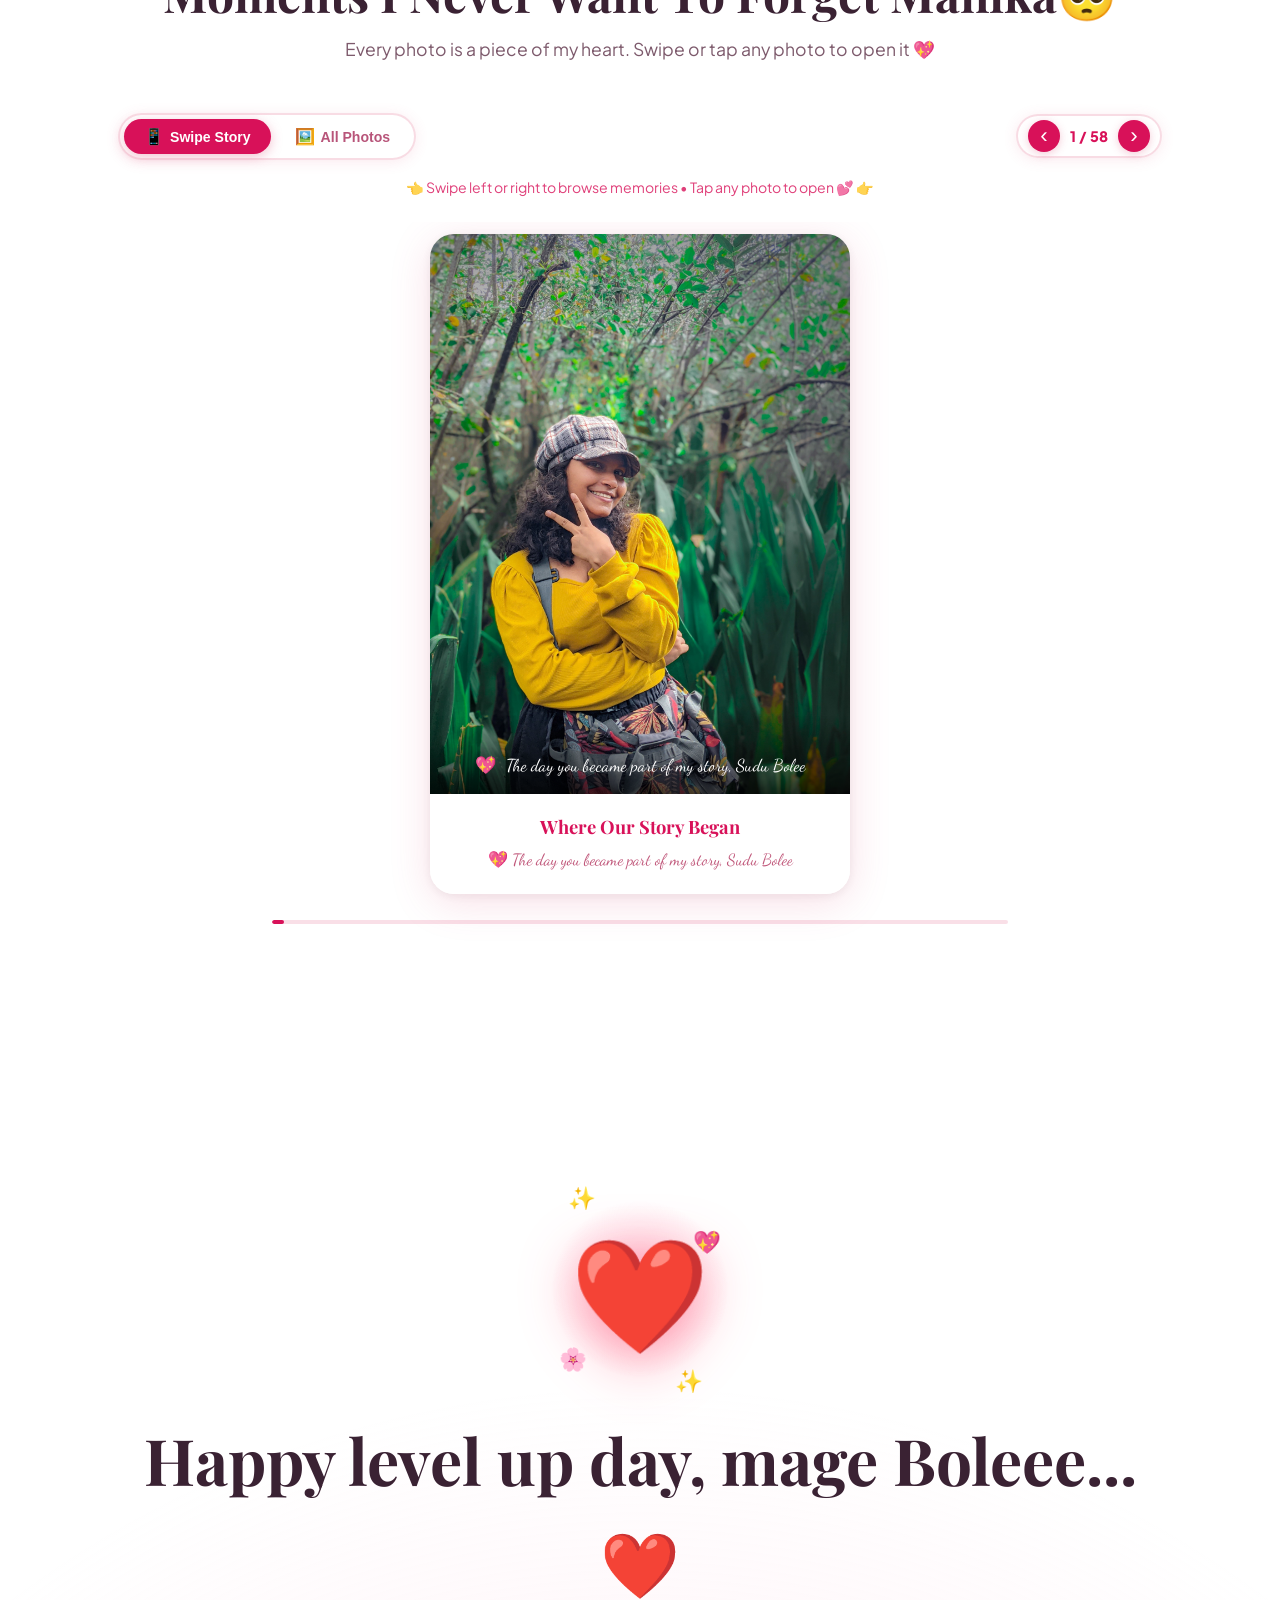
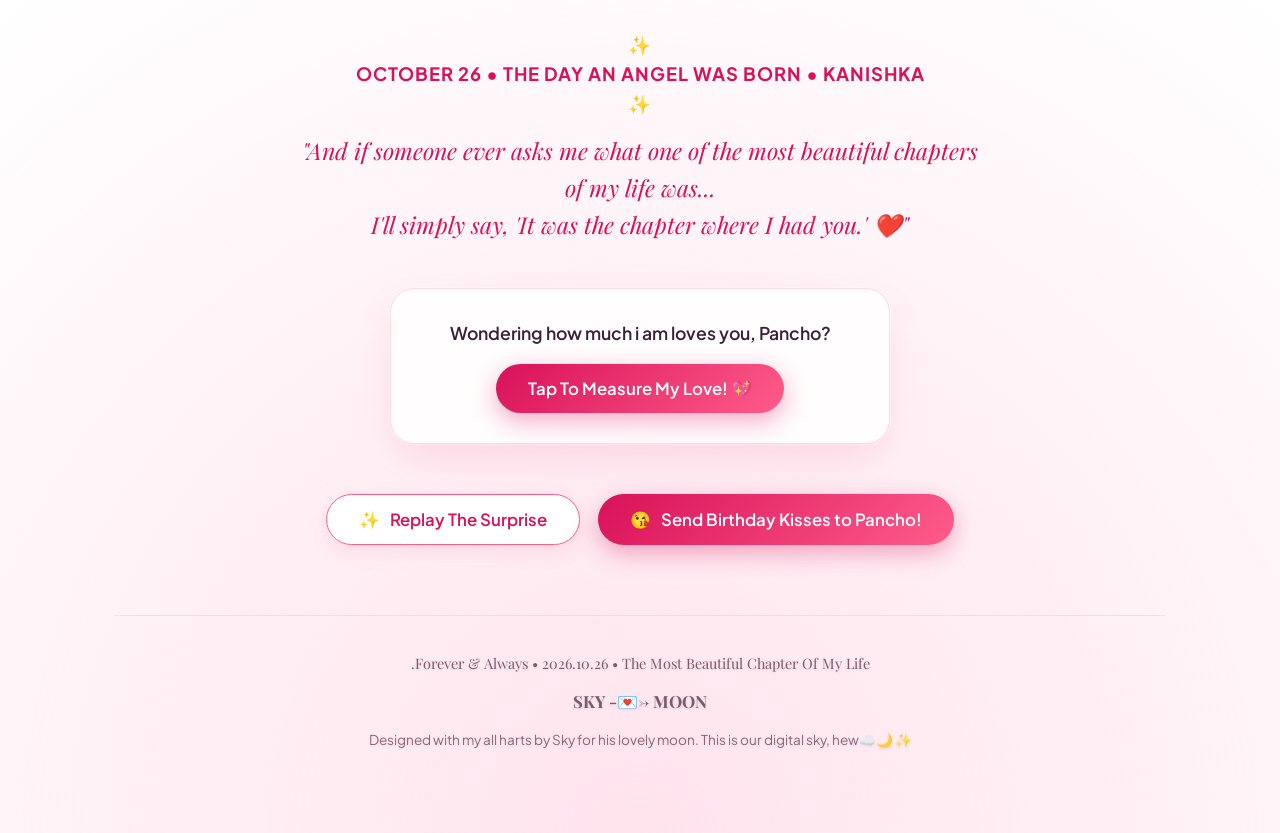
==== commit b17705f5: "test" ====
--- a/index.html
+++ b/index.html
@@ -6,7 +6,7 @@
   <meta name="theme-color" content="#fff0f5" id="meta-theme-color">
   <meta name="apple-mobile-web-app-capable" content="yes">
   <meta name="apple-mobile-web-app-status-bar-style" content="default">
-  <title>Happy Birthday, Sudu Bolee (Kanishka)! 💖 ✨</title>
+  <title>Happy Birthday, Sudu Bolee (Kanishka)! 💖✨</title>
   
   <!-- Favicon (Romantic Pink Heart) -->
   <link rel="icon" href="data:image/svg+xml,<svg xmlns=%22http://www.w3.org/2000/svg%22 viewBox=%220 0 100 100%22><text y=%22.9em%22 font-size=%2290%22>💖</text></svg>">
@@ -46,8 +46,8 @@
       </div>
 
       <h1 class="hero-title">
-        Happy Birthday manika...<br>
-        <span class="highlight-name" id="display-name">Kanii (Sudu Bolee)</span>
+        Happy Birthday Manika🕯️💨...<br>
+        <span class="highlight-name" id="display-name">Kanii(Sudu Bolee)</span>
       </h1>
 
       <p class="hero-subtitle">
@@ -139,7 +139,7 @@
         
         <div class="section-header text-center">
           <span class="sub-heading">💌 Straight From My Heart 💌</span>
-          <h3 style="font-family: var(--font-sans); color: var(--gold); font-size: 0.9rem; letter-spacing: 2px; text-transform: uppercase; text-align: center; margin-bottom: 15px;">✨ October 26 &bull; The Day An Angel Was Born &bull; Kanishka</h3>
+          <h3 style="font-family: var(--font-sans); color: var(--gold); font-size: 0.9rem; letter-spacing: 2px; text-transform: uppercase; text-align: center; margin-bottom: 15px;">✨ October 26 &bull; The Day An Angel Was Born &bull; Kanishka ✨</h3>
           <h2 class="section-title">A Romantic Letter For mage pancho,</h2>
           <p class="section-desc">Words will never be enough, but here is a piece of my heart on your special day.</p>
         </div>
@@ -153,12 +153,12 @@
 
             <div class="letter-body">
               <p class="letter-salutation">To My Moon 🌙🤍</p>
-              <p>You are not just someone who came into my life. You became one of the most beautiful parts of my story, and I will always be grateful to have you. ❤️<br>Happy Birthday, mage Bolee! 🎂🥹❤️</p>
+              <p>You are not just someone who came into my life. You became one of the most beautiful parts of my story, and I will always be grateful to have you. ❤️<br>Happy Birthday, mage Bolee! 🎂🌙❤️</p>
               <p>May your life be filled with happiness, love, peace, and success. May all your dreams come true, and may you become the happiest version of yourself. Sometimes, I feel like I should thank your mom and dad for bringing someone as precious as you into this world. Having you in my life is truly a beautiful gift. ❤️🥰</p>
               <p>මම දන්නේ නැහැ ඉස්සරහට අපේ ජීවිත කොහොම වෙනස් වෙයිද කියලා. ඒත් මගේ ජීවිතයට හමුවුණු ලස්සනම, හොඳම හමුවීම ඔයා. ඒක හැමදාමත් එහෙමයි, වෙනසක් වෙන්නේ නැහැ. අද ඔයාගේ උපන්දිනය දවසේ, මේ මොහොතේ, මේ තත්පරේ මට ඔයා ළඟින් ඉන්න බැරි වුණත්, my heart and my soul are always with you. 🤍</p>
-              <p>ඔයාට මතකද අපේ සිංහල සාහිත්‍ය පොතේ තිබුණු “ගඟේ සංගීතය” පාඩම? 🥹❤️<br>අපේ ජීවිතත් ගඟක් වගේ. ගඟකට ගල්පර, බාධක හමුවුණත් ඒවා මඟහරවාගෙන ඉදිරියට ගලාගෙන යනවා. අපේ ජීවිතවලටත් ප්‍රශ්න එයි, ඒත් කොච්චර බාධක ආවත් අපි එකට ඒවාට මුහුණ දෙමු, විසඳුම් හොයාගමු. ප්‍රශ්න නිසා එකිනෙකාව අතහරින්නේ නැතුව, එකිනෙකාට ශක්තියක් වෙලා ඉදිරියට යමු. මට විශ්වාසයි, අපිටත් ලස්සන දවස් උදා වෙනවා කියලා. ❤️✨</p>
+              <p>ඔයාට මතකද අපේ සිංහල සාහිත්‍ය පොතේ තිබුණු “ගඟේ සංගීතය” පාඩම? ❤️<br>අපේ ජීවිතත් ගඟක් වගේ. ගඟකට ගල්පර, බාධක හමුවුණත් ඒවා මඟහරවාගෙන ඉදිරියට ගලාගෙන යනවා. අපේ ජීවිතවලටත් ප්‍රශ්න එයි, ඒත් කොච්චර බාධක ආවත් අපි එකට ඒවාට මුහුණ දෙමු, විසඳුම් හොයාගමු. ප්‍රශ්න නිසා එකිනෙකාව අතහරින්නේ නැතුව, එකිනෙකාට ශක්තියක් වෙලා ඉදිරියට යමු. මට විශ්වාසයි, අපිටත් ලස්සන දවස් උදා වෙනවා කියලා. ❤️✨</p>
               <p>Let's build a beautiful and successful life together. Let's support each other's dreams, celebrate our achievements, and keep choosing each other even on difficult days. I want to see you grow, succeed, and live the life you've always dreamed of—with me beside you, sharing every beautiful moment.</p>
-              <p>No matter how much life changes, whenever I hear the name “Pancho,” my heart will always remember you with love. You are more than just someone I love; you are a beautiful part of my life that I will always treasure. 🥹🤍</p>
+              <p>No matter how much life changes, whenever I hear the name “Pancho,” and I see the moon,My heart will always remember you with love. You are more than just someone I love; you are a beautiful part of my life that I will always treasure. 🥹🤍</p>
               <p class="letter-wish">And if someone ever asks me about one of the most beautiful chapters of my life, my answer will always be:<br>
                 <span style="display: block; margin-top: 10px; font-size: 1.35rem; color: var(--deep-rose); font-family: var(--font-serif); font-weight: 700;">
                   “It was the chapter where I had You.” 🌙❤️
